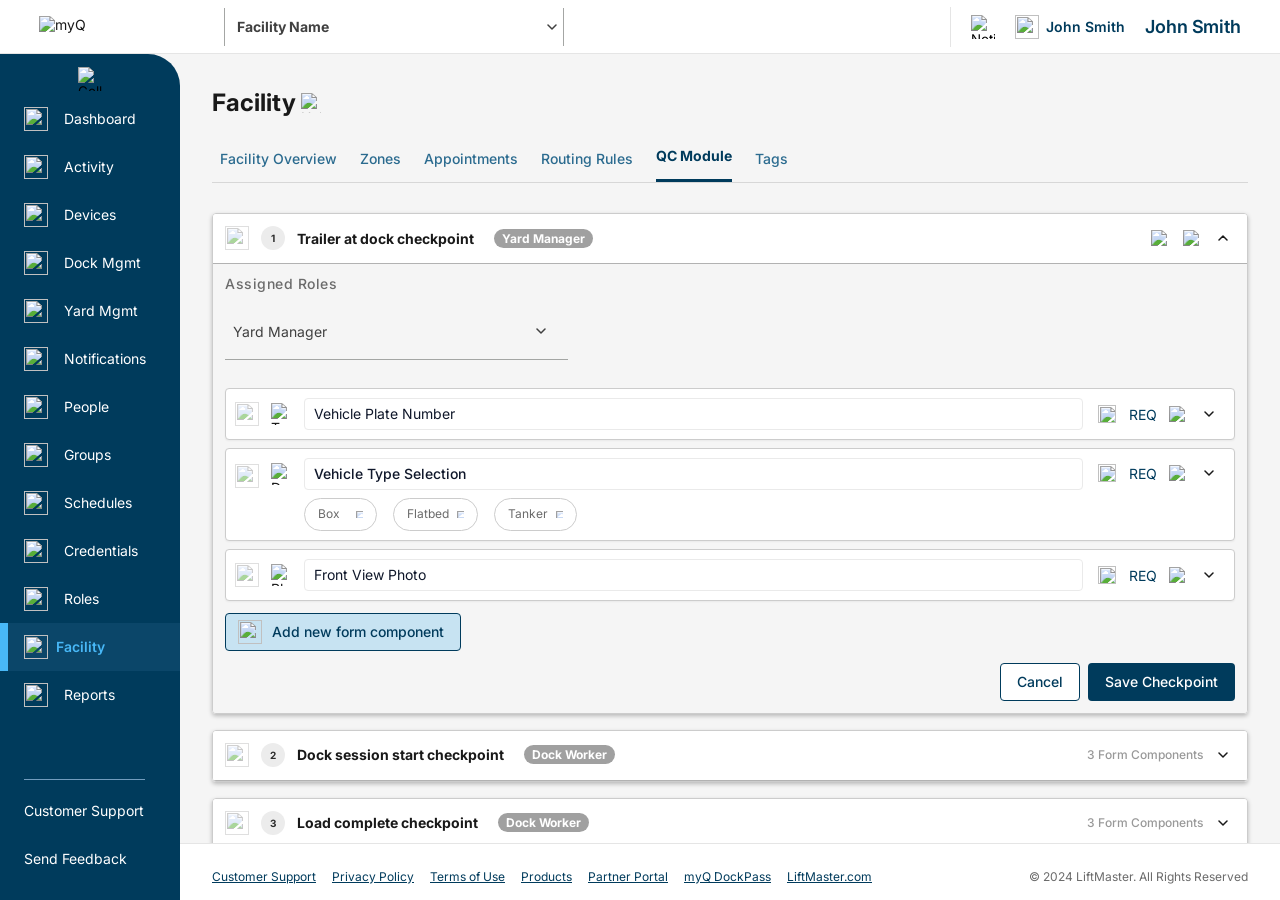
==== index.html @ 883058cd "Add QC Module prototype and component library Implements the Figma design (node 15-3169) as a standa" ====
<!DOCTYPE html>
<html lang="en">
<head>
  <meta charset="UTF-8">
  <meta name="viewport" content="width=device-width, initial-scale=1.0">
  <title>QC Module – Facility Settings</title>
  <link rel="preconnect" href="https://fonts.googleapis.com">
  <link href="https://fonts.googleapis.com/css2?family=Inter:wght@400;500;600;700&display=swap" rel="stylesheet">
  <style>
    /* ─── Reset ─────────────────────────────────────────── */
    *, *::before, *::after { box-sizing: border-box; margin: 0; padding: 0; }
    html, body { height: 100%; }
    body { font-family: 'Inter', sans-serif; font-size: 14px; color: #191919; background: #f5f5f5; overflow: hidden; }
    button { background: none; border: none; cursor: pointer; font-family: inherit; }
    img { display: block; max-width: 100%; max-height: 100%; }
    /* Ensure all icon images stay within their containers */
    .nav-item-icon img,
    .header-logo img,
    .header-bell img,
    .header-user-icon img,
    .drag-handle img,
    .form-comp-drag img,
    .form-comp-type-icon img,
    .req-checkbox img,
    .icon-btn img,
    .plus-icon img,
    .chip-x img,
    .sidebar-collapse-btn img { width: 100%; height: 100%; object-fit: contain; }

    /* ─── App Shell ──────────────────────────────────────── */
    .app { display: flex; flex-direction: column; height: 100vh; }

    /* ─── Top Header ─────────────────────────────────────── */
    .app-header {
      display: flex; align-items: center; justify-content: space-between;
      height: 54px; min-height: 54px; background: #fff;
      padding: 0 39px; z-index: 100;
      border-bottom: 1px solid #e5e5e5;
    }
    .header-left { display: flex; align-items: center; gap: 135px; }
    .header-logo { width: 50px; height: 22px; }
    .header-logo img { width: 100%; height: 100%; }
    .facility-dropdown {
      display: flex; align-items: center; justify-content: space-between;
      width: 340px; height: 38px;
      border-left: 1px solid #a4a6a4; border-right: 1px solid #a4a6a4;
      padding: 5px 6px 5px 12px; background: #fff; cursor: pointer;
    }
    .facility-dropdown span {
      font-weight: 700; font-size: 14px; color: #404040; white-space: nowrap;
    }
    .facility-dropdown .arrow-icon { width: 24px; height: 24px; flex-shrink: 0; }
    .header-right { display: flex; align-items: center; gap: 20px; }
    .header-divider { width: 1px; height: 40px; background: #e5e5e5; }
    .header-bell { width: 24px; height: 24px; flex-shrink: 0; cursor: pointer; }
    .header-user { display: flex; align-items: center; gap: 7px; }
    .header-user-icon { width: 24px; height: 24px; }
    .header-user-name { font-weight: 600; font-size: 14px; color: #003b5c; white-space: nowrap; }
    .header-user-fullname { font-weight: 600; font-size: 18px; color: #003b5c; letter-spacing: -0.1px; white-space: nowrap; }

    /* ─── Body Row (sidebar + main) ──────────────────────── */
    .app-body { display: flex; flex: 1; overflow: hidden; }

    /* ─── Sidebar ────────────────────────────────────────── */
    .sidebar {
      width: 180px; min-width: 180px; background: #003b5c;
      display: flex; flex-direction: column; padding-top: 13px; padding-bottom: 18px;
      border-top-right-radius: 32px; position: relative; z-index: 50;
    }
    .sidebar-collapse-btn {
      display: flex; align-items: center; justify-content: center;
      padding: 0 18px; margin-bottom: 4px; cursor: pointer;
    }
    .sidebar-collapse-btn img { width: 24px; height: 24px; }
    .sidebar-nav { display: flex; flex-direction: column; flex: 1; }
    .nav-item {
      display: flex; align-items: center; gap: 16px;
      height: 48px; padding: 0 24px;
      background: #003b5c; cursor: pointer; position: relative;
      text-decoration: none; transition: background 0.15s;
    }
    .nav-item:hover { background: #004d78; }
    .nav-item.active { background: #0b4669; gap: 8px; padding-right: 6px; }
    .nav-item.active::before {
      content: ''; position: absolute; left: 0; top: 0;
      width: 8px; height: 48px; background: #48b8f7;
    }
    .nav-item-icon { width: 24px; height: 24px; flex-shrink: 0; }
    .nav-item-icon img { width: 100%; height: 100%; }
    .nav-item-label {
      flex: 1; font-size: 14px; color: #fff; font-weight: 400;
      line-height: 12px; white-space: nowrap;
    }
    .nav-item.active .nav-item-label { color: #48b8f7; font-weight: 600; }
    .sidebar-footer {
      display: flex; flex-direction: column; padding: 0 0 0 24px; gap: 0;
      margin-top: 8px;
    }
    .sidebar-footer::before {
      content: ''; display: block; width: 121px; height: 1px;
      background: #729cbd; margin-bottom: 6px;
    }
    .sidebar-footer-item {
      display: flex; align-items: center; height: 48px;
      font-size: 14px; color: #fff; font-weight: 400; cursor: pointer;
    }

    /* ─── Main Content ───────────────────────────────────── */
    .main-content {
      flex: 1; display: flex; flex-direction: column; overflow: hidden;
    }
    .content-scroll {
      flex: 1; overflow-y: auto; padding: 32px 32px 0; display: flex; flex-direction: column;
    }

    /* Page Header */
    .page-header { margin-bottom: 14px; }
    .page-title-row { display: flex; align-items: center; gap: 5px; margin-bottom: 14px; }
    .page-title { font-size: 24px; font-weight: 700; color: #191919; line-height: 33px; }
    .page-title-help { width: 20px; height: 20px; cursor: pointer; flex-shrink: 0; }

    /* Tab Navigation */
    .tab-nav {
      display: flex; align-items: flex-end;
      border-bottom: 1px solid rgba(0,0,0,0.12);
      gap: 7px;
    }
    .tab {
      display: flex; flex-direction: column; align-items: center; overflow: hidden;
      padding: 0 8px; cursor: pointer; position: relative; flex-shrink: 0;
    }
    .tab-label {
      font-size: 14px; font-weight: 500; color: #2b6b8f;
      line-height: 46px; white-space: nowrap;
    }
    .tab.active .tab-label { font-weight: 700; color: #003b5c; }
    .tab-ink-bar { height: 3px; width: 100%; background: #003b5c; }

    /* Section (checkpoint list area) */
    .section { display: flex; flex-direction: column; gap: 16px; margin-top: 16px; padding-bottom: 32px; }

    /* Checkpoint Card */
    .checkpoint-card {
      background: rgba(255,255,255,0.7);
      border: 0.75px solid #ccc;
      border-radius: 4px;
      box-shadow: 0 2px 4px rgba(0,0,0,0.25);
      overflow: hidden;
    }

    /* Checkpoint Row (collapsed header) */
    .checkpoint-row {
      display: flex; align-items: center; justify-content: space-between;
      padding: 12px 12px 13px; background: #fff;
      border-bottom: 1px solid #b2b2b2;
      cursor: pointer;
    }
    .checkpoint-row-left { display: flex; align-items: center; gap: 12px; }
    .drag-handle { width: 24px; height: 24px; flex-shrink: 0; opacity: 0.5; }
    .drag-handle img { width: 100%; height: 100%; }
    .step-badge {
      width: 24px; height: 24px; border-radius: 9999px; background: #ececec;
      display: flex; align-items: center; justify-content: center; flex-shrink: 0;
    }
    .step-badge span { font-size: 10px; font-weight: 700; color: #2b2b2b; line-height: 1; }
    .checkpoint-title { font-size: 14px; font-weight: 700; color: #191919; white-space: nowrap; }
    .role-tag {
      display: inline-flex; align-items: center; justify-content: center;
      height: 19px; padding: 2px 8px; background: #a0a0a0;
      border-radius: 999px; margin-left: 8px;
    }
    .role-tag span { font-size: 12px; font-weight: 700; color: #fff; white-space: nowrap; line-height: 15px; }
    .checkpoint-row-right { display: flex; align-items: center; gap: 8px; }
    .icon-btn { width: 24px; height: 24px; display: flex; align-items: center; justify-content: center; padding: 4px; border-radius: 4px; flex-shrink: 0; }
    .icon-btn img { width: 100%; height: 100%; }
    .icon-btn:hover { background: rgba(0,0,0,0.05); }
    .component-count { font-size: 12px; font-weight: 500; color: #999; white-space: nowrap; }
    .expand-arrow { width: 24px; height: 24px; display: flex; align-items: center; justify-content: center; flex-shrink: 0; }
    .expand-arrow svg { transition: transform 0.2s ease; }
    .expand-arrow.open svg { transform: rotate(180deg); }

    /* Expanded Content */
    .checkpoint-expanded {
      background: #f5f5f5; padding: 12px; display: flex; flex-direction: column; gap: 12px;
    }
    .checkpoint-expanded.hidden { display: none; }

    /* Assigned Roles */
    .assigned-roles { display: flex; flex-direction: column; gap: 12px; padding-bottom: 16px; }
    .assigned-roles-label { font-size: 14px; font-weight: 500; color: #6b6b6b; letter-spacing: 0.5px; line-height: 16px; }
    .roles-dropdown {
      display: flex; align-items: center; justify-content: space-between;
      width: 343px; height: 56px; padding: 8px;
      border-bottom: 1px solid #a4a6a4; cursor: pointer;
    }
    .roles-dropdown-value { font-size: 14px; color: #404040; font-weight: 400; }
    .roles-dropdown-arrow { width: 24px; height: 24px; flex-shrink: 0; }

    /* Form Components Container */
    .form-components { display: flex; flex-direction: column; gap: 8px; }

    /* Form Component Row (text/number input) */
    .form-comp {
      display: flex; align-items: flex-start; gap: 12px;
      background: #fff; border: 1px solid #ccc; border-radius: 4px;
      box-shadow: 0 1px 2px rgba(0,0,0,0.05);
      padding: 9px 13px 9px 9px; min-height: 50px;
    }
    .form-comp-drag { width: 24px; height: 24px; flex-shrink: 0; opacity: 0.5; align-self: center; }
    .form-comp-drag img { width: 100%; height: 100%; }
    .form-comp-type-icon { width: 21px; height: 22px; flex-shrink: 0; align-self: center; }
    .form-comp-type-icon img { width: 100%; height: 100%; }
    .form-comp-input {
      flex: 1; background: #fff; border: 1px solid #eaeaea;
      border-radius: 4px; padding: 5px 9px; align-self: center;
    }
    .form-comp-input p { font-size: 14px; color: #0f172a; line-height: 20px; }
    .form-comp-controls { display: flex; align-items: center; gap: 8px; align-self: center; flex-shrink: 0; }

    /* Checkbox with REQ label */
    .req-check { display: flex; align-items: center; gap: 10px; }
    .req-checkbox { width: 24px; height: 24px; padding: 3px; display: flex; align-items: center; justify-content: center; cursor: pointer; }
    .req-checkbox img { width: 100%; height: 100%; }
    .req-label { font-size: 14px; color: #003b5c; font-weight: 400; line-height: 20px; white-space: nowrap; padding-top: 2px; }

    /* Dropdown form component (with chips) */
    .form-comp-dropdown { align-items: flex-start; }
    .form-comp-dropdown .form-comp-drag { align-self: flex-start; margin-top: 6px; }
    .form-comp-dropdown .form-comp-type-icon { align-self: flex-start; margin-top: 5px; }
    .form-comp-dropdown-body { flex: 1; display: flex; flex-direction: column; gap: 8px; }
    .form-comp-dropdown .form-comp-controls { align-self: flex-start; margin-top: 3px; }
    .chip-input { background: #fff; border: 1px solid #eaeaea; border-radius: 4px; padding: 5px 9px; }
    .chip-input p { font-size: 14px; color: #0f172a; font-weight: 500; line-height: 20px; }
    .chips-row { display: flex; flex-wrap: wrap; gap: 16px; }
    .chip {
      display: flex; align-items: center; gap: 8px;
      padding: 7px 13px; background: #fff; border: 1px solid #ccc;
      border-radius: 999px; cursor: pointer;
    }
    .chip span { font-size: 12px; color: #6b6b6b; font-weight: 400; line-height: 16.5px; min-width: 30px; }
    .chip-x { width: 7px; height: 7px; flex-shrink: 0; }
    .chip-x img { width: 100%; height: 100%; }

    /* Buttons row */
    .action-buttons-row { display: flex; justify-content: flex-end; gap: 8px; }
    .btn {
      display: flex; align-items: center; justify-content: center;
      padding: 6px 16px; border-radius: 4px; cursor: pointer;
      font-size: 14px; font-weight: 500; line-height: 24px;
      letter-spacing: 0.0066px; white-space: nowrap; border: 1px solid transparent;
      font-family: 'Inter', sans-serif;
    }
    .btn-cancel { background: #fff; border-color: #003b5c; color: #003b5c; }
    .btn-cancel:hover { background: #f0f6fa; }
    .btn-save { background: #003b5c; color: #fff; }
    .btn-save:hover { background: #004d78; }
    .btn-add-component {
      display: flex; align-items: center; gap: 10px;
      padding: 6px 16px 6px 12px; border-radius: 4px; cursor: pointer;
      background: #c7e3f2; border: 1px solid #003b5c; font-family: 'Inter', sans-serif;
      font-size: 14px; font-weight: 500; line-height: 24px; color: #003b5c;
      letter-spacing: 0.0066px; white-space: nowrap; position: relative;
    }
    .btn-add-component:hover { background: #b5d8ee; }
    .btn-add-component .plus-icon { width: 24px; height: 24px; flex-shrink: 0; }
    .btn-add-component .plus-icon img { width: 100%; height: 100%; }

    /* Add Form Component Popup */
    .add-comp-popup {
      position: absolute; top: calc(100% + 4px); left: 0;
      background: #fff; border: 1px solid #ddd;
      border-radius: 4px; box-shadow: 0 4px 12px rgba(0,0,0,0.15);
      display: grid; grid-template-columns: 1fr 1fr;
      width: 220px; z-index: 200; overflow: hidden;
    }
    .add-comp-popup.hidden { display: none; }
    .popup-option {
      display: flex; align-items: center; gap: 8px;
      padding: 10px 14px; cursor: pointer; font-size: 13px;
      color: #191919; font-weight: 400; border: 0.5px solid #eee;
    }
    .popup-option:hover { background: #f0f6fa; }
    .popup-option svg { flex-shrink: 0; }

    /* Add new QC Checkpoint button */
    .btn-add-checkpoint {
      display: flex; align-items: center; gap: 3px;
      padding: 6px 16px; border-radius: 4px; cursor: pointer;
      font-family: 'Inter', sans-serif; font-size: 14px; font-weight: 500;
      line-height: 24px; color: #009cde; letter-spacing: 0.0066px;
      border: 1px solid transparent; background: none; width: fit-content;
    }
    .btn-add-checkpoint:hover { background: rgba(0,156,222,0.08); }
    .btn-add-checkpoint .plus-icon { width: 24px; height: 24px; }
    .btn-add-checkpoint .plus-icon img { width: 100%; height: 100%; }

    /* Page Footer */
    .page-footer {
      border-top: 1px solid #e5e5e5; padding: 25px 32px 16px;
      display: flex; align-items: center; justify-content: space-between;
      background: #fff; flex-shrink: 0;
    }
    .footer-links { display: flex; gap: 16px; flex-wrap: wrap; }
    .footer-link { font-size: 12px; color: #003b5c; text-decoration: underline; cursor: pointer; }
    .footer-copyright { font-size: 12px; color: #6b6b6b; white-space: nowrap; }
  </style>
</head>
<body>
<div class="app">

  <!-- ── Top Header ─────────────────────────────────────── -->
  <header class="app-header">
    <div class="header-left">
      <!-- myQ Logo -->
      <div class="header-logo">
        <img src="https://www.figma.com/api/mcp/asset/635f03a4-ab20-4cc8-96ab-d5c4b67375c2" alt="myQ">
      </div>
      <!-- Facility Dropdown -->
      <div class="facility-dropdown">
        <span>Facility Name</span>
        <svg width="10" height="6" viewBox="0 0 10 6" fill="none" xmlns="http://www.w3.org/2000/svg" style="flex-shrink:0">
          <path d="M1 1L5 5L9 1" stroke="#404040" stroke-width="1.5" stroke-linecap="round" stroke-linejoin="round"/>
        </svg>
      </div>
    </div>
    <div class="header-right">
      <div class="header-divider"></div>
      <button class="header-bell">
        <img src="https://www.figma.com/api/mcp/asset/a963ba08-98c8-4c07-89cc-cb834b826bc6" alt="Notifications" width="24" height="24">
      </button>
      <div class="header-user">
        <img class="header-user-icon" src="https://www.figma.com/api/mcp/asset/6d2be703-e86e-47ba-a7dc-45e8f04c67d2" alt="">
        <span class="header-user-name">John Smith</span>
      </div>
      <span class="header-user-fullname">John Smith</span>
    </div>
  </header>

  <!-- ── App Body ───────────────────────────────────────── -->
  <div class="app-body">

    <!-- ── Sidebar ─────────────────────────────────────── -->
    <nav class="sidebar">
      <button class="sidebar-collapse-btn">
        <img src="https://www.figma.com/api/mcp/asset/4c32977a-5597-41b4-abf3-4a964fa3b241" alt="Collapse">
      </button>
      <div class="sidebar-nav">
        <a class="nav-item" href="#">
          <div class="nav-item-icon"><img src="https://www.figma.com/api/mcp/asset/d4085294-ed8e-41ee-8076-e443a3d4a58d" alt=""></div>
          <span class="nav-item-label">Dashboard</span>
        </a>
        <a class="nav-item" href="#">
          <div class="nav-item-icon"><img src="https://www.figma.com/api/mcp/asset/d948c863-8d5b-4594-9229-85d138ae57c3" alt=""></div>
          <span class="nav-item-label">Activity</span>
        </a>
        <a class="nav-item" href="#">
          <div class="nav-item-icon"><img src="https://www.figma.com/api/mcp/asset/58acb9d8-39ef-4440-adf9-8955055730af" alt=""></div>
          <span class="nav-item-label">Devices</span>
        </a>
        <a class="nav-item" href="#">
          <div class="nav-item-icon"><img src="https://www.figma.com/api/mcp/asset/d81444f4-3907-492f-8ac7-820f9765d827" alt=""></div>
          <span class="nav-item-label">Dock Mgmt</span>
        </a>
        <a class="nav-item" href="#">
          <div class="nav-item-icon"><img src="https://www.figma.com/api/mcp/asset/b34881a6-d02b-4e97-b822-b42703236255" alt=""></div>
          <span class="nav-item-label">Yard Mgmt</span>
        </a>
        <a class="nav-item" href="#">
          <div class="nav-item-icon"><img src="https://www.figma.com/api/mcp/asset/de421246-3569-44a9-ad1d-db70bf296d6e" alt=""></div>
          <span class="nav-item-label">Notifications</span>
        </a>
        <a class="nav-item" href="#">
          <div class="nav-item-icon"><img src="https://www.figma.com/api/mcp/asset/91bf6bb1-a9b0-418a-9fca-d644fed52fc7" alt=""></div>
          <span class="nav-item-label">People</span>
        </a>
        <a class="nav-item" href="#">
          <div class="nav-item-icon"><img src="https://www.figma.com/api/mcp/asset/a5575d51-cd55-4c32-8bd6-b42c49e3e75d" alt=""></div>
          <span class="nav-item-label">Groups</span>
        </a>
        <a class="nav-item" href="#">
          <div class="nav-item-icon"><img src="https://www.figma.com/api/mcp/asset/8b7c2ec1-0efc-4610-a607-6256a01021e1" alt=""></div>
          <span class="nav-item-label">Schedules</span>
        </a>
        <a class="nav-item" href="#">
          <div class="nav-item-icon"><img src="https://www.figma.com/api/mcp/asset/53a99227-1588-4b5e-8383-789e8c896e5b" alt=""></div>
          <span class="nav-item-label">Credentials</span>
        </a>
        <a class="nav-item" href="#">
          <div class="nav-item-icon"><img src="https://www.figma.com/api/mcp/asset/7cfc39c8-878e-4e99-bc49-6ae4c5169412" alt=""></div>
          <span class="nav-item-label">Roles</span>
        </a>
        <!-- Facility (active) -->
        <a class="nav-item active" href="#">
          <div class="nav-item-icon"><img src="https://www.figma.com/api/mcp/asset/324fc1c1-52a9-4714-9a01-094a022d1039" alt=""></div>
          <span class="nav-item-label">Facility</span>
        </a>
        <a class="nav-item" href="#">
          <div class="nav-item-icon"><img src="https://www.figma.com/api/mcp/asset/0b12ab0d-fc02-48bf-8edd-433ac04190e8" alt=""></div>
          <span class="nav-item-label">Reports</span>
        </a>
      </div>
      <div class="sidebar-footer">
        <span class="sidebar-footer-item">Customer Support</span>
        <span class="sidebar-footer-item">Send Feedback</span>
      </div>
    </nav>

    <!-- ── Main Content ─────────────────────────────────── -->
    <main class="main-content">
      <div class="content-scroll">

        <!-- Page Title + Tabs -->
        <div class="page-header">
          <div class="page-title-row">
            <span class="page-title">Facility</span>
            <img class="page-title-help"
              src="https://www.figma.com/api/mcp/asset/1140efcb-22eb-4855-9b96-1c7a7b53e8f8"
              alt="Help">
          </div>
          <nav class="tab-nav">
            <div class="tab" onclick="setTab(this)"><span class="tab-label">Facility Overview</span></div>
            <div class="tab" onclick="setTab(this)"><span class="tab-label">Zones</span></div>
            <div class="tab" onclick="setTab(this)"><span class="tab-label">Appointments</span></div>
            <div class="tab" onclick="setTab(this)"><span class="tab-label">Routing Rules</span></div>
            <div class="tab active" onclick="setTab(this)">
              <span class="tab-label">QC Module</span>
              <div class="tab-ink-bar"></div>
            </div>
            <div class="tab" onclick="setTab(this)"><span class="tab-label">Tags</span></div>
          </nav>
        </div>

        <!-- Checkpoint List -->
        <div class="section">

          <!-- ── Checkpoint 1: Expanded ─────────────────── -->
          <div class="checkpoint-card">
            <div class="checkpoint-row" onclick="toggleCheckpoint(this)">
              <div class="checkpoint-row-left">
                <div class="drag-handle"><img src="https://www.figma.com/api/mcp/asset/9d054bab-e3ed-44b7-b049-28d0bd291e64" alt=""></div>
                <div class="step-badge"><span>1</span></div>
                <span class="checkpoint-title">Trailer at dock checkpoint</span>
                <div class="role-tag"><span>Yard Manager</span></div>
              </div>
              <div class="checkpoint-row-right">
                <button class="icon-btn" onclick="event.stopPropagation()">
                  <img src="https://www.figma.com/api/mcp/asset/e72c4694-007c-450a-8ad6-effee2469a9a" alt="Copy">
                </button>
                <button class="icon-btn" onclick="event.stopPropagation()">
                  <img src="https://www.figma.com/api/mcp/asset/9dacaa33-bced-4dfa-9f2a-1dd63c519c8a" alt="Delete">
                </button>
                <div class="expand-arrow open" id="arrow-1">
                  <svg width="10" height="6" viewBox="0 0 10 6" fill="none"><path d="M1 1L5 5L9 1" stroke="#191919" stroke-width="1.5" stroke-linecap="round" stroke-linejoin="round"/></svg>
                </div>
              </div>
            </div>

            <!-- Expanded body -->
            <div class="checkpoint-expanded" id="expanded-1">
              <!-- Assigned Roles -->
              <div class="assigned-roles">
                <span class="assigned-roles-label">Assigned Roles</span>
                <div class="roles-dropdown">
                  <span class="roles-dropdown-value">Yard Manager</span>
                  <div class="roles-dropdown-arrow">
                    <svg width="10" height="6" viewBox="0 0 10 6" fill="none" xmlns="http://www.w3.org/2000/svg"><path d="M1 1L5 5L9 1" stroke="#404040" stroke-width="1.5" stroke-linecap="round" stroke-linejoin="round"/></svg>
                  </div>
                </div>
              </div>

              <!-- Form Components -->
              <div class="form-components">

                <!-- Text Input Component -->
                <div class="form-comp">
                  <div class="form-comp-drag"><img src="https://www.figma.com/api/mcp/asset/9d054bab-e3ed-44b7-b049-28d0bd291e64" alt=""></div>
                  <div class="form-comp-type-icon"><img src="https://www.figma.com/api/mcp/asset/3d756e8f-e3d4-42ba-8311-be02a2127641" alt="Text"></div>
                  <div class="form-comp-input">
                    <p>Vehicle Plate Number</p>
                  </div>
                  <div class="form-comp-controls">
                    <div class="req-check">
                      <div class="req-checkbox"><img src="https://www.figma.com/api/mcp/asset/eab835b1-b42e-4e4e-a581-d6e2aa83b2b9" alt=""></div>
                      <span class="req-label">REQ</span>
                    </div>
                    <button class="icon-btn"><img src="https://www.figma.com/api/mcp/asset/9dacaa33-bced-4dfa-9f2a-1dd63c519c8a" alt="Delete"></button>
                    <div class="expand-arrow">
                      <svg width="10" height="6" viewBox="0 0 10 6" fill="none"><path d="M1 1L5 5L9 1" stroke="#191919" stroke-width="1.5" stroke-linecap="round" stroke-linejoin="round"/></svg>
                    </div>
                  </div>
                </div>

                <!-- Dropdown Component (with chips) -->
                <div class="form-comp form-comp-dropdown">
                  <div class="form-comp-drag"><img src="https://www.figma.com/api/mcp/asset/9d054bab-e3ed-44b7-b049-28d0bd291e64" alt=""></div>
                  <div class="form-comp-type-icon"><img src="https://www.figma.com/api/mcp/asset/ac55bdde-bd2d-41d9-94ef-d72e80323df8" alt="Dropdown"></div>
                  <div class="form-comp-dropdown-body">
                    <div class="chip-input"><p>Vehicle Type Selection</p></div>
                    <div class="chips-row">
                      <div class="chip">
                        <span>Box</span>
                        <div class="chip-x"><img src="https://www.figma.com/api/mcp/asset/c78eeed9-3b4d-43ae-a5c5-4eedeaa2f3d8" alt="×"></div>
                      </div>
                      <div class="chip">
                        <span>Flatbed</span>
                        <div class="chip-x"><img src="https://www.figma.com/api/mcp/asset/c78eeed9-3b4d-43ae-a5c5-4eedeaa2f3d8" alt="×"></div>
                      </div>
                      <div class="chip">
                        <span>Tanker</span>
                        <div class="chip-x"><img src="https://www.figma.com/api/mcp/asset/c78eeed9-3b4d-43ae-a5c5-4eedeaa2f3d8" alt="×"></div>
                      </div>
                    </div>
                  </div>
                  <div class="form-comp-controls">
                    <div class="req-check">
                      <div class="req-checkbox"><img src="https://www.figma.com/api/mcp/asset/eab835b1-b42e-4e4e-a581-d6e2aa83b2b9" alt=""></div>
                      <span class="req-label">REQ</span>
                    </div>
                    <button class="icon-btn"><img src="https://www.figma.com/api/mcp/asset/9dacaa33-bced-4dfa-9f2a-1dd63c519c8a" alt="Delete"></button>
                    <div class="expand-arrow">
                      <svg width="10" height="6" viewBox="0 0 10 6" fill="none"><path d="M1 1L5 5L9 1" stroke="#191919" stroke-width="1.5" stroke-linecap="round" stroke-linejoin="round"/></svg>
                    </div>
                  </div>
                </div>

                <!-- Photo Component -->
                <div class="form-comp">
                  <div class="form-comp-drag"><img src="https://www.figma.com/api/mcp/asset/9d054bab-e3ed-44b7-b049-28d0bd291e64" alt=""></div>
                  <div class="form-comp-type-icon"><img src="https://www.figma.com/api/mcp/asset/6d860047-7ab2-4f44-9fc9-5f361f2e2291" alt="Photo"></div>
                  <div class="form-comp-input">
                    <p>Front View Photo</p>
                  </div>
                  <div class="form-comp-controls">
                    <div class="req-check">
                      <div class="req-checkbox"><img src="https://www.figma.com/api/mcp/asset/eab835b1-b42e-4e4e-a581-d6e2aa83b2b9" alt=""></div>
                      <span class="req-label">REQ</span>
                    </div>
                    <button class="icon-btn"><img src="https://www.figma.com/api/mcp/asset/9dacaa33-bced-4dfa-9f2a-1dd63c519c8a" alt="Delete"></button>
                    <div class="expand-arrow">
                      <svg width="10" height="6" viewBox="0 0 10 6" fill="none"><path d="M1 1L5 5L9 1" stroke="#191919" stroke-width="1.5" stroke-linecap="round" stroke-linejoin="round"/></svg>
                    </div>
                  </div>
                </div>
              </div>

              <!-- Add new form component button + popup -->
              <div style="position: relative; display: inline-block;">
                <button class="btn-add-component" onclick="toggleAddCompPopup(event)">
                  <div class="plus-icon">
                    <img src="https://www.figma.com/api/mcp/asset/12545718-d318-402f-b52f-70b34260d522" alt="">
                  </div>
                  Add new form component
                </button>
                <!-- Popup menu -->
                <div class="add-comp-popup hidden" id="add-comp-popup">
                  <div class="popup-option" onclick="addFormComponent('text')">
                    <svg width="16" height="16" viewBox="0 0 24 24" fill="none" stroke="#003b5c" stroke-width="2"><path d="M4 7V4h16v3"/><path d="M9 20h6"/><path d="M12 4v16"/></svg>
                    Text
                  </div>
                  <div class="popup-option" onclick="addFormComponent('dropdown')">
                    <svg width="16" height="16" viewBox="0 0 24 24" fill="none" stroke="#003b5c" stroke-width="2"><circle cx="12" cy="12" r="10"/><path d="m8 12 4 4 4-4"/></svg>
                    Dropdown
                  </div>
                  <div class="popup-option" onclick="addFormComponent('checklist')">
                    <svg width="16" height="16" viewBox="0 0 24 24" fill="none" stroke="#003b5c" stroke-width="2"><path d="M9 11l3 3L22 4"/><path d="M21 12v7a2 2 0 01-2 2H5a2 2 0 01-2-2V5a2 2 0 012-2h11"/></svg>
                    Checklist
                  </div>
                  <div class="popup-option" onclick="addFormComponent('media')">
                    <svg width="16" height="16" viewBox="0 0 24 24" fill="none" stroke="#003b5c" stroke-width="2"><rect x="3" y="3" width="18" height="18" rx="2"/><circle cx="8.5" cy="8.5" r="1.5"/><path d="M21 15l-5-5L5 21"/></svg>
                    Media
                  </div>
                </div>
              </div>

              <!-- Cancel / Save -->
              <div class="action-buttons-row">
                <button class="btn btn-cancel">Cancel</button>
                <button class="btn btn-save">Save Checkpoint</button>
              </div>
            </div>
          </div>

          <!-- ── Checkpoint 2: Collapsed ─────────────────── -->
          <div class="checkpoint-card">
            <div class="checkpoint-row" onclick="toggleCheckpoint(this)">
              <div class="checkpoint-row-left">
                <div class="drag-handle"><img src="https://www.figma.com/api/mcp/asset/9d054bab-e3ed-44b7-b049-28d0bd291e64" alt=""></div>
                <div class="step-badge"><span>2</span></div>
                <span class="checkpoint-title">Dock session start checkpoint</span>
                <div class="role-tag"><span>Dock Worker</span></div>
              </div>
              <div class="checkpoint-row-right">
                <span class="component-count">3 Form Components</span>
                <div class="expand-arrow" id="arrow-2">
                  <svg width="10" height="6" viewBox="0 0 10 6" fill="none"><path d="M1 1L5 5L9 1" stroke="#191919" stroke-width="1.5" stroke-linecap="round" stroke-linejoin="round"/></svg>
                </div>
              </div>
            </div>
            <div class="checkpoint-expanded hidden" id="expanded-2">
              <div class="assigned-roles">
                <span class="assigned-roles-label">Assigned Roles</span>
                <div class="roles-dropdown">
                  <span class="roles-dropdown-value">Dock Worker</span>
                  <div class="roles-dropdown-arrow">
                    <svg width="10" height="6" viewBox="0 0 10 6" fill="none" xmlns="http://www.w3.org/2000/svg"><path d="M1 1L5 5L9 1" stroke="#404040" stroke-width="1.5" stroke-linecap="round" stroke-linejoin="round"/></svg>
                  </div>
                </div>
              </div>
              <div class="form-components">
                <div class="form-comp">
                  <div class="form-comp-drag"><img src="https://www.figma.com/api/mcp/asset/9d054bab-e3ed-44b7-b049-28d0bd291e64" alt=""></div>
                  <div class="form-comp-type-icon"><img src="https://www.figma.com/api/mcp/asset/3d756e8f-e3d4-42ba-8311-be02a2127641" alt=""></div>
                  <div class="form-comp-input"><p>Dock Number</p></div>
                  <div class="form-comp-controls">
                    <div class="req-check">
                      <div class="req-checkbox"><img src="https://www.figma.com/api/mcp/asset/eab835b1-b42e-4e4e-a581-d6e2aa83b2b9" alt=""></div>
                      <span class="req-label">REQ</span>
                    </div>
                    <button class="icon-btn"><img src="https://www.figma.com/api/mcp/asset/9dacaa33-bced-4dfa-9f2a-1dd63c519c8a" alt="Delete"></button>
                    <div class="expand-arrow"><svg width="10" height="6" viewBox="0 0 10 6" fill="none"><path d="M1 1L5 5L9 1" stroke="#191919" stroke-width="1.5" stroke-linecap="round" stroke-linejoin="round"/></svg></div>
                  </div>
                </div>
              </div>
              <div style="position: relative; display: inline-block;">
                <button class="btn-add-component" onclick="toggleAddCompPopup(event)">
                  <div class="plus-icon"><img src="https://www.figma.com/api/mcp/asset/12545718-d318-402f-b52f-70b34260d522" alt=""></div>
                  Add new form component
                </button>
              </div>
              <div class="action-buttons-row">
                <button class="btn btn-cancel">Cancel</button>
                <button class="btn btn-save">Save Checkpoint</button>
              </div>
            </div>
          </div>

          <!-- ── Checkpoint 3: Collapsed ─────────────────── -->
          <div class="checkpoint-card">
            <div class="checkpoint-row" onclick="toggleCheckpoint(this)">
              <div class="checkpoint-row-left">
                <div class="drag-handle"><img src="https://www.figma.com/api/mcp/asset/9d054bab-e3ed-44b7-b049-28d0bd291e64" alt=""></div>
                <div class="step-badge"><span>3</span></div>
                <span class="checkpoint-title">Load complete checkpoint</span>
                <div class="role-tag"><span>Dock Worker</span></div>
              </div>
              <div class="checkpoint-row-right">
                <span class="component-count">3 Form Components</span>
                <div class="expand-arrow" id="arrow-3">
                  <svg width="10" height="6" viewBox="0 0 10 6" fill="none"><path d="M1 1L5 5L9 1" stroke="#191919" stroke-width="1.5" stroke-linecap="round" stroke-linejoin="round"/></svg>
                </div>
              </div>
            </div>
            <div class="checkpoint-expanded hidden" id="expanded-3">
              <div class="assigned-roles">
                <span class="assigned-roles-label">Assigned Roles</span>
                <div class="roles-dropdown">
                  <span class="roles-dropdown-value">Dock Worker</span>
                  <div class="roles-dropdown-arrow"><img src="https://www.figma.com/api/mcp/asset/23597b74-ad83-415f-8ede-f40f0a5c4b71" alt=""></div>
                </div>
              </div>
              <div class="form-components">
                <div class="form-comp">
                  <div class="form-comp-drag"><img src="https://www.figma.com/api/mcp/asset/9d054bab-e3ed-44b7-b049-28d0bd291e64" alt=""></div>
                  <div class="form-comp-type-icon"><img src="https://www.figma.com/api/mcp/asset/3d756e8f-e3d4-42ba-8311-be02a2127641" alt=""></div>
                  <div class="form-comp-input"><p>Load ID</p></div>
                  <div class="form-comp-controls">
                    <div class="req-check">
                      <div class="req-checkbox"><img src="https://www.figma.com/api/mcp/asset/eab835b1-b42e-4e4e-a581-d6e2aa83b2b9" alt=""></div>
                      <span class="req-label">REQ</span>
                    </div>
                    <button class="icon-btn"><img src="https://www.figma.com/api/mcp/asset/9dacaa33-bced-4dfa-9f2a-1dd63c519c8a" alt="Delete"></button>
                    <div class="expand-arrow"><svg width="10" height="6" viewBox="0 0 10 6" fill="none"><path d="M1 1L5 5L9 1" stroke="#191919" stroke-width="1.5" stroke-linecap="round" stroke-linejoin="round"/></svg></div>
                  </div>
                </div>
              </div>
              <div style="position: relative; display: inline-block;">
                <button class="btn-add-component" onclick="toggleAddCompPopup(event)">
                  <div class="plus-icon"><img src="https://www.figma.com/api/mcp/asset/12545718-d318-402f-b52f-70b34260d522" alt=""></div>
                  Add new form component
                </button>
              </div>
              <div class="action-buttons-row">
                <button class="btn btn-cancel">Cancel</button>
                <button class="btn btn-save">Save Checkpoint</button>
              </div>
            </div>
          </div>

          <!-- ── Checkpoint 4: Collapsed ─────────────────── -->
          <div class="checkpoint-card">
            <div class="checkpoint-row" onclick="toggleCheckpoint(this)">
              <div class="checkpoint-row-left">
                <div class="drag-handle"><img src="https://www.figma.com/api/mcp/asset/9d054bab-e3ed-44b7-b049-28d0bd291e64" alt=""></div>
                <div class="step-badge"><span>4</span></div>
                <span class="checkpoint-title">Pull trailer checkpoint</span>
                <div class="role-tag"><span>Yard Manager</span></div>
              </div>
              <div class="checkpoint-row-right">
                <span class="component-count">3 Form Components</span>
                <div class="expand-arrow" id="arrow-4">
                  <svg width="10" height="6" viewBox="0 0 10 6" fill="none"><path d="M1 1L5 5L9 1" stroke="#191919" stroke-width="1.5" stroke-linecap="round" stroke-linejoin="round"/></svg>
                </div>
              </div>
            </div>
            <div class="checkpoint-expanded hidden" id="expanded-4">
              <div class="assigned-roles">
                <span class="assigned-roles-label">Assigned Roles</span>
                <div class="roles-dropdown">
                  <span class="roles-dropdown-value">Yard Manager</span>
                  <div class="roles-dropdown-arrow"><img src="https://www.figma.com/api/mcp/asset/23597b74-ad83-415f-8ede-f40f0a5c4b71" alt=""></div>
                </div>
              </div>
              <div class="form-components">
                <div class="form-comp">
                  <div class="form-comp-drag"><img src="https://www.figma.com/api/mcp/asset/9d054bab-e3ed-44b7-b049-28d0bd291e64" alt=""></div>
                  <div class="form-comp-type-icon"><img src="https://www.figma.com/api/mcp/asset/3d756e8f-e3d4-42ba-8311-be02a2127641" alt=""></div>
                  <div class="form-comp-input"><p>Trailer ID</p></div>
                  <div class="form-comp-controls">
                    <div class="req-check">
                      <div class="req-checkbox"><img src="https://www.figma.com/api/mcp/asset/eab835b1-b42e-4e4e-a581-d6e2aa83b2b9" alt=""></div>
                      <span class="req-label">REQ</span>
                    </div>
                    <button class="icon-btn"><img src="https://www.figma.com/api/mcp/asset/9dacaa33-bced-4dfa-9f2a-1dd63c519c8a" alt="Delete"></button>
                    <div class="expand-arrow"><svg width="10" height="6" viewBox="0 0 10 6" fill="none"><path d="M1 1L5 5L9 1" stroke="#191919" stroke-width="1.5" stroke-linecap="round" stroke-linejoin="round"/></svg></div>
                  </div>
                </div>
              </div>
              <div style="position: relative; display: inline-block;">
                <button class="btn-add-component" onclick="toggleAddCompPopup(event)">
                  <div class="plus-icon"><img src="https://www.figma.com/api/mcp/asset/12545718-d318-402f-b52f-70b34260d522" alt=""></div>
                  Add new form component
                </button>
              </div>
              <div class="action-buttons-row">
                <button class="btn btn-cancel">Cancel</button>
                <button class="btn btn-save">Save Checkpoint</button>
              </div>
            </div>
          </div>

          <!-- Add new QC Checkpoint -->
          <button class="btn-add-checkpoint" onclick="addCheckpoint()">
            <div class="plus-icon">
              <img src="https://www.figma.com/api/mcp/asset/8f5440d7-f1e8-4fbb-87d5-675be3b74322" alt="">
            </div>
            Add new QC Checkpoint
          </button>

        </div><!-- /section -->
      </div><!-- /content-scroll -->

      <!-- Page Footer -->
      <footer class="page-footer">
        <div class="footer-links">
          <span class="footer-link">Customer Support</span>
          <span class="footer-link">Privacy Policy</span>
          <span class="footer-link">Terms of Use</span>
          <span class="footer-link">Products</span>
          <span class="footer-link">Partner Portal</span>
          <span class="footer-link">myQ DockPass</span>
          <span class="footer-link">LiftMaster.com</span>
        </div>
        <span class="footer-copyright">© 2024 LiftMaster. All Rights Reserved</span>
      </footer>
    </main>
  </div>
</div>

<script>
  /* ── Tab switching ───────────────────────────────────── */
  function setTab(el) {
    document.querySelectorAll('.tab').forEach(t => {
      t.classList.remove('active');
      const bar = t.querySelector('.tab-ink-bar');
      if (bar) bar.remove();
    });
    el.classList.add('active');
    const bar = document.createElement('div');
    bar.className = 'tab-ink-bar';
    el.appendChild(bar);
  }

  /* ── Checkpoint expand/collapse ──────────────────────── */
  let checkpointCounter = 4;

  function toggleCheckpoint(row) {
    const card = row.closest('.checkpoint-card');
    const expanded = card.querySelector('.checkpoint-expanded');
    const arrow = card.querySelector('.expand-arrow');
    if (!expanded) return;

    const isOpen = !expanded.classList.contains('hidden');
    if (isOpen) {
      expanded.classList.add('hidden');
      arrow && arrow.classList.remove('open');
    } else {
      expanded.classList.remove('hidden');
      arrow && arrow.classList.add('open');
    }
  }

  /* ── Add Form Component popup ─────────────────────────── */
  let activePopup = null;

  function toggleAddCompPopup(event) {
    event.stopPropagation();
    const btn = event.currentTarget;
    const popup = btn.nextElementSibling;
    if (!popup || !popup.classList.contains('add-comp-popup')) return;

    if (activePopup && activePopup !== popup) {
      activePopup.classList.add('hidden');
    }
    popup.classList.toggle('hidden');
    activePopup = popup.classList.contains('hidden') ? null : popup;
  }

  function addFormComponent(type) {
    if (activePopup) activePopup.classList.add('hidden');
    activePopup = null;
    // Find the nearest form-components container
    // (simplified: just alert for prototype)
    const labels = { text: 'Text Field', dropdown: 'Dropdown', checklist: 'Checklist', media: 'Media Upload' };
    const container = document.querySelector('#expanded-1 .form-components');
    if (container) {
      const icons = {
        text: 'https://www.figma.com/api/mcp/asset/3d756e8f-e3d4-42ba-8311-be02a2127641',
        dropdown: 'https://www.figma.com/api/mcp/asset/ac55bdde-bd2d-41d9-94ef-d72e80323df8',
        checklist: 'https://www.figma.com/api/mcp/asset/3d756e8f-e3d4-42ba-8311-be02a2127641',
        media: 'https://www.figma.com/api/mcp/asset/6d860047-7ab2-4f44-9fc9-5f361f2e2291',
      };
      const el = document.createElement('div');
      el.className = 'form-comp';
      el.innerHTML = `
        <div class="form-comp-drag"><img src="https://www.figma.com/api/mcp/asset/9d054bab-e3ed-44b7-b049-28d0bd291e64" alt=""></div>
        <div class="form-comp-type-icon"><img src="${icons[type]}" alt="${type}"></div>
        <div class="form-comp-input"><p>${labels[type]}</p></div>
        <div class="form-comp-controls">
          <div class="req-check">
            <div class="req-checkbox"><img src="https://www.figma.com/api/mcp/asset/eab835b1-b42e-4e4e-a581-d6e2aa83b2b9" alt=""></div>
            <span class="req-label">REQ</span>
          </div>
          <button class="icon-btn" onclick="this.closest('.form-comp').remove()">
            <img src="https://www.figma.com/api/mcp/asset/9dacaa33-bced-4dfa-9f2a-1dd63c519c8a" alt="Delete">
          </button>
          <div class="expand-arrow"><svg width="10" height="6" viewBox="0 0 10 6" fill="none"><path d="M1 1L5 5L9 1" stroke="#191919" stroke-width="1.5" stroke-linecap="round" stroke-linejoin="round"/></svg></div>
        </div>
      `;
      container.appendChild(el);
    }
  }

  /* ── Add new QC Checkpoint ────────────────────────────── */
  function addCheckpoint() {
    checkpointCounter++;
    const section = document.querySelector('.section');
    const addBtn = section.querySelector('.btn-add-checkpoint');
    const card = document.createElement('div');
    card.className = 'checkpoint-card';
    card.innerHTML = `
      <div class="checkpoint-row" onclick="toggleCheckpoint(this)">
        <div class="checkpoint-row-left">
          <div class="drag-handle"><img src="https://www.figma.com/api/mcp/asset/9d054bab-e3ed-44b7-b049-28d0bd291e64" alt=""></div>
          <div class="step-badge"><span>${checkpointCounter}</span></div>
          <span class="checkpoint-title">New QC Checkpoint</span>
          <div class="role-tag"><span>Unassigned</span></div>
        </div>
        <div class="checkpoint-row-right">
          <span class="component-count">0 Form Components</span>
          <div class="expand-arrow open">
            <svg width="10" height="6" viewBox="0 0 10 6" fill="none"><path d="M1 1L5 5L9 1" stroke="#191919" stroke-width="1.5" stroke-linecap="round" stroke-linejoin="round"/></svg>
          </div>
        </div>
      </div>
      <div class="checkpoint-expanded" id="expanded-${checkpointCounter}">
        <div class="assigned-roles">
          <span class="assigned-roles-label">Assigned Roles</span>
          <div class="roles-dropdown">
            <span class="roles-dropdown-value">Select role…</span>
            <div class="roles-dropdown-arrow"><img src="https://www.figma.com/api/mcp/asset/23597b74-ad83-415f-8ede-f40f0a5c4b71" alt=""></div>
          </div>
        </div>
        <div class="form-components"></div>
        <div style="position: relative; display: inline-block;">
          <button class="btn-add-component" onclick="toggleAddCompPopup(event)">
            <div class="plus-icon"><img src="https://www.figma.com/api/mcp/asset/12545718-d318-402f-b52f-70b34260d522" alt=""></div>
            Add new form component
          </button>
          <div class="add-comp-popup hidden">
            <div class="popup-option" onclick="addFormComponentTo(this,'text')">
              <svg width="16" height="16" viewBox="0 0 24 24" fill="none" stroke="#003b5c" stroke-width="2"><path d="M4 7V4h16v3"/><path d="M9 20h6"/><path d="M12 4v16"/></svg>
              Text
            </div>
            <div class="popup-option" onclick="addFormComponentTo(this,'dropdown')">
              <svg width="16" height="16" viewBox="0 0 24 24" fill="none" stroke="#003b5c" stroke-width="2"><circle cx="12" cy="12" r="10"/><path d="m8 12 4 4 4-4"/></svg>
              Dropdown
            </div>
            <div class="popup-option" onclick="addFormComponentTo(this,'checklist')">
              <svg width="16" height="16" viewBox="0 0 24 24" fill="none" stroke="#003b5c" stroke-width="2"><path d="M9 11l3 3L22 4"/><path d="M21 12v7a2 2 0 01-2 2H5a2 2 0 01-2-2V5a2 2 0 012-2h11"/></svg>
              Checklist
            </div>
            <div class="popup-option" onclick="addFormComponentTo(this,'media')">
              <svg width="16" height="16" viewBox="0 0 24 24" fill="none" stroke="#003b5c" stroke-width="2"><rect x="3" y="3" width="18" height="18" rx="2"/><circle cx="8.5" cy="8.5" r="1.5"/><path d="M21 15l-5-5L5 21"/></svg>
              Media
            </div>
          </div>
        </div>
        <div class="action-buttons-row">
          <button class="btn btn-cancel" onclick="this.closest('.checkpoint-card').remove()">Cancel</button>
          <button class="btn btn-save">Save Checkpoint</button>
        </div>
      </div>
    `;
    section.insertBefore(card, addBtn);
  }

  function addFormComponentTo(optionEl, type) {
    const popup = optionEl.closest('.add-comp-popup');
    popup && popup.classList.add('hidden');
    const card = optionEl.closest('.checkpoint-card');
    const container = card.querySelector('.form-components');
    const labels = { text: 'Text Field', dropdown: 'Dropdown', checklist: 'Checklist', media: 'Media Upload' };
    const icons = {
      text: 'https://www.figma.com/api/mcp/asset/3d756e8f-e3d4-42ba-8311-be02a2127641',
      dropdown: 'https://www.figma.com/api/mcp/asset/ac55bdde-bd2d-41d9-94ef-d72e80323df8',
      checklist: 'https://www.figma.com/api/mcp/asset/3d756e8f-e3d4-42ba-8311-be02a2127641',
      media: 'https://www.figma.com/api/mcp/asset/6d860047-7ab2-4f44-9fc9-5f361f2e2291',
    };
    const el = document.createElement('div');
    el.className = 'form-comp';
    el.innerHTML = `
      <div class="form-comp-drag"><img src="https://www.figma.com/api/mcp/asset/9d054bab-e3ed-44b7-b049-28d0bd291e64" alt=""></div>
      <div class="form-comp-type-icon"><img src="${icons[type]}" alt="${type}"></div>
      <div class="form-comp-input"><p>${labels[type]}</p></div>
      <div class="form-comp-controls">
        <div class="req-check">
          <div class="req-checkbox"><img src="https://www.figma.com/api/mcp/asset/eab835b1-b42e-4e4e-a581-d6e2aa83b2b9" alt=""></div>
          <span class="req-label">REQ</span>
        </div>
        <button class="icon-btn" onclick="this.closest('.form-comp').remove()">
          <img src="https://www.figma.com/api/mcp/asset/9dacaa33-bced-4dfa-9f2a-1dd63c519c8a" alt="Delete">
        </button>
        <div class="expand-arrow"><svg width="10" height="6" viewBox="0 0 10 6" fill="none"><path d="M1 1L5 5L9 1" stroke="#191919" stroke-width="1.5" stroke-linecap="round" stroke-linejoin="round"/></svg></div>
      </div>
    `;
    container && container.appendChild(el);
  }

  /* ── Close popup on outside click ────────────────────── */
  document.addEventListener('click', () => {
    if (activePopup) {
      activePopup.classList.add('hidden');
      activePopup = null;
    }
  });
</script>
</body>
</html>
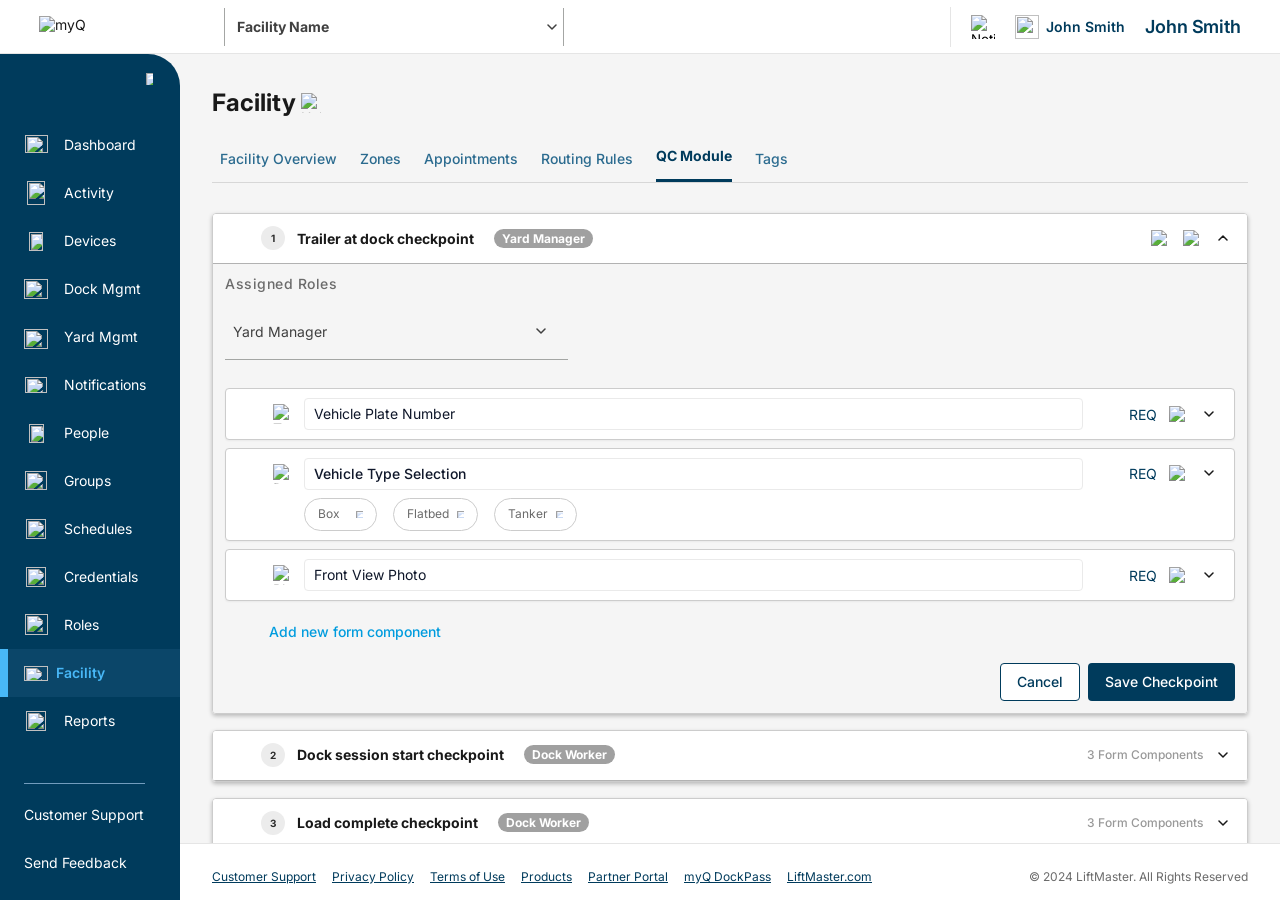
==== commit ffe11228: "Refactor to real shared component library via components.css Extract all shared component styles int" ====
--- a/index.html
+++ b/index.html
@@ -6,303 +6,23 @@
   <title>QC Module – Facility Settings</title>
   <link rel="preconnect" href="https://fonts.googleapis.com">
   <link href="https://fonts.googleapis.com/css2?family=Inter:wght@400;500;600;700&display=swap" rel="stylesheet">
+  <link rel="stylesheet" href="components.css">
   <style>
-    /* ─── Reset ─────────────────────────────────────────── */
-    *, *::before, *::after { box-sizing: border-box; margin: 0; padding: 0; }
+    /* ─── App Shell (page-specific only) ─────────────────── */
     html, body { height: 100%; }
     body { font-family: 'Inter', sans-serif; font-size: 14px; color: #191919; background: #f5f5f5; overflow: hidden; }
-    button { background: none; border: none; cursor: pointer; font-family: inherit; }
-    img { display: block; max-width: 100%; max-height: 100%; }
-    /* Ensure all icon images stay within their containers */
-    .nav-item-icon img,
-    .header-logo img,
-    .header-bell img,
-    .header-user-icon img,
-    .drag-handle img,
-    .form-comp-drag img,
-    .form-comp-type-icon img,
-    .req-checkbox img,
-    .icon-btn img,
-    .plus-icon img,
-    .chip-x img,
-    .sidebar-collapse-btn img { width: 100%; height: 100%; object-fit: contain; }
-
-    /* ─── App Shell ──────────────────────────────────────── */
     .app { display: flex; flex-direction: column; height: 100vh; }
-
-    /* ─── Top Header ─────────────────────────────────────── */
-    .app-header {
-      display: flex; align-items: center; justify-content: space-between;
-      height: 54px; min-height: 54px; background: #fff;
-      padding: 0 39px; z-index: 100;
-      border-bottom: 1px solid #e5e5e5;
-    }
-    .header-left { display: flex; align-items: center; gap: 135px; }
-    .header-logo { width: 50px; height: 22px; }
-    .header-logo img { width: 100%; height: 100%; }
-    .facility-dropdown {
-      display: flex; align-items: center; justify-content: space-between;
-      width: 340px; height: 38px;
-      border-left: 1px solid #a4a6a4; border-right: 1px solid #a4a6a4;
-      padding: 5px 6px 5px 12px; background: #fff; cursor: pointer;
-    }
-    .facility-dropdown span {
-      font-weight: 700; font-size: 14px; color: #404040; white-space: nowrap;
-    }
-    .facility-dropdown .arrow-icon { width: 24px; height: 24px; flex-shrink: 0; }
-    .header-right { display: flex; align-items: center; gap: 20px; }
-    .header-divider { width: 1px; height: 40px; background: #e5e5e5; }
-    .header-bell { width: 24px; height: 24px; flex-shrink: 0; cursor: pointer; }
-    .header-user { display: flex; align-items: center; gap: 7px; }
-    .header-user-icon { width: 24px; height: 24px; }
-    .header-user-name { font-weight: 600; font-size: 14px; color: #003b5c; white-space: nowrap; }
-    .header-user-fullname { font-weight: 600; font-size: 18px; color: #003b5c; letter-spacing: -0.1px; white-space: nowrap; }
-
-    /* ─── Body Row (sidebar + main) ──────────────────────── */
+    .app-header { min-height: 54px; z-index: 100; }
     .app-body { display: flex; flex: 1; overflow: hidden; }
-
-    /* ─── Sidebar ────────────────────────────────────────── */
-    .sidebar {
-      width: 180px; min-width: 180px; background: #003b5c;
-      display: flex; flex-direction: column; padding-top: 13px; padding-bottom: 18px;
-      border-top-right-radius: 32px; position: relative; z-index: 50;
-    }
-    .sidebar-collapse-btn {
-      display: flex; align-items: center; justify-content: center;
-      padding: 0 18px; margin-bottom: 4px; cursor: pointer;
-    }
-    .sidebar-collapse-btn img { width: 24px; height: 24px; }
-    .sidebar-nav { display: flex; flex-direction: column; flex: 1; }
-    .nav-item {
-      display: flex; align-items: center; gap: 16px;
-      height: 48px; padding: 0 24px;
-      background: #003b5c; cursor: pointer; position: relative;
-      text-decoration: none; transition: background 0.15s;
-    }
-    .nav-item:hover { background: #004d78; }
-    .nav-item.active { background: #0b4669; gap: 8px; padding-right: 6px; }
-    .nav-item.active::before {
-      content: ''; position: absolute; left: 0; top: 0;
-      width: 8px; height: 48px; background: #48b8f7;
-    }
-    .nav-item-icon { width: 24px; height: 24px; flex-shrink: 0; }
-    .nav-item-icon img { width: 100%; height: 100%; }
-    .nav-item-label {
-      flex: 1; font-size: 14px; color: #fff; font-weight: 400;
-      line-height: 12px; white-space: nowrap;
-    }
-    .nav-item.active .nav-item-label { color: #48b8f7; font-weight: 600; }
-    .sidebar-footer {
-      display: flex; flex-direction: column; padding: 0 0 0 24px; gap: 0;
-      margin-top: 8px;
-    }
-    .sidebar-footer::before {
-      content: ''; display: block; width: 121px; height: 1px;
-      background: #729cbd; margin-bottom: 6px;
-    }
-    .sidebar-footer-item {
-      display: flex; align-items: center; height: 48px;
-      font-size: 14px; color: #fff; font-weight: 400; cursor: pointer;
-    }
-
-    /* ─── Main Content ───────────────────────────────────── */
-    .main-content {
-      flex: 1; display: flex; flex-direction: column; overflow: hidden;
-    }
-    .content-scroll {
-      flex: 1; overflow-y: auto; padding: 32px 32px 0; display: flex; flex-direction: column;
-    }
-
-    /* Page Header */
+    .sidebar { min-width: 180px; position: relative; z-index: 50; }
+    .main-content { flex: 1; display: flex; flex-direction: column; overflow: hidden; }
+    .content-scroll { flex: 1; overflow-y: auto; padding: 32px 32px 0; display: flex; flex-direction: column; }
     .page-header { margin-bottom: 14px; }
-    .page-title-row { display: flex; align-items: center; gap: 5px; margin-bottom: 14px; }
-    .page-title { font-size: 24px; font-weight: 700; color: #191919; line-height: 33px; }
-    .page-title-help { width: 20px; height: 20px; cursor: pointer; flex-shrink: 0; }
-
-    /* Tab Navigation */
-    .tab-nav {
-      display: flex; align-items: flex-end;
-      border-bottom: 1px solid rgba(0,0,0,0.12);
-      gap: 7px;
-    }
-    .tab {
-      display: flex; flex-direction: column; align-items: center; overflow: hidden;
-      padding: 0 8px; cursor: pointer; position: relative; flex-shrink: 0;
-    }
-    .tab-label {
-      font-size: 14px; font-weight: 500; color: #2b6b8f;
-      line-height: 46px; white-space: nowrap;
-    }
-    .tab.active .tab-label { font-weight: 700; color: #003b5c; }
-    .tab-ink-bar { height: 3px; width: 100%; background: #003b5c; }
-
-    /* Section (checkpoint list area) */
+    .page-title-row { margin-bottom: 14px; }
     .section { display: flex; flex-direction: column; gap: 16px; margin-top: 16px; padding-bottom: 32px; }
-
-    /* Checkpoint Card */
-    .checkpoint-card {
-      background: rgba(255,255,255,0.7);
-      border: 0.75px solid #ccc;
-      border-radius: 4px;
-      box-shadow: 0 2px 4px rgba(0,0,0,0.25);
-      overflow: hidden;
-    }
-
-    /* Checkpoint Row (collapsed header) */
-    .checkpoint-row {
-      display: flex; align-items: center; justify-content: space-between;
-      padding: 12px 12px 13px; background: #fff;
-      border-bottom: 1px solid #b2b2b2;
-      cursor: pointer;
-    }
-    .checkpoint-row-left { display: flex; align-items: center; gap: 12px; }
-    .drag-handle { width: 24px; height: 24px; flex-shrink: 0; opacity: 0.5; }
-    .drag-handle img { width: 100%; height: 100%; }
-    .step-badge {
-      width: 24px; height: 24px; border-radius: 9999px; background: #ececec;
-      display: flex; align-items: center; justify-content: center; flex-shrink: 0;
-    }
-    .step-badge span { font-size: 10px; font-weight: 700; color: #2b2b2b; line-height: 1; }
-    .checkpoint-title { font-size: 14px; font-weight: 700; color: #191919; white-space: nowrap; }
-    .role-tag {
-      display: inline-flex; align-items: center; justify-content: center;
-      height: 19px; padding: 2px 8px; background: #a0a0a0;
-      border-radius: 999px; margin-left: 8px;
-    }
-    .role-tag span { font-size: 12px; font-weight: 700; color: #fff; white-space: nowrap; line-height: 15px; }
-    .checkpoint-row-right { display: flex; align-items: center; gap: 8px; }
-    .icon-btn { width: 24px; height: 24px; display: flex; align-items: center; justify-content: center; padding: 4px; border-radius: 4px; flex-shrink: 0; }
-    .icon-btn img { width: 100%; height: 100%; }
-    .icon-btn:hover { background: rgba(0,0,0,0.05); }
-    .component-count { font-size: 12px; font-weight: 500; color: #999; white-space: nowrap; }
-    .expand-arrow { width: 24px; height: 24px; display: flex; align-items: center; justify-content: center; flex-shrink: 0; }
-    .expand-arrow svg { transition: transform 0.2s ease; }
-    .expand-arrow.open svg { transform: rotate(180deg); }
-
-    /* Expanded Content */
-    .checkpoint-expanded {
-      background: #f5f5f5; padding: 12px; display: flex; flex-direction: column; gap: 12px;
-    }
-    .checkpoint-expanded.hidden { display: none; }
-
-    /* Assigned Roles */
-    .assigned-roles { display: flex; flex-direction: column; gap: 12px; padding-bottom: 16px; }
-    .assigned-roles-label { font-size: 14px; font-weight: 500; color: #6b6b6b; letter-spacing: 0.5px; line-height: 16px; }
-    .roles-dropdown {
-      display: flex; align-items: center; justify-content: space-between;
-      width: 343px; height: 56px; padding: 8px;
-      border-bottom: 1px solid #a4a6a4; cursor: pointer;
-    }
-    .roles-dropdown-value { font-size: 14px; color: #404040; font-weight: 400; }
-    .roles-dropdown-arrow { width: 24px; height: 24px; flex-shrink: 0; }
-
-    /* Form Components Container */
-    .form-components { display: flex; flex-direction: column; gap: 8px; }
-
-    /* Form Component Row (text/number input) */
-    .form-comp {
-      display: flex; align-items: flex-start; gap: 12px;
-      background: #fff; border: 1px solid #ccc; border-radius: 4px;
-      box-shadow: 0 1px 2px rgba(0,0,0,0.05);
-      padding: 9px 13px 9px 9px; min-height: 50px;
-    }
-    .form-comp-drag { width: 24px; height: 24px; flex-shrink: 0; opacity: 0.5; align-self: center; }
-    .form-comp-drag img { width: 100%; height: 100%; }
-    .form-comp-type-icon { width: 21px; height: 22px; flex-shrink: 0; align-self: center; }
-    .form-comp-type-icon img { width: 100%; height: 100%; }
-    .form-comp-input {
-      flex: 1; background: #fff; border: 1px solid #eaeaea;
-      border-radius: 4px; padding: 5px 9px; align-self: center;
-    }
-    .form-comp-input p { font-size: 14px; color: #0f172a; line-height: 20px; }
-    .form-comp-controls { display: flex; align-items: center; gap: 8px; align-self: center; flex-shrink: 0; }
-
-    /* Checkbox with REQ label */
-    .req-check { display: flex; align-items: center; gap: 10px; }
-    .req-checkbox { width: 24px; height: 24px; padding: 3px; display: flex; align-items: center; justify-content: center; cursor: pointer; }
-    .req-checkbox img { width: 100%; height: 100%; }
-    .req-label { font-size: 14px; color: #003b5c; font-weight: 400; line-height: 20px; white-space: nowrap; padding-top: 2px; }
-
-    /* Dropdown form component (with chips) */
-    .form-comp-dropdown { align-items: flex-start; }
-    .form-comp-dropdown .form-comp-drag { align-self: flex-start; margin-top: 6px; }
-    .form-comp-dropdown .form-comp-type-icon { align-self: flex-start; margin-top: 5px; }
-    .form-comp-dropdown-body { flex: 1; display: flex; flex-direction: column; gap: 8px; }
-    .form-comp-dropdown .form-comp-controls { align-self: flex-start; margin-top: 3px; }
-    .chip-input { background: #fff; border: 1px solid #eaeaea; border-radius: 4px; padding: 5px 9px; }
-    .chip-input p { font-size: 14px; color: #0f172a; font-weight: 500; line-height: 20px; }
-    .chips-row { display: flex; flex-wrap: wrap; gap: 16px; }
-    .chip {
-      display: flex; align-items: center; gap: 8px;
-      padding: 7px 13px; background: #fff; border: 1px solid #ccc;
-      border-radius: 999px; cursor: pointer;
-    }
-    .chip span { font-size: 12px; color: #6b6b6b; font-weight: 400; line-height: 16.5px; min-width: 30px; }
-    .chip-x { width: 7px; height: 7px; flex-shrink: 0; }
-    .chip-x img { width: 100%; height: 100%; }
-
-    /* Buttons row */
     .action-buttons-row { display: flex; justify-content: flex-end; gap: 8px; }
-    .btn {
-      display: flex; align-items: center; justify-content: center;
-      padding: 6px 16px; border-radius: 4px; cursor: pointer;
-      font-size: 14px; font-weight: 500; line-height: 24px;
-      letter-spacing: 0.0066px; white-space: nowrap; border: 1px solid transparent;
-      font-family: 'Inter', sans-serif;
-    }
-    .btn-cancel { background: #fff; border-color: #003b5c; color: #003b5c; }
-    .btn-cancel:hover { background: #f0f6fa; }
-    .btn-save { background: #003b5c; color: #fff; }
-    .btn-save:hover { background: #004d78; }
-    .btn-add-component {
-      display: flex; align-items: center; gap: 10px;
-      padding: 6px 16px 6px 12px; border-radius: 4px; cursor: pointer;
-      background: #c7e3f2; border: 1px solid #003b5c; font-family: 'Inter', sans-serif;
-      font-size: 14px; font-weight: 500; line-height: 24px; color: #003b5c;
-      letter-spacing: 0.0066px; white-space: nowrap; position: relative;
-    }
-    .btn-add-component:hover { background: #b5d8ee; }
-    .btn-add-component .plus-icon { width: 24px; height: 24px; flex-shrink: 0; }
-    .btn-add-component .plus-icon img { width: 100%; height: 100%; }
-
-    /* Add Form Component Popup */
-    .add-comp-popup {
-      position: absolute; top: calc(100% + 4px); left: 0;
-      background: #fff; border: 1px solid #ddd;
-      border-radius: 4px; box-shadow: 0 4px 12px rgba(0,0,0,0.15);
-      display: grid; grid-template-columns: 1fr 1fr;
-      width: 220px; z-index: 200; overflow: hidden;
-    }
+    .add-comp-popup { position: absolute; top: calc(100% + 4px); left: 0; z-index: 200; }
     .add-comp-popup.hidden { display: none; }
-    .popup-option {
-      display: flex; align-items: center; gap: 8px;
-      padding: 10px 14px; cursor: pointer; font-size: 13px;
-      color: #191919; font-weight: 400; border: 0.5px solid #eee;
-    }
-    .popup-option:hover { background: #f0f6fa; }
-    .popup-option svg { flex-shrink: 0; }
-
-    /* Add new QC Checkpoint button */
-    .btn-add-checkpoint {
-      display: flex; align-items: center; gap: 3px;
-      padding: 6px 16px; border-radius: 4px; cursor: pointer;
-      font-family: 'Inter', sans-serif; font-size: 14px; font-weight: 500;
-      line-height: 24px; color: #009cde; letter-spacing: 0.0066px;
-      border: 1px solid transparent; background: none; width: fit-content;
-    }
-    .btn-add-checkpoint:hover { background: rgba(0,156,222,0.08); }
-    .btn-add-checkpoint .plus-icon { width: 24px; height: 24px; }
-    .btn-add-checkpoint .plus-icon img { width: 100%; height: 100%; }
-
-    /* Page Footer */
-    .page-footer {
-      border-top: 1px solid #e5e5e5; padding: 25px 32px 16px;
-      display: flex; align-items: center; justify-content: space-between;
-      background: #fff; flex-shrink: 0;
-    }
-    .footer-links { display: flex; gap: 16px; flex-wrap: wrap; }
-    .footer-link { font-size: 12px; color: #003b5c; text-decoration: underline; cursor: pointer; }
-    .footer-copyright { font-size: 12px; color: #6b6b6b; white-space: nowrap; }
   </style>
 </head>
 <body>
@@ -342,62 +62,22 @@
     <!-- ── Sidebar ─────────────────────────────────────── -->
     <nav class="sidebar">
       <button class="sidebar-collapse-btn">
-        <img src="https://www.figma.com/api/mcp/asset/4c32977a-5597-41b4-abf3-4a964fa3b241" alt="Collapse">
+        <div class="nav-item-icon"><div class="icon-inner" style="top:5.94px;right:9.18px;bottom:5.94px;left:7.54px;"><img src="https://www.figma.com/api/mcp/asset/dbe3b0e2-6dc9-48d5-8984-9ad89477c733" alt="Collapse"></div></div>
       </button>
       <div class="sidebar-nav">
-        <a class="nav-item" href="#">
-          <div class="nav-item-icon"><img src="https://www.figma.com/api/mcp/asset/d4085294-ed8e-41ee-8076-e443a3d4a58d" alt=""></div>
-          <span class="nav-item-label">Dashboard</span>
-        </a>
-        <a class="nav-item" href="#">
-          <div class="nav-item-icon"><img src="https://www.figma.com/api/mcp/asset/d948c863-8d5b-4594-9229-85d138ae57c3" alt=""></div>
-          <span class="nav-item-label">Activity</span>
-        </a>
-        <a class="nav-item" href="#">
-          <div class="nav-item-icon"><img src="https://www.figma.com/api/mcp/asset/58acb9d8-39ef-4440-adf9-8955055730af" alt=""></div>
-          <span class="nav-item-label">Devices</span>
-        </a>
-        <a class="nav-item" href="#">
-          <div class="nav-item-icon"><img src="https://www.figma.com/api/mcp/asset/d81444f4-3907-492f-8ac7-820f9765d827" alt=""></div>
-          <span class="nav-item-label">Dock Mgmt</span>
-        </a>
-        <a class="nav-item" href="#">
-          <div class="nav-item-icon"><img src="https://www.figma.com/api/mcp/asset/b34881a6-d02b-4e97-b822-b42703236255" alt=""></div>
-          <span class="nav-item-label">Yard Mgmt</span>
-        </a>
-        <a class="nav-item" href="#">
-          <div class="nav-item-icon"><img src="https://www.figma.com/api/mcp/asset/de421246-3569-44a9-ad1d-db70bf296d6e" alt=""></div>
-          <span class="nav-item-label">Notifications</span>
-        </a>
-        <a class="nav-item" href="#">
-          <div class="nav-item-icon"><img src="https://www.figma.com/api/mcp/asset/91bf6bb1-a9b0-418a-9fca-d644fed52fc7" alt=""></div>
-          <span class="nav-item-label">People</span>
-        </a>
-        <a class="nav-item" href="#">
-          <div class="nav-item-icon"><img src="https://www.figma.com/api/mcp/asset/a5575d51-cd55-4c32-8bd6-b42c49e3e75d" alt=""></div>
-          <span class="nav-item-label">Groups</span>
-        </a>
-        <a class="nav-item" href="#">
-          <div class="nav-item-icon"><img src="https://www.figma.com/api/mcp/asset/8b7c2ec1-0efc-4610-a607-6256a01021e1" alt=""></div>
-          <span class="nav-item-label">Schedules</span>
-        </a>
-        <a class="nav-item" href="#">
-          <div class="nav-item-icon"><img src="https://www.figma.com/api/mcp/asset/53a99227-1588-4b5e-8383-789e8c896e5b" alt=""></div>
-          <span class="nav-item-label">Credentials</span>
-        </a>
-        <a class="nav-item" href="#">
-          <div class="nav-item-icon"><img src="https://www.figma.com/api/mcp/asset/7cfc39c8-878e-4e99-bc49-6ae4c5169412" alt=""></div>
-          <span class="nav-item-label">Roles</span>
-        </a>
-        <!-- Facility (active) -->
-        <a class="nav-item active" href="#">
-          <div class="nav-item-icon"><img src="https://www.figma.com/api/mcp/asset/324fc1c1-52a9-4714-9a01-094a022d1039" alt=""></div>
-          <span class="nav-item-label">Facility</span>
-        </a>
-        <a class="nav-item" href="#">
-          <div class="nav-item-icon"><img src="https://www.figma.com/api/mcp/asset/0b12ab0d-fc02-48bf-8edd-433ac04190e8" alt=""></div>
-          <span class="nav-item-label">Reports</span>
-        </a>
+        <a class="nav-item" href="#"><div class="nav-item-icon"><div class="icon-inner" style="top:2px;right:0.5px;bottom:4px;left:0.5px;"><img src="https://www.figma.com/api/mcp/asset/cd0c973d-95cd-4895-b1c4-5a4d9ba05d9d" alt=""></div></div><span class="nav-item-label">Dashboard</span></a>
+        <a class="nav-item" href="#"><div class="nav-item-icon"><div class="icon-inner" style="top:0;right:3px;bottom:0;left:3px;"><img src="https://www.figma.com/api/mcp/asset/99adb68b-bdde-48b1-8e95-889cbe530794" alt=""></div></div><span class="nav-item-label">Activity</span></a>
+        <a class="nav-item" href="#"><div class="nav-item-icon"><div class="icon-inner" style="top:2.5px;right:4.6px;bottom:2.5px;left:4.6px;"><img src="https://www.figma.com/api/mcp/asset/1bf9767a-b4c4-41e2-a2fd-38193402b525" alt=""></div></div><span class="nav-item-label">Devices</span></a>
+        <a class="nav-item" href="#"><div class="nav-item-icon"><div class="icon-inner" style="top:2px;right:0;bottom:2px;left:0;overflow:hidden;"><img src="https://www.figma.com/api/mcp/asset/4e4b00d8-7ab5-43f5-b820-b8296456493f" alt=""></div></div><span class="nav-item-label">Dock Mgmt</span></a>
+        <a class="nav-item" href="#"><div class="nav-item-icon"><div class="icon-inner" style="top:4px;right:0;bottom:0;left:0;"><img src="https://www.figma.com/api/mcp/asset/d3865379-76f0-484f-91b2-6f10963dc253" alt=""></div></div><span class="nav-item-label">Yard Mgmt</span></a>
+        <a class="nav-item" href="#"><div class="nav-item-icon"><div class="icon-inner" style="top:4px;right:1px;bottom:4px;left:1px;"><img src="https://www.figma.com/api/mcp/asset/b5713fc5-a7db-4030-b07e-276883c6b230" alt=""></div></div><span class="nav-item-label">Notifications</span></a>
+        <a class="nav-item" href="#"><div class="nav-item-icon"><div class="icon-inner" style="top:2.5px;right:4.5px;bottom:2.5px;left:4.5px;"><img src="https://www.figma.com/api/mcp/asset/add388d2-18e2-4b35-8153-f2edba72c205" alt=""></div></div><span class="nav-item-label">People</span></a>
+        <a class="nav-item" href="#"><div class="nav-item-icon"><div class="icon-inner" style="top:2px;right:0.6px;bottom:3px;left:0.9px;"><img src="https://www.figma.com/api/mcp/asset/fc5c2bc6-5852-40b9-ba38-82dd61022278" alt=""></div></div><span class="nav-item-label">Groups</span></a>
+        <a class="nav-item" href="#"><div class="nav-item-icon"><div class="icon-inner" style="top:1.7px;right:1.6px;bottom:2px;left:1.6px;"><img src="https://www.figma.com/api/mcp/asset/839e96bf-e284-480c-9650-bf4e5a811584" alt=""></div></div><span class="nav-item-label">Schedules</span></a>
+        <a class="nav-item" href="#"><div class="nav-item-icon"><div class="icon-inner" style="top:2px;right:2px;bottom:2px;left:2px;"><img src="https://www.figma.com/api/mcp/asset/47f402de-1573-4490-981f-8b67ce7be6f9" alt=""></div></div><span class="nav-item-label">Credentials</span></a>
+        <a class="nav-item" href="#"><div class="nav-item-icon"><div class="icon-inner" style="top:1px;right:0;bottom:2px;left:1px;"><img src="https://www.figma.com/api/mcp/asset/e23ed34b-1955-4171-8908-9bd39b2e11e9" alt=""></div></div><span class="nav-item-label">Roles</span></a>
+        <a class="nav-item active" href="#"><div class="nav-item-icon"><div class="icon-inner" style="top:5px;right:0;bottom:4px;left:0;"><img src="https://www.figma.com/api/mcp/asset/15ab4dcf-1aa6-4ecc-9cd9-5c6a2d5a5a04" alt=""></div></div><span class="nav-item-label">Facility</span></a>
+        <a class="nav-item" href="#"><div class="nav-item-icon"><div class="icon-inner" style="top:2px;right:2px;bottom:2px;left:2px;"><img src="https://www.figma.com/api/mcp/asset/d42d2919-421c-4591-b0e8-95d397cb2f6d" alt=""></div></div><span class="nav-item-label">Reports</span></a>
       </div>
       <div class="sidebar-footer">
         <span class="sidebar-footer-item">Customer Support</span>
@@ -545,7 +225,7 @@
 
               <!-- Add new form component button + popup -->
               <div style="position: relative; display: inline-block;">
-                <button class="btn-add-component" onclick="toggleAddCompPopup(event)">
+                <button class="btn-add" onclick="toggleAddCompPopup(event)">
                   <div class="plus-icon">
                     <img src="https://www.figma.com/api/mcp/asset/12545718-d318-402f-b52f-70b34260d522" alt="">
                   </div>
@@ -622,7 +302,7 @@
                 </div>
               </div>
               <div style="position: relative; display: inline-block;">
-                <button class="btn-add-component" onclick="toggleAddCompPopup(event)">
+                <button class="btn-add" onclick="toggleAddCompPopup(event)">
                   <div class="plus-icon"><img src="https://www.figma.com/api/mcp/asset/12545718-d318-402f-b52f-70b34260d522" alt=""></div>
                   Add new form component
                 </button>
@@ -674,7 +354,7 @@
                 </div>
               </div>
               <div style="position: relative; display: inline-block;">
-                <button class="btn-add-component" onclick="toggleAddCompPopup(event)">
+                <button class="btn-add" onclick="toggleAddCompPopup(event)">
                   <div class="plus-icon"><img src="https://www.figma.com/api/mcp/asset/12545718-d318-402f-b52f-70b34260d522" alt=""></div>
                   Add new form component
                 </button>
@@ -726,7 +406,7 @@
                 </div>
               </div>
               <div style="position: relative; display: inline-block;">
-                <button class="btn-add-component" onclick="toggleAddCompPopup(event)">
+                <button class="btn-add" onclick="toggleAddCompPopup(event)">
                   <div class="plus-icon"><img src="https://www.figma.com/api/mcp/asset/12545718-d318-402f-b52f-70b34260d522" alt=""></div>
                   Add new form component
                 </button>
@@ -739,7 +419,7 @@
           </div>
 
           <!-- Add new QC Checkpoint -->
-          <button class="btn-add-checkpoint" onclick="addCheckpoint()">
+          <button class="btn-add" onclick="addCheckpoint()">
             <div class="plus-icon">
               <img src="https://www.figma.com/api/mcp/asset/8f5440d7-f1e8-4fbb-87d5-675be3b74322" alt="">
             </div>
@@ -854,7 +534,7 @@
   function addCheckpoint() {
     checkpointCounter++;
     const section = document.querySelector('.section');
-    const addBtn = section.querySelector('.btn-add-checkpoint');
+    const addBtn = section.querySelector('.btn-add');
     const card = document.createElement('div');
     card.className = 'checkpoint-card';
     card.innerHTML = `
@@ -882,7 +562,7 @@
         </div>
         <div class="form-components"></div>
         <div style="position: relative; display: inline-block;">
-          <button class="btn-add-component" onclick="toggleAddCompPopup(event)">
+          <button class="btn-add" onclick="toggleAddCompPopup(event)">
             <div class="plus-icon"><img src="https://www.figma.com/api/mcp/asset/12545718-d318-402f-b52f-70b34260d522" alt=""></div>
             Add new form component
           </button>
--- a/components.css
+++ b/components.css
@@ -0,0 +1,249 @@
+/* ════════════════════════════════════════════════════════════
+   components.css — Shared component styles for QC Module
+   Imported by: index.html (app) and components.html (library)
+════════════════════════════════════════════════════════════ */
+
+/* ─── Base Reset ─────────────────────────────────────────── */
+*, *::before, *::after { box-sizing: border-box; margin: 0; padding: 0; }
+button { background: none; border: none; cursor: pointer; font-family: inherit; }
+img { display: block; }
+
+/* ─── App Header ─────────────────────────────────────────── */
+.app-header {
+  display: flex; align-items: center; justify-content: space-between;
+  height: 54px; background: #fff; padding: 0 39px;
+  border-bottom: 1px solid #e5e5e5;
+}
+.header-left { display: flex; align-items: center; gap: 135px; }
+.header-logo { width: 50px; height: 22px; }
+.header-logo img { width: 100%; height: 100%; object-fit: contain; }
+.facility-dropdown {
+  display: flex; align-items: center; justify-content: space-between;
+  width: 340px; height: 38px;
+  border-left: 1px solid #a4a6a4; border-right: 1px solid #a4a6a4;
+  padding: 5px 6px 5px 12px; background: #fff; cursor: pointer;
+}
+.facility-dropdown span { font-weight: 700; font-size: 14px; color: #404040; white-space: nowrap; }
+.facility-dropdown .arrow-icon { width: 24px; height: 24px; flex-shrink: 0; }
+.header-right { display: flex; align-items: center; gap: 20px; }
+.header-divider { width: 1px; height: 40px; background: #e5e5e5; }
+.header-bell { width: 24px; height: 24px; flex-shrink: 0; cursor: pointer; }
+.header-user { display: flex; align-items: center; gap: 7px; }
+.header-user-icon { width: 24px; height: 24px; object-fit: contain; }
+.header-user-name { font-weight: 600; font-size: 14px; color: #003b5c; white-space: nowrap; }
+.header-user-fullname { font-weight: 600; font-size: 18px; color: #003b5c; letter-spacing: -0.1px; white-space: nowrap; }
+
+/* ─── Sidebar ────────────────────────────────────────────── */
+.sidebar, .sidebar-demo {
+  background: #003b5c; width: 180px;
+  display: flex; flex-direction: column;
+  align-items: flex-end; gap: 30px;
+  padding: 13px 0 18px;
+  border-top-right-radius: 32px;
+}
+.sidebar-collapse-btn {
+  display: flex; align-items: center; justify-content: center;
+  padding: 0 18px; cursor: pointer;
+}
+.sidebar-nav { display: flex; flex-direction: column; align-self: stretch; flex: 1; }
+.sidebar-footer {
+  display: flex; flex-direction: column; padding: 0 0 0 24px;
+  margin-top: 8px; align-self: stretch;
+}
+.sidebar-footer::before {
+  content: ''; display: block; width: 121px; height: 1px;
+  background: #729cbd; margin-bottom: 6px;
+}
+.sidebar-footer-item {
+  display: flex; align-items: center; height: 48px;
+  font-size: 14px; color: #fff; font-weight: 400; cursor: pointer;
+}
+
+/* ─── Nav Item ───────────────────────────────────────────── */
+.nav-item {
+  display: flex; align-items: center; gap: 16px;
+  height: 48px; padding: 0 24px; width: 180px;
+  background: #003b5c; cursor: pointer; position: relative;
+  text-decoration: none; transition: background 0.15s;
+}
+.nav-item:hover { background: #004d78; }
+.nav-item.active { background: #0b4669; gap: 8px; padding-right: 6px; }
+.nav-item.active::before {
+  content: ''; position: absolute; left: 0; top: 0;
+  width: 8px; height: 48px; background: #48b8f7;
+}
+.nav-item-icon { position: relative; width: 24px; height: 24px; flex-shrink: 0; }
+.icon-inner { position: absolute; display: block; }
+.icon-inner img { position: absolute; width: 100%; height: 100%; display: block; }
+.nav-item-label { flex: 1; font-size: 14px; color: #fff; font-weight: 400; line-height: 12px; white-space: nowrap; }
+.nav-item.active .nav-item-label { color: #48b8f7; font-weight: 600; }
+
+/* ─── Tab Navigation ─────────────────────────────────────── */
+.tab-nav, .tab-nav-demo {
+  display: flex; align-items: flex-end; gap: 7px;
+  border-bottom: 1px solid rgba(0,0,0,0.12);
+}
+.tab {
+  display: flex; flex-direction: column; align-items: center; overflow: hidden;
+  padding: 0 8px; cursor: pointer; position: relative; flex-shrink: 0;
+}
+.tab-label { font-size: 14px; font-weight: 500; color: #2b6b8f; line-height: 46px; white-space: nowrap; }
+.tab.active .tab-label { font-weight: 700; color: #003b5c; }
+.tab-ink-bar { height: 3px; width: 100%; background: #003b5c; }
+
+/* ─── Page Title ─────────────────────────────────────────── */
+.page-title-row { display: flex; align-items: center; gap: 5px; }
+.page-title { font-size: 24px; font-weight: 700; color: #191919; line-height: 33px; }
+.page-title-help { width: 20px; height: 20px; cursor: pointer; flex-shrink: 0; object-fit: contain; }
+
+/* ─── Checkpoint Card ────────────────────────────────────── */
+.checkpoint-card {
+  background: rgba(255,255,255,0.7);
+  border: 0.75px solid #ccc; border-radius: 4px;
+  box-shadow: 0 2px 4px rgba(0,0,0,0.25); overflow: hidden;
+}
+.checkpoint-row {
+  display: flex; align-items: center; justify-content: space-between;
+  padding: 12px 12px 13px; background: #fff;
+  border-bottom: 1px solid #b2b2b2; cursor: pointer;
+}
+.checkpoint-row-left { display: flex; align-items: center; gap: 12px; }
+.drag-handle {
+  width: 24px; height: 24px; flex-shrink: 0; opacity: 0.5;
+  display: flex; align-items: center; justify-content: center;
+}
+.drag-handle img { width: auto; height: auto; max-width: 10px; max-height: 16px; object-fit: contain; }
+.step-badge {
+  width: 24px; height: 24px; border-radius: 9999px; background: #ececec;
+  display: flex; align-items: center; justify-content: center; flex-shrink: 0;
+}
+.step-badge span { font-size: 10px; font-weight: 700; color: #2b2b2b; line-height: 1; }
+.checkpoint-title { font-size: 14px; font-weight: 700; color: #191919; white-space: nowrap; }
+.role-tag {
+  display: inline-flex; align-items: center; justify-content: center;
+  height: 19px; padding: 2px 8px; background: #a0a0a0;
+  border-radius: 999px; margin-left: 8px;
+}
+.role-tag span { font-size: 12px; font-weight: 700; color: #fff; white-space: nowrap; line-height: 15px; }
+.checkpoint-row-right { display: flex; align-items: center; gap: 8px; }
+.icon-btn {
+  width: 24px; height: 24px; display: flex; align-items: center;
+  justify-content: center; padding: 4px; border-radius: 4px; flex-shrink: 0;
+}
+.icon-btn img { width: auto; height: auto; max-width: 16px; max-height: 16px; object-fit: contain; }
+.icon-btn:hover { background: rgba(0,0,0,0.05); }
+.component-count { font-size: 12px; font-weight: 500; color: #999; white-space: nowrap; }
+.expand-arrow { width: 24px; height: 24px; display: flex; align-items: center; justify-content: center; flex-shrink: 0; }
+.expand-arrow svg { transition: transform 0.2s ease; }
+.expand-arrow.open svg { transform: rotate(180deg); }
+
+/* ─── Checkpoint Expanded Body ───────────────────────────── */
+.checkpoint-expanded { background: #f5f5f5; padding: 12px; display: flex; flex-direction: column; gap: 12px; }
+.checkpoint-expanded.hidden { display: none; }
+
+/* ─── Assigned Roles ─────────────────────────────────────── */
+.assigned-roles { display: flex; flex-direction: column; gap: 12px; padding-bottom: 16px; }
+.assigned-roles-label { font-size: 14px; font-weight: 500; color: #6b6b6b; letter-spacing: 0.5px; line-height: 16px; }
+.roles-dropdown {
+  display: flex; align-items: center; justify-content: space-between;
+  width: 343px; height: 56px; padding: 8px;
+  border-bottom: 1px solid #a4a6a4; cursor: pointer;
+}
+.roles-dropdown-value { font-size: 14px; color: #404040; font-weight: 400; }
+.roles-dropdown-arrow { width: 24px; height: 24px; flex-shrink: 0; }
+
+/* ─── Form Components ────────────────────────────────────── */
+.form-components { display: flex; flex-direction: column; gap: 8px; }
+.form-comp {
+  display: flex; align-items: flex-start; gap: 12px;
+  background: #fff; border: 1px solid #ccc; border-radius: 4px;
+  box-shadow: 0 1px 2px rgba(0,0,0,0.05);
+  padding: 9px 13px 9px 9px; min-height: 50px;
+}
+.form-comp-drag {
+  width: 24px; height: 24px; flex-shrink: 0; opacity: 0.5;
+  align-self: center; display: flex; align-items: center; justify-content: center;
+}
+.form-comp-drag img { width: auto; height: auto; max-width: 10px; max-height: 16px; object-fit: contain; }
+.form-comp-type-icon {
+  width: 21px; height: 22px; flex-shrink: 0;
+  align-self: center; display: flex; align-items: center; justify-content: center;
+}
+.form-comp-type-icon img { width: auto; height: auto; max-width: 18px; max-height: 20px; object-fit: contain; }
+.form-comp-input {
+  flex: 1; background: #fff; border: 1px solid #eaeaea;
+  border-radius: 4px; padding: 5px 9px; align-self: center;
+}
+.form-comp-input p { font-size: 14px; color: #0f172a; line-height: 20px; }
+.form-comp-controls { display: flex; align-items: center; gap: 8px; align-self: center; flex-shrink: 0; }
+.req-check { display: flex; align-items: center; gap: 10px; }
+.req-checkbox {
+  width: 24px; height: 24px; padding: 3px;
+  display: flex; align-items: center; justify-content: center; cursor: pointer;
+}
+.req-checkbox img { width: auto; height: auto; max-width: 18px; max-height: 18px; object-fit: contain; }
+.req-label { font-size: 14px; color: #003b5c; font-weight: 400; line-height: 20px; white-space: nowrap; padding-top: 2px; }
+.form-comp-dropdown { align-items: flex-start; }
+.form-comp-dropdown .form-comp-drag { align-self: flex-start; margin-top: 6px; }
+.form-comp-dropdown .form-comp-type-icon { align-self: flex-start; margin-top: 5px; }
+.form-comp-dropdown-body { flex: 1; display: flex; flex-direction: column; gap: 8px; }
+.form-comp-dropdown .form-comp-controls { align-self: flex-start; margin-top: 3px; }
+.chip-input { background: #fff; border: 1px solid #eaeaea; border-radius: 4px; padding: 5px 9px; }
+.chip-input p { font-size: 14px; color: #0f172a; font-weight: 500; line-height: 20px; }
+.chips-row { display: flex; flex-wrap: wrap; gap: 16px; }
+.chip {
+  display: flex; align-items: center; gap: 8px;
+  padding: 7px 13px; background: #fff; border: 1px solid #ccc;
+  border-radius: 999px; cursor: pointer;
+}
+.chip span { font-size: 12px; color: #6b6b6b; font-weight: 400; line-height: 16.5px; min-width: 30px; }
+.chip-x { width: 7px; height: 7px; flex-shrink: 0; }
+.chip-x img { width: 100%; height: 100%; object-fit: contain; }
+
+/* ─── Buttons ────────────────────────────────────────────── */
+.btn {
+  display: inline-flex; align-items: center; justify-content: center;
+  padding: 6px 16px; border-radius: 4px; cursor: pointer;
+  font-size: 14px; font-weight: 500; line-height: 24px;
+  letter-spacing: 0.0066px; white-space: nowrap; border: 1px solid transparent;
+  font-family: 'Inter', sans-serif;
+}
+.btn-primary, .btn-save { background: #003b5c; color: #fff; }
+.btn-primary:hover, .btn-save:hover { background: #004d78; }
+.btn-secondary, .btn-cancel { background: #fff; color: #003b5c; border-color: #003b5c; }
+.btn-secondary:hover, .btn-cancel:hover { background: #f0f6fa; }
+/* Unified frameless add button — used for both add-component and add-checkpoint */
+.btn-add {
+  display: inline-flex; align-items: center; gap: 3px;
+  padding: 6px 16px; border-radius: 4px; border: 1px solid transparent;
+  font-size: 14px; font-weight: 500; line-height: 24px; color: #009cde;
+  font-family: 'Inter', sans-serif; cursor: pointer; background: none;
+}
+.btn-add:hover { background: rgba(0,156,222,0.08); }
+.btn-add .plus-icon { width: 24px; height: 24px; display: flex; align-items: center; justify-content: center; }
+.btn-add .plus-icon img { width: auto; height: auto; max-width: 14px; max-height: 14px; object-fit: contain; }
+
+/* ─── Add Component Popup ────────────────────────────────── */
+.add-comp-popup {
+  background: #fff; border: 1px solid #ddd;
+  border-radius: 4px; box-shadow: 0 4px 12px rgba(0,0,0,0.15);
+  display: grid; grid-template-columns: 1fr 1fr;
+  width: 220px; overflow: hidden;
+}
+.popup-option {
+  display: flex; align-items: center; gap: 8px;
+  padding: 10px 14px; cursor: pointer; font-size: 13px;
+  color: #191919; font-weight: 400; border: 0.5px solid #eee;
+}
+.popup-option:hover { background: #f0f6fa; }
+.popup-option svg { flex-shrink: 0; }
+
+/* ─── Page Footer ────────────────────────────────────────── */
+.page-footer {
+  border-top: 1px solid #e5e5e5; padding: 25px 32px 16px;
+  display: flex; align-items: center; justify-content: space-between;
+  background: #fff; flex-shrink: 0;
+}
+.footer-links { display: flex; gap: 16px; flex-wrap: wrap; }
+.footer-link { font-size: 12px; color: #003b5c; text-decoration: underline; cursor: pointer; }
+.footer-copyright { font-size: 12px; color: #6b6b6b; white-space: nowrap; }
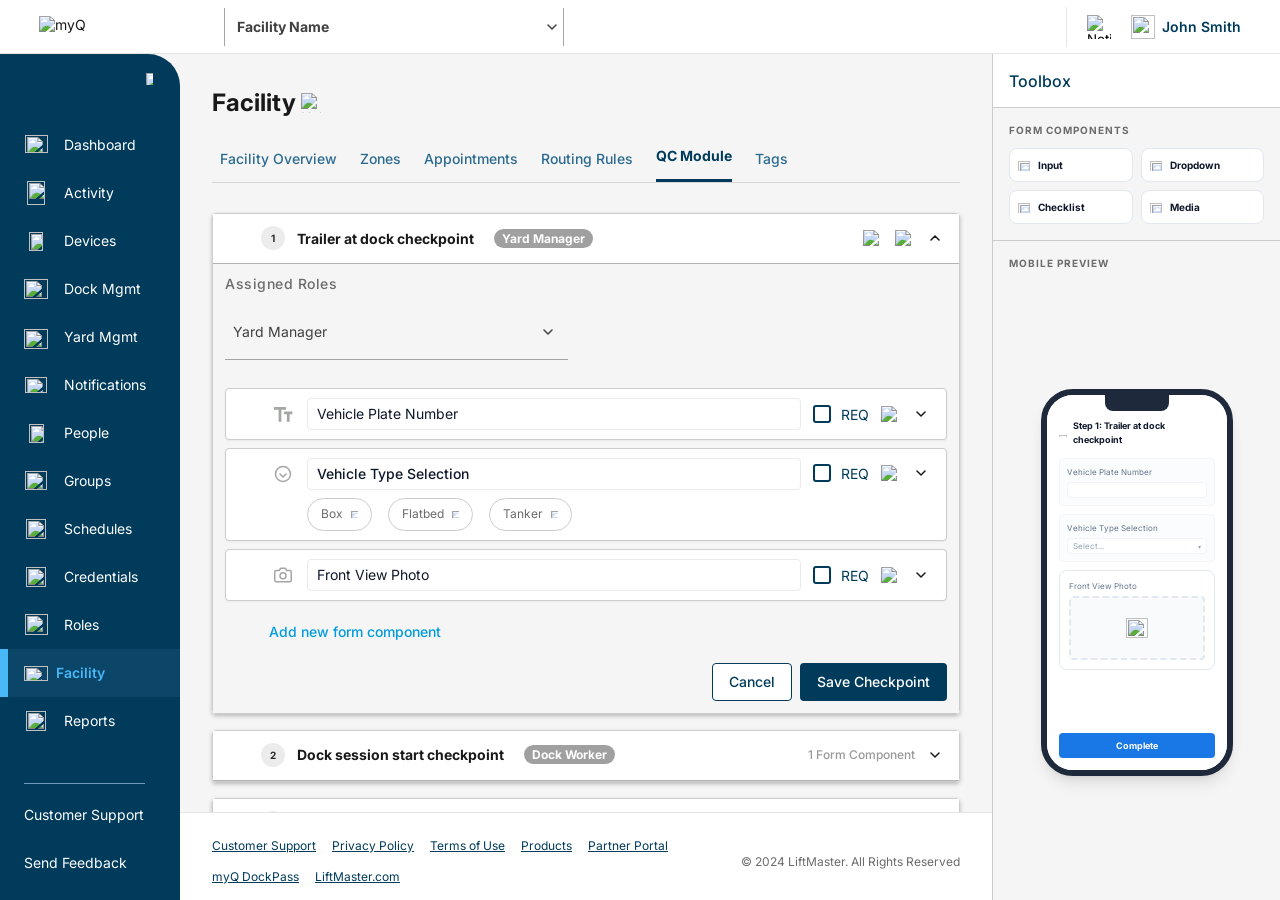
==== commit 9deaae29: "Add interactions, drag-and-drop, modal, and component library improvements - Fix plus icon color on " ====
--- a/index.html
+++ b/index.html
@@ -19,10 +19,32 @@
     .content-scroll { flex: 1; overflow-y: auto; padding: 32px 32px 0; display: flex; flex-direction: column; }
     .page-header { margin-bottom: 14px; }
     .page-title-row { margin-bottom: 14px; }
-    .section { display: flex; flex-direction: column; gap: 16px; margin-top: 16px; padding-bottom: 32px; }
+    .section { display: flex; flex-direction: column; gap: 16px; margin-top: 16px; padding-bottom: 32px; position: relative; }
+    .drop-indicator {
+      position: absolute; left: 0; right: 0; height: 3px;
+      background: #009cde; border-radius: 1px;
+      pointer-events: none; z-index: 50; display: none;
+    }
+    .drop-indicator::before {
+      content: ''; position: absolute; left: -1px; top: -3.5px;
+      width: 10px; height: 10px; border-radius: 50%; background: #009cde;
+    }
     .action-buttons-row { display: flex; justify-content: flex-end; gap: 8px; }
-    .add-comp-popup { position: absolute; top: calc(100% + 4px); left: 0; z-index: 200; }
-    .add-comp-popup.hidden { display: none; }
+    .role-tags-container { display: flex; align-items: center; gap: 4px; }
+    .checkpoint-title-input {
+      font-size: 14px; font-weight: 700; color: #191919;
+      border: none; border-bottom: 2px solid #009cde; background: transparent;
+      outline: none; font-family: 'Inter', sans-serif; width: 200px; line-height: 1.2;
+    }
+    .form-comp-name-input {
+      font-size: 14px; color: #0f172a; line-height: 20px;
+      border: none; border-bottom: 2px solid #009cde; background: transparent;
+      outline: none; font-family: 'Inter', sans-serif; width: 100%; font-weight: inherit;
+    }
+    /* Checkpoint header: collapsed shows count, expanded shows action buttons */
+    .checkpoint-card .cp-actions { display: none; }
+    .checkpoint-card.is-open .cp-actions { display: flex; align-items: center; gap: 8px; }
+    .checkpoint-card.is-open .component-count { display: none; }
   </style>
 </head>
 <body>
@@ -48,11 +70,10 @@
       <button class="header-bell">
         <img src="https://www.figma.com/api/mcp/asset/a963ba08-98c8-4c07-89cc-cb834b826bc6" alt="Notifications" width="24" height="24">
       </button>
-      <div class="header-user">
+        <div class="header-user">
         <img class="header-user-icon" src="https://www.figma.com/api/mcp/asset/6d2be703-e86e-47ba-a7dc-45e8f04c67d2" alt="">
         <span class="header-user-name">John Smith</span>
       </div>
-      <span class="header-user-fullname">John Smith</span>
     </div>
   </header>
 
@@ -114,21 +135,24 @@
         <div class="section">
 
           <!-- ── Checkpoint 1: Expanded ─────────────────── -->
-          <div class="checkpoint-card">
+          <div class="checkpoint-card is-open">
             <div class="checkpoint-row" onclick="toggleCheckpoint(this)">
               <div class="checkpoint-row-left">
-                <div class="drag-handle"><img src="https://www.figma.com/api/mcp/asset/9d054bab-e3ed-44b7-b049-28d0bd291e64" alt=""></div>
+                <div class="drag-handle" onclick="event.stopPropagation()"><img src="https://www.figma.com/api/mcp/asset/9d054bab-e3ed-44b7-b049-28d0bd291e64" alt=""></div>
                 <div class="step-badge"><span>1</span></div>
-                <span class="checkpoint-title">Trailer at dock checkpoint</span>
-                <div class="role-tag"><span>Yard Manager</span></div>
+                <span class="checkpoint-title" ondblclick="startRename(this)">Trailer at dock checkpoint</span>
+                <div class="role-tags-container"><div class="role-tag"><span>Yard Manager</span></div></div>
               </div>
               <div class="checkpoint-row-right">
-                <button class="icon-btn" onclick="event.stopPropagation()">
-                  <img src="https://www.figma.com/api/mcp/asset/e72c4694-007c-450a-8ad6-effee2469a9a" alt="Copy">
-                </button>
-                <button class="icon-btn" onclick="event.stopPropagation()">
-                  <img src="https://www.figma.com/api/mcp/asset/9dacaa33-bced-4dfa-9f2a-1dd63c519c8a" alt="Delete">
-                </button>
+                <span class="component-count">3 Form Components</span>
+                <div class="cp-actions">
+                  <button class="icon-btn" onclick="duplicateCheckpoint(this); event.stopPropagation()">
+                    <img src="https://www.figma.com/api/mcp/asset/e72c4694-007c-450a-8ad6-effee2469a9a" alt="Copy">
+                  </button>
+                  <button class="icon-btn" onclick="event.stopPropagation()">
+                    <img src="https://www.figma.com/api/mcp/asset/9dacaa33-bced-4dfa-9f2a-1dd63c519c8a" alt="Delete">
+                  </button>
+                </div>
                 <div class="expand-arrow open" id="arrow-1">
                   <svg width="10" height="6" viewBox="0 0 10 6" fill="none"><path d="M1 1L5 5L9 1" stroke="#191919" stroke-width="1.5" stroke-linecap="round" stroke-linejoin="round"/></svg>
                 </div>
@@ -140,10 +164,17 @@
               <!-- Assigned Roles -->
               <div class="assigned-roles">
                 <span class="assigned-roles-label">Assigned Roles</span>
-                <div class="roles-dropdown">
-                  <span class="roles-dropdown-value">Yard Manager</span>
-                  <div class="roles-dropdown-arrow">
-                    <svg width="10" height="6" viewBox="0 0 10 6" fill="none" xmlns="http://www.w3.org/2000/svg"><path d="M1 1L5 5L9 1" stroke="#404040" stroke-width="1.5" stroke-linecap="round" stroke-linejoin="round"/></svg>
+                <div class="roles-dropdown-wrap">
+                  <div class="roles-dropdown" onclick="toggleRolesDropdown(this.parentElement, event)">
+                    <span class="roles-dropdown-value">Yard Manager</span>
+                    <div class="roles-dropdown-arrow">
+                      <svg width="10" height="6" viewBox="0 0 10 6" fill="none"><path d="M1 1L5 5L9 1" stroke="#404040" stroke-width="1.5" stroke-linecap="round" stroke-linejoin="round"/></svg>
+                    </div>
+                  </div>
+                  <div class="roles-dropdown-list hidden">
+                    <label class="roles-dropdown-item"><input type="checkbox" value="Dock Worker" onchange="updateRoleTags(this, event)"><span class="roles-item-check"><svg width="10" height="8" viewBox="0 0 10 8" fill="none"><path d="M1 4L3.5 6.5L9 1" stroke="#fff" stroke-width="1.5" stroke-linecap="round" stroke-linejoin="round"/></svg></span><span class="roles-dropdown-item-label">Dock Worker</span></label>
+                    <label class="roles-dropdown-item"><input type="checkbox" value="Guard" onchange="updateRoleTags(this, event)"><span class="roles-item-check"><svg width="10" height="8" viewBox="0 0 10 8" fill="none"><path d="M1 4L3.5 6.5L9 1" stroke="#fff" stroke-width="1.5" stroke-linecap="round" stroke-linejoin="round"/></svg></span><span class="roles-dropdown-item-label">Guard</span></label>
+                    <label class="roles-dropdown-item"><input type="checkbox" value="Yard Manager" checked onchange="updateRoleTags(this, event)"><span class="roles-item-check"><svg width="10" height="8" viewBox="0 0 10 8" fill="none"><path d="M1 4L3.5 6.5L9 1" stroke="#fff" stroke-width="1.5" stroke-linecap="round" stroke-linejoin="round"/></svg></span><span class="roles-dropdown-item-label">Yard Manager</span></label>
                   </div>
                 </div>
               </div>
@@ -152,105 +183,124 @@
               <div class="form-components">
 
                 <!-- Text Input Component -->
-                <div class="form-comp">
+                <div class="form-comp form-comp-input-entry" data-input-type="text" data-saved-type="text">
+                  <div class="ie-row">
+                    <div class="form-comp-drag"><img src="https://www.figma.com/api/mcp/asset/9d054bab-e3ed-44b7-b049-28d0bd291e64" alt=""></div>
+                    <div class="form-comp-type-icon"><svg width="19" height="15" viewBox="0 0 19 15" fill="currentColor" xmlns="http://www.w3.org/2000/svg"><path d="M4.5944 14.7021V2.75664H0V0H11.9454V2.75664H7.35104V14.7021H4.5944ZM12.8643 14.7021V7.35104H10.1077V4.5944H18.3776V7.35104H15.621V14.7021H12.8643Z"/></svg></div>
+                    <div class="form-comp-input"><p>Vehicle Plate Number</p></div>
+                    <div class="form-comp-controls">
+                      <div class="req-check">
+                        <div class="req-checkbox"></div>
+                        <span class="req-label">REQ</span>
+                      </div>
+                      <button class="icon-btn"><img src="https://www.figma.com/api/mcp/asset/9dacaa33-bced-4dfa-9f2a-1dd63c519c8a" alt="Delete"></button>
+                      <div class="expand-arrow ie-expand-arrow" onclick="toggleIeExpand(this)">
+                        <svg width="10" height="6" viewBox="0 0 10 6" fill="none"><path d="M1 1L5 5L9 1" stroke="#191919" stroke-width="1.5" stroke-linecap="round" stroke-linejoin="round"/></svg>
+                      </div>
+                    </div>
+                  </div>
+                  <div class="ie-panel hidden">
+                    <div class="ie-divider"></div>
+                    <div class="ie-type-selector">
+                      <div class="ie-selector-item active" data-type="text" onclick="selectIeType(this, 'text')">Text</div>
+                      <div class="ie-selector-item" data-type="numbers" onclick="selectIeType(this, 'numbers')">Numbers</div>
+                    </div>
+                    <div class="ie-panel-actions">
+                      <button class="btn btn-cancel" onclick="cancelIeChanges(this)">Cancel</button>
+                      <button class="btn btn-save" onclick="saveIeChanges(this)">Save Changes</button>
+                    </div>
+                  </div>
+                </div>
+
+                <!-- Dropdown Component -->
+                <div class="form-comp form-comp-dropdown">
+                  <div class="dd-row">
+                    <div class="form-comp-drag"><img src="https://www.figma.com/api/mcp/asset/9d054bab-e3ed-44b7-b049-28d0bd291e64" alt=""></div>
+                    <div class="form-comp-type-icon"><svg width="18" height="18" viewBox="0 0 24 24" fill="none" stroke="currentColor" stroke-width="2" stroke-linecap="round" stroke-linejoin="round"><circle cx="12" cy="12" r="10"/><path d="M8 12l4 4 4-4"/></svg></div>
+                    <div class="form-comp-dropdown-body">
+                      <div class="chip-input"><p>Vehicle Type Selection</p></div>
+                      <div class="dd-chips">
+                        <div class="chip"><span>Box</span><div class="chip-x"><img src="https://www.figma.com/api/mcp/asset/c78eeed9-3b4d-43ae-a5c5-4eedeaa2f3d8" alt="×"></div></div>
+                        <div class="chip"><span>Flatbed</span><div class="chip-x"><img src="https://www.figma.com/api/mcp/asset/c78eeed9-3b4d-43ae-a5c5-4eedeaa2f3d8" alt="×"></div></div>
+                        <div class="chip"><span>Tanker</span><div class="chip-x"><img src="https://www.figma.com/api/mcp/asset/c78eeed9-3b4d-43ae-a5c5-4eedeaa2f3d8" alt="×"></div></div>
+                      </div>
+                    </div>
+                    <div class="form-comp-controls">
+                      <div class="req-check">
+                        <div class="req-checkbox"></div>
+                        <span class="req-label">REQ</span>
+                      </div>
+                      <button class="icon-btn"><img src="https://www.figma.com/api/mcp/asset/9dacaa33-bced-4dfa-9f2a-1dd63c519c8a" alt="Delete"></button>
+                      <div class="expand-arrow dd-expand-arrow" onclick="toggleDdExpand(this)">
+                        <svg width="10" height="6" viewBox="0 0 10 6" fill="none"><path d="M1 1L5 5L9 1" stroke="#191919" stroke-width="1.5" stroke-linecap="round" stroke-linejoin="round"/></svg>
+                      </div>
+                    </div>
+                  </div>
+                  <div class="dd-panel hidden">
+                    <div class="dd-options-container">
+                      <div class="dd-options-list">
+                        <div class="dd-option-row">
+                          <div class="form-comp-drag"><img src="https://www.figma.com/api/mcp/asset/9d054bab-e3ed-44b7-b049-28d0bd291e64" alt=""></div>
+                          <input class="dd-option-input" type="text" value="Box">
+                          <button class="icon-btn"><img src="https://www.figma.com/api/mcp/asset/9dacaa33-bced-4dfa-9f2a-1dd63c519c8a" alt="Delete"></button>
+                        </div>
+                        <div class="dd-option-row">
+                          <div class="form-comp-drag"><img src="https://www.figma.com/api/mcp/asset/9d054bab-e3ed-44b7-b049-28d0bd291e64" alt=""></div>
+                          <input class="dd-option-input" type="text" value="Flatbed">
+                          <button class="icon-btn"><img src="https://www.figma.com/api/mcp/asset/9dacaa33-bced-4dfa-9f2a-1dd63c519c8a" alt="Delete"></button>
+                        </div>
+                        <div class="dd-option-row">
+                          <div class="form-comp-drag"><img src="https://www.figma.com/api/mcp/asset/9d054bab-e3ed-44b7-b049-28d0bd291e64" alt=""></div>
+                          <input class="dd-option-input" type="text" value="Tanker">
+                          <button class="icon-btn"><img src="https://www.figma.com/api/mcp/asset/9dacaa33-bced-4dfa-9f2a-1dd63c519c8a" alt="Delete"></button>
+                        </div>
+                      </div>
+                      <button class="btn-add dd-add-option" onclick="addDdOption(this)">
+                        <div class="plus-icon"><img src="https://www.figma.com/api/mcp/asset/8f5440d7-f1e8-4fbb-87d5-675be3b74322" alt=""></div>
+                        Add new option
+                      </button>
+                      <div class="dd-section-divider"></div>
+                      <div class="dd-allow-multi-row">
+                        <div class="dd-multi-checkbox" onclick="toggleDdMulti(this)"></div>
+                        <span class="dd-multi-label">Allow Multiple Selections</span>
+                      </div>
+                      <div class="dd-panel-actions">
+                        <button class="btn btn-cancel" onclick="cancelDdChanges(this)">Cancel</button>
+                        <button class="btn btn-save" onclick="saveDdChanges(this)">Save Changes</button>
+                      </div>
+                    </div>
+                  </div>
+                </div>
+
+                <!-- Photo Component -->
+                <div class="form-comp form-comp-photo">
                   <div class="form-comp-drag"><img src="https://www.figma.com/api/mcp/asset/9d054bab-e3ed-44b7-b049-28d0bd291e64" alt=""></div>
-                  <div class="form-comp-type-icon"><img src="https://www.figma.com/api/mcp/asset/3d756e8f-e3d4-42ba-8311-be02a2127641" alt="Text"></div>
-                  <div class="form-comp-input">
-                    <p>Vehicle Plate Number</p>
+                  <div class="form-comp-type-icon"><svg width="18" height="18" viewBox="0 0 24 24" fill="none" stroke="currentColor" stroke-width="2" stroke-linecap="round" stroke-linejoin="round"><path d="M23 19a2 2 0 0 1-2 2H3a2 2 0 0 1-2-2V8a2 2 0 0 1 2-2h4l2-3h6l2 3h4a2 2 0 0 1 2 2z"/><circle cx="12" cy="13" r="4"/></svg></div>
+                  <div class="ph-input-wrap">
+                    <div class="form-comp-input"><p>Front View Photo</p></div>
+                    <div class="ph-allow-multi">
+                      <div class="dd-multi-checkbox" onclick="togglePhMulti(this)"></div>
+                      <span class="dd-multi-label">Allow Multiple Photos</span>
+                    </div>
                   </div>
                   <div class="form-comp-controls">
                     <div class="req-check">
-                      <div class="req-checkbox"><img src="https://www.figma.com/api/mcp/asset/eab835b1-b42e-4e4e-a581-d6e2aa83b2b9" alt=""></div>
+                      <div class="req-checkbox"></div>
                       <span class="req-label">REQ</span>
                     </div>
                     <button class="icon-btn"><img src="https://www.figma.com/api/mcp/asset/9dacaa33-bced-4dfa-9f2a-1dd63c519c8a" alt="Delete"></button>
-                    <div class="expand-arrow">
+                    <div class="expand-arrow ph-expand-arrow" onclick="togglePhExpand(this)">
                       <svg width="10" height="6" viewBox="0 0 10 6" fill="none"><path d="M1 1L5 5L9 1" stroke="#191919" stroke-width="1.5" stroke-linecap="round" stroke-linejoin="round"/></svg>
                     </div>
                   </div>
                 </div>
-
-                <!-- Dropdown Component (with chips) -->
-                <div class="form-comp form-comp-dropdown">
-                  <div class="form-comp-drag"><img src="https://www.figma.com/api/mcp/asset/9d054bab-e3ed-44b7-b049-28d0bd291e64" alt=""></div>
-                  <div class="form-comp-type-icon"><img src="https://www.figma.com/api/mcp/asset/ac55bdde-bd2d-41d9-94ef-d72e80323df8" alt="Dropdown"></div>
-                  <div class="form-comp-dropdown-body">
-                    <div class="chip-input"><p>Vehicle Type Selection</p></div>
-                    <div class="chips-row">
-                      <div class="chip">
-                        <span>Box</span>
-                        <div class="chip-x"><img src="https://www.figma.com/api/mcp/asset/c78eeed9-3b4d-43ae-a5c5-4eedeaa2f3d8" alt="×"></div>
-                      </div>
-                      <div class="chip">
-                        <span>Flatbed</span>
-                        <div class="chip-x"><img src="https://www.figma.com/api/mcp/asset/c78eeed9-3b4d-43ae-a5c5-4eedeaa2f3d8" alt="×"></div>
-                      </div>
-                      <div class="chip">
-                        <span>Tanker</span>
-                        <div class="chip-x"><img src="https://www.figma.com/api/mcp/asset/c78eeed9-3b4d-43ae-a5c5-4eedeaa2f3d8" alt="×"></div>
-                      </div>
-                    </div>
-                  </div>
-                  <div class="form-comp-controls">
-                    <div class="req-check">
-                      <div class="req-checkbox"><img src="https://www.figma.com/api/mcp/asset/eab835b1-b42e-4e4e-a581-d6e2aa83b2b9" alt=""></div>
-                      <span class="req-label">REQ</span>
-                    </div>
-                    <button class="icon-btn"><img src="https://www.figma.com/api/mcp/asset/9dacaa33-bced-4dfa-9f2a-1dd63c519c8a" alt="Delete"></button>
-                    <div class="expand-arrow">
-                      <svg width="10" height="6" viewBox="0 0 10 6" fill="none"><path d="M1 1L5 5L9 1" stroke="#191919" stroke-width="1.5" stroke-linecap="round" stroke-linejoin="round"/></svg>
-                    </div>
-                  </div>
-                </div>
-
-                <!-- Photo Component -->
-                <div class="form-comp">
-                  <div class="form-comp-drag"><img src="https://www.figma.com/api/mcp/asset/9d054bab-e3ed-44b7-b049-28d0bd291e64" alt=""></div>
-                  <div class="form-comp-type-icon"><img src="https://www.figma.com/api/mcp/asset/6d860047-7ab2-4f44-9fc9-5f361f2e2291" alt="Photo"></div>
-                  <div class="form-comp-input">
-                    <p>Front View Photo</p>
-                  </div>
-                  <div class="form-comp-controls">
-                    <div class="req-check">
-                      <div class="req-checkbox"><img src="https://www.figma.com/api/mcp/asset/eab835b1-b42e-4e4e-a581-d6e2aa83b2b9" alt=""></div>
-                      <span class="req-label">REQ</span>
-                    </div>
-                    <button class="icon-btn"><img src="https://www.figma.com/api/mcp/asset/9dacaa33-bced-4dfa-9f2a-1dd63c519c8a" alt="Delete"></button>
-                    <div class="expand-arrow">
-                      <svg width="10" height="6" viewBox="0 0 10 6" fill="none"><path d="M1 1L5 5L9 1" stroke="#191919" stroke-width="1.5" stroke-linecap="round" stroke-linejoin="round"/></svg>
-                    </div>
-                  </div>
-                </div>
-              </div>
-
-              <!-- Add new form component button + popup -->
-              <div style="position: relative; display: inline-block;">
-                <button class="btn-add" onclick="toggleAddCompPopup(event)">
-                  <div class="plus-icon">
-                    <img src="https://www.figma.com/api/mcp/asset/12545718-d318-402f-b52f-70b34260d522" alt="">
-                  </div>
-                  Add new form component
-                </button>
-                <!-- Popup menu -->
-                <div class="add-comp-popup hidden" id="add-comp-popup">
-                  <div class="popup-option" onclick="addFormComponent('text')">
-                    <svg width="16" height="16" viewBox="0 0 24 24" fill="none" stroke="#003b5c" stroke-width="2"><path d="M4 7V4h16v3"/><path d="M9 20h6"/><path d="M12 4v16"/></svg>
-                    Text
-                  </div>
-                  <div class="popup-option" onclick="addFormComponent('dropdown')">
-                    <svg width="16" height="16" viewBox="0 0 24 24" fill="none" stroke="#003b5c" stroke-width="2"><circle cx="12" cy="12" r="10"/><path d="m8 12 4 4 4-4"/></svg>
-                    Dropdown
-                  </div>
-                  <div class="popup-option" onclick="addFormComponent('checklist')">
-                    <svg width="16" height="16" viewBox="0 0 24 24" fill="none" stroke="#003b5c" stroke-width="2"><path d="M9 11l3 3L22 4"/><path d="M21 12v7a2 2 0 01-2 2H5a2 2 0 01-2-2V5a2 2 0 012-2h11"/></svg>
-                    Checklist
-                  </div>
-                  <div class="popup-option" onclick="addFormComponent('media')">
-                    <svg width="16" height="16" viewBox="0 0 24 24" fill="none" stroke="#003b5c" stroke-width="2"><rect x="3" y="3" width="18" height="18" rx="2"/><circle cx="8.5" cy="8.5" r="1.5"/><path d="M21 15l-5-5L5 21"/></svg>
-                    Media
-                  </div>
-                </div>
-              </div>
+              </div>
+
+              <!-- Add new form component button -->
+              <button class="btn-add" onclick="toggleAddCompPopup(event)">
+                <div class="plus-icon"><img src="https://www.figma.com/api/mcp/asset/8f5440d7-f1e8-4fbb-87d5-675be3b74322" alt=""></div>
+                Add new form component
+              </button>
 
               <!-- Cancel / Save -->
               <div class="action-buttons-row">
@@ -264,13 +314,21 @@
           <div class="checkpoint-card">
             <div class="checkpoint-row" onclick="toggleCheckpoint(this)">
               <div class="checkpoint-row-left">
-                <div class="drag-handle"><img src="https://www.figma.com/api/mcp/asset/9d054bab-e3ed-44b7-b049-28d0bd291e64" alt=""></div>
+                <div class="drag-handle" onclick="event.stopPropagation()"><img src="https://www.figma.com/api/mcp/asset/9d054bab-e3ed-44b7-b049-28d0bd291e64" alt=""></div>
                 <div class="step-badge"><span>2</span></div>
-                <span class="checkpoint-title">Dock session start checkpoint</span>
-                <div class="role-tag"><span>Dock Worker</span></div>
+                <span class="checkpoint-title" ondblclick="startRename(this)">Dock session start checkpoint</span>
+                <div class="role-tags-container"><div class="role-tag"><span>Dock Worker</span></div></div>
               </div>
               <div class="checkpoint-row-right">
                 <span class="component-count">3 Form Components</span>
+                <div class="cp-actions">
+                  <button class="icon-btn" onclick="duplicateCheckpoint(this); event.stopPropagation()">
+                    <img src="https://www.figma.com/api/mcp/asset/e72c4694-007c-450a-8ad6-effee2469a9a" alt="Copy">
+                  </button>
+                  <button class="icon-btn" onclick="event.stopPropagation()">
+                    <img src="https://www.figma.com/api/mcp/asset/9dacaa33-bced-4dfa-9f2a-1dd63c519c8a" alt="Delete">
+                  </button>
+                </div>
                 <div class="expand-arrow" id="arrow-2">
                   <svg width="10" height="6" viewBox="0 0 10 6" fill="none"><path d="M1 1L5 5L9 1" stroke="#191919" stroke-width="1.5" stroke-linecap="round" stroke-linejoin="round"/></svg>
                 </div>
@@ -279,34 +337,54 @@
             <div class="checkpoint-expanded hidden" id="expanded-2">
               <div class="assigned-roles">
                 <span class="assigned-roles-label">Assigned Roles</span>
-                <div class="roles-dropdown">
-                  <span class="roles-dropdown-value">Dock Worker</span>
-                  <div class="roles-dropdown-arrow">
-                    <svg width="10" height="6" viewBox="0 0 10 6" fill="none" xmlns="http://www.w3.org/2000/svg"><path d="M1 1L5 5L9 1" stroke="#404040" stroke-width="1.5" stroke-linecap="round" stroke-linejoin="round"/></svg>
+                <div class="roles-dropdown-wrap">
+                  <div class="roles-dropdown" onclick="toggleRolesDropdown(this.parentElement, event)">
+                    <span class="roles-dropdown-value">Dock Worker</span>
+                    <div class="roles-dropdown-arrow">
+                      <svg width="10" height="6" viewBox="0 0 10 6" fill="none"><path d="M1 1L5 5L9 1" stroke="#404040" stroke-width="1.5" stroke-linecap="round" stroke-linejoin="round"/></svg>
+                    </div>
+                  </div>
+                  <div class="roles-dropdown-list hidden">
+                    <label class="roles-dropdown-item"><input type="checkbox" value="Dock Worker" checked onchange="updateRoleTags(this, event)"><span class="roles-item-check"><svg width="10" height="8" viewBox="0 0 10 8" fill="none"><path d="M1 4L3.5 6.5L9 1" stroke="#fff" stroke-width="1.5" stroke-linecap="round" stroke-linejoin="round"/></svg></span><span class="roles-dropdown-item-label">Dock Worker</span></label>
+                    <label class="roles-dropdown-item"><input type="checkbox" value="Guard" onchange="updateRoleTags(this, event)"><span class="roles-item-check"><svg width="10" height="8" viewBox="0 0 10 8" fill="none"><path d="M1 4L3.5 6.5L9 1" stroke="#fff" stroke-width="1.5" stroke-linecap="round" stroke-linejoin="round"/></svg></span><span class="roles-dropdown-item-label">Guard</span></label>
+                    <label class="roles-dropdown-item"><input type="checkbox" value="Yard Manager" onchange="updateRoleTags(this, event)"><span class="roles-item-check"><svg width="10" height="8" viewBox="0 0 10 8" fill="none"><path d="M1 4L3.5 6.5L9 1" stroke="#fff" stroke-width="1.5" stroke-linecap="round" stroke-linejoin="round"/></svg></span><span class="roles-dropdown-item-label">Yard Manager</span></label>
                   </div>
                 </div>
               </div>
               <div class="form-components">
-                <div class="form-comp">
-                  <div class="form-comp-drag"><img src="https://www.figma.com/api/mcp/asset/9d054bab-e3ed-44b7-b049-28d0bd291e64" alt=""></div>
-                  <div class="form-comp-type-icon"><img src="https://www.figma.com/api/mcp/asset/3d756e8f-e3d4-42ba-8311-be02a2127641" alt=""></div>
-                  <div class="form-comp-input"><p>Dock Number</p></div>
-                  <div class="form-comp-controls">
-                    <div class="req-check">
-                      <div class="req-checkbox"><img src="https://www.figma.com/api/mcp/asset/eab835b1-b42e-4e4e-a581-d6e2aa83b2b9" alt=""></div>
-                      <span class="req-label">REQ</span>
-                    </div>
-                    <button class="icon-btn"><img src="https://www.figma.com/api/mcp/asset/9dacaa33-bced-4dfa-9f2a-1dd63c519c8a" alt="Delete"></button>
-                    <div class="expand-arrow"><svg width="10" height="6" viewBox="0 0 10 6" fill="none"><path d="M1 1L5 5L9 1" stroke="#191919" stroke-width="1.5" stroke-linecap="round" stroke-linejoin="round"/></svg></div>
+                <div class="form-comp form-comp-input-entry" data-input-type="text" data-saved-type="text">
+                  <div class="ie-row">
+                    <div class="form-comp-drag"><img src="https://www.figma.com/api/mcp/asset/9d054bab-e3ed-44b7-b049-28d0bd291e64" alt=""></div>
+                    <div class="form-comp-type-icon"><svg width="19" height="15" viewBox="0 0 19 15" fill="currentColor" xmlns="http://www.w3.org/2000/svg"><path d="M4.5944 14.7021V2.75664H0V0H11.9454V2.75664H7.35104V14.7021H4.5944ZM12.8643 14.7021V7.35104H10.1077V4.5944H18.3776V7.35104H15.621V14.7021H12.8643Z"/></svg></div>
+                    <div class="form-comp-input"><p>Dock Number</p></div>
+                    <div class="form-comp-controls">
+                      <div class="req-check">
+                        <div class="req-checkbox"></div>
+                        <span class="req-label">REQ</span>
+                      </div>
+                      <button class="icon-btn"><img src="https://www.figma.com/api/mcp/asset/9dacaa33-bced-4dfa-9f2a-1dd63c519c8a" alt="Delete"></button>
+                      <div class="expand-arrow ie-expand-arrow" onclick="toggleIeExpand(this)">
+                        <svg width="10" height="6" viewBox="0 0 10 6" fill="none"><path d="M1 1L5 5L9 1" stroke="#191919" stroke-width="1.5" stroke-linecap="round" stroke-linejoin="round"/></svg>
+                      </div>
+                    </div>
+                  </div>
+                  <div class="ie-panel hidden">
+                    <div class="ie-divider"></div>
+                    <div class="ie-type-selector">
+                      <div class="ie-selector-item active" data-type="text" onclick="selectIeType(this, 'text')">Text</div>
+                      <div class="ie-selector-item" data-type="numbers" onclick="selectIeType(this, 'numbers')">Numbers</div>
+                    </div>
+                    <div class="ie-panel-actions">
+                      <button class="btn btn-cancel" onclick="cancelIeChanges(this)">Cancel</button>
+                      <button class="btn btn-save" onclick="saveIeChanges(this)">Save Changes</button>
+                    </div>
                   </div>
                 </div>
               </div>
-              <div style="position: relative; display: inline-block;">
-                <button class="btn-add" onclick="toggleAddCompPopup(event)">
-                  <div class="plus-icon"><img src="https://www.figma.com/api/mcp/asset/12545718-d318-402f-b52f-70b34260d522" alt=""></div>
-                  Add new form component
-                </button>
-              </div>
+              <button class="btn-add" onclick="toggleAddCompPopup(event)">
+                <div class="plus-icon"><img src="https://www.figma.com/api/mcp/asset/8f5440d7-f1e8-4fbb-87d5-675be3b74322" alt=""></div>
+                Add new form component
+              </button>
               <div class="action-buttons-row">
                 <button class="btn btn-cancel">Cancel</button>
                 <button class="btn btn-save">Save Checkpoint</button>
@@ -318,13 +396,21 @@
           <div class="checkpoint-card">
             <div class="checkpoint-row" onclick="toggleCheckpoint(this)">
               <div class="checkpoint-row-left">
-                <div class="drag-handle"><img src="https://www.figma.com/api/mcp/asset/9d054bab-e3ed-44b7-b049-28d0bd291e64" alt=""></div>
+                <div class="drag-handle" onclick="event.stopPropagation()"><img src="https://www.figma.com/api/mcp/asset/9d054bab-e3ed-44b7-b049-28d0bd291e64" alt=""></div>
                 <div class="step-badge"><span>3</span></div>
-                <span class="checkpoint-title">Load complete checkpoint</span>
-                <div class="role-tag"><span>Dock Worker</span></div>
+                <span class="checkpoint-title" ondblclick="startRename(this)">Load complete checkpoint</span>
+                <div class="role-tags-container"><div class="role-tag"><span>Dock Worker</span></div></div>
               </div>
               <div class="checkpoint-row-right">
                 <span class="component-count">3 Form Components</span>
+                <div class="cp-actions">
+                  <button class="icon-btn" onclick="duplicateCheckpoint(this); event.stopPropagation()">
+                    <img src="https://www.figma.com/api/mcp/asset/e72c4694-007c-450a-8ad6-effee2469a9a" alt="Copy">
+                  </button>
+                  <button class="icon-btn" onclick="event.stopPropagation()">
+                    <img src="https://www.figma.com/api/mcp/asset/9dacaa33-bced-4dfa-9f2a-1dd63c519c8a" alt="Delete">
+                  </button>
+                </div>
                 <div class="expand-arrow" id="arrow-3">
                   <svg width="10" height="6" viewBox="0 0 10 6" fill="none"><path d="M1 1L5 5L9 1" stroke="#191919" stroke-width="1.5" stroke-linecap="round" stroke-linejoin="round"/></svg>
                 </div>
@@ -333,32 +419,54 @@
             <div class="checkpoint-expanded hidden" id="expanded-3">
               <div class="assigned-roles">
                 <span class="assigned-roles-label">Assigned Roles</span>
-                <div class="roles-dropdown">
-                  <span class="roles-dropdown-value">Dock Worker</span>
-                  <div class="roles-dropdown-arrow"><img src="https://www.figma.com/api/mcp/asset/23597b74-ad83-415f-8ede-f40f0a5c4b71" alt=""></div>
+                <div class="roles-dropdown-wrap">
+                  <div class="roles-dropdown" onclick="toggleRolesDropdown(this.parentElement, event)">
+                    <span class="roles-dropdown-value">Dock Worker</span>
+                    <div class="roles-dropdown-arrow">
+                      <svg width="10" height="6" viewBox="0 0 10 6" fill="none"><path d="M1 1L5 5L9 1" stroke="#404040" stroke-width="1.5" stroke-linecap="round" stroke-linejoin="round"/></svg>
+                    </div>
+                  </div>
+                  <div class="roles-dropdown-list hidden">
+                    <label class="roles-dropdown-item"><input type="checkbox" value="Dock Worker" checked onchange="updateRoleTags(this, event)"><span class="roles-item-check"><svg width="10" height="8" viewBox="0 0 10 8" fill="none"><path d="M1 4L3.5 6.5L9 1" stroke="#fff" stroke-width="1.5" stroke-linecap="round" stroke-linejoin="round"/></svg></span><span class="roles-dropdown-item-label">Dock Worker</span></label>
+                    <label class="roles-dropdown-item"><input type="checkbox" value="Guard" onchange="updateRoleTags(this, event)"><span class="roles-item-check"><svg width="10" height="8" viewBox="0 0 10 8" fill="none"><path d="M1 4L3.5 6.5L9 1" stroke="#fff" stroke-width="1.5" stroke-linecap="round" stroke-linejoin="round"/></svg></span><span class="roles-dropdown-item-label">Guard</span></label>
+                    <label class="roles-dropdown-item"><input type="checkbox" value="Yard Manager" onchange="updateRoleTags(this, event)"><span class="roles-item-check"><svg width="10" height="8" viewBox="0 0 10 8" fill="none"><path d="M1 4L3.5 6.5L9 1" stroke="#fff" stroke-width="1.5" stroke-linecap="round" stroke-linejoin="round"/></svg></span><span class="roles-dropdown-item-label">Yard Manager</span></label>
+                  </div>
                 </div>
               </div>
               <div class="form-components">
-                <div class="form-comp">
-                  <div class="form-comp-drag"><img src="https://www.figma.com/api/mcp/asset/9d054bab-e3ed-44b7-b049-28d0bd291e64" alt=""></div>
-                  <div class="form-comp-type-icon"><img src="https://www.figma.com/api/mcp/asset/3d756e8f-e3d4-42ba-8311-be02a2127641" alt=""></div>
-                  <div class="form-comp-input"><p>Load ID</p></div>
-                  <div class="form-comp-controls">
-                    <div class="req-check">
-                      <div class="req-checkbox"><img src="https://www.figma.com/api/mcp/asset/eab835b1-b42e-4e4e-a581-d6e2aa83b2b9" alt=""></div>
-                      <span class="req-label">REQ</span>
-                    </div>
-                    <button class="icon-btn"><img src="https://www.figma.com/api/mcp/asset/9dacaa33-bced-4dfa-9f2a-1dd63c519c8a" alt="Delete"></button>
-                    <div class="expand-arrow"><svg width="10" height="6" viewBox="0 0 10 6" fill="none"><path d="M1 1L5 5L9 1" stroke="#191919" stroke-width="1.5" stroke-linecap="round" stroke-linejoin="round"/></svg></div>
+                <div class="form-comp form-comp-input-entry" data-input-type="text" data-saved-type="text">
+                  <div class="ie-row">
+                    <div class="form-comp-drag"><img src="https://www.figma.com/api/mcp/asset/9d054bab-e3ed-44b7-b049-28d0bd291e64" alt=""></div>
+                    <div class="form-comp-type-icon"><svg width="19" height="15" viewBox="0 0 19 15" fill="currentColor" xmlns="http://www.w3.org/2000/svg"><path d="M4.5944 14.7021V2.75664H0V0H11.9454V2.75664H7.35104V14.7021H4.5944ZM12.8643 14.7021V7.35104H10.1077V4.5944H18.3776V7.35104H15.621V14.7021H12.8643Z"/></svg></div>
+                    <div class="form-comp-input"><p>Load ID</p></div>
+                    <div class="form-comp-controls">
+                      <div class="req-check">
+                        <div class="req-checkbox"></div>
+                        <span class="req-label">REQ</span>
+                      </div>
+                      <button class="icon-btn"><img src="https://www.figma.com/api/mcp/asset/9dacaa33-bced-4dfa-9f2a-1dd63c519c8a" alt="Delete"></button>
+                      <div class="expand-arrow ie-expand-arrow" onclick="toggleIeExpand(this)">
+                        <svg width="10" height="6" viewBox="0 0 10 6" fill="none"><path d="M1 1L5 5L9 1" stroke="#191919" stroke-width="1.5" stroke-linecap="round" stroke-linejoin="round"/></svg>
+                      </div>
+                    </div>
+                  </div>
+                  <div class="ie-panel hidden">
+                    <div class="ie-divider"></div>
+                    <div class="ie-type-selector">
+                      <div class="ie-selector-item active" data-type="text" onclick="selectIeType(this, 'text')">Text</div>
+                      <div class="ie-selector-item" data-type="numbers" onclick="selectIeType(this, 'numbers')">Numbers</div>
+                    </div>
+                    <div class="ie-panel-actions">
+                      <button class="btn btn-cancel" onclick="cancelIeChanges(this)">Cancel</button>
+                      <button class="btn btn-save" onclick="saveIeChanges(this)">Save Changes</button>
+                    </div>
                   </div>
                 </div>
               </div>
-              <div style="position: relative; display: inline-block;">
-                <button class="btn-add" onclick="toggleAddCompPopup(event)">
-                  <div class="plus-icon"><img src="https://www.figma.com/api/mcp/asset/12545718-d318-402f-b52f-70b34260d522" alt=""></div>
-                  Add new form component
-                </button>
-              </div>
+              <button class="btn-add" onclick="toggleAddCompPopup(event)">
+                <div class="plus-icon"><img src="https://www.figma.com/api/mcp/asset/8f5440d7-f1e8-4fbb-87d5-675be3b74322" alt=""></div>
+                Add new form component
+              </button>
               <div class="action-buttons-row">
                 <button class="btn btn-cancel">Cancel</button>
                 <button class="btn btn-save">Save Checkpoint</button>
@@ -370,13 +478,21 @@
           <div class="checkpoint-card">
             <div class="checkpoint-row" onclick="toggleCheckpoint(this)">
               <div class="checkpoint-row-left">
-                <div class="drag-handle"><img src="https://www.figma.com/api/mcp/asset/9d054bab-e3ed-44b7-b049-28d0bd291e64" alt=""></div>
+                <div class="drag-handle" onclick="event.stopPropagation()"><img src="https://www.figma.com/api/mcp/asset/9d054bab-e3ed-44b7-b049-28d0bd291e64" alt=""></div>
                 <div class="step-badge"><span>4</span></div>
-                <span class="checkpoint-title">Pull trailer checkpoint</span>
-                <div class="role-tag"><span>Yard Manager</span></div>
+                <span class="checkpoint-title" ondblclick="startRename(this)">Pull trailer checkpoint</span>
+                <div class="role-tags-container"><div class="role-tag"><span>Yard Manager</span></div></div>
               </div>
               <div class="checkpoint-row-right">
                 <span class="component-count">3 Form Components</span>
+                <div class="cp-actions">
+                  <button class="icon-btn" onclick="duplicateCheckpoint(this); event.stopPropagation()">
+                    <img src="https://www.figma.com/api/mcp/asset/e72c4694-007c-450a-8ad6-effee2469a9a" alt="Copy">
+                  </button>
+                  <button class="icon-btn" onclick="event.stopPropagation()">
+                    <img src="https://www.figma.com/api/mcp/asset/9dacaa33-bced-4dfa-9f2a-1dd63c519c8a" alt="Delete">
+                  </button>
+                </div>
                 <div class="expand-arrow" id="arrow-4">
                   <svg width="10" height="6" viewBox="0 0 10 6" fill="none"><path d="M1 1L5 5L9 1" stroke="#191919" stroke-width="1.5" stroke-linecap="round" stroke-linejoin="round"/></svg>
                 </div>
@@ -385,32 +501,54 @@
             <div class="checkpoint-expanded hidden" id="expanded-4">
               <div class="assigned-roles">
                 <span class="assigned-roles-label">Assigned Roles</span>
-                <div class="roles-dropdown">
-                  <span class="roles-dropdown-value">Yard Manager</span>
-                  <div class="roles-dropdown-arrow"><img src="https://www.figma.com/api/mcp/asset/23597b74-ad83-415f-8ede-f40f0a5c4b71" alt=""></div>
+                <div class="roles-dropdown-wrap">
+                  <div class="roles-dropdown" onclick="toggleRolesDropdown(this.parentElement, event)">
+                    <span class="roles-dropdown-value">Yard Manager</span>
+                    <div class="roles-dropdown-arrow">
+                      <svg width="10" height="6" viewBox="0 0 10 6" fill="none"><path d="M1 1L5 5L9 1" stroke="#404040" stroke-width="1.5" stroke-linecap="round" stroke-linejoin="round"/></svg>
+                    </div>
+                  </div>
+                  <div class="roles-dropdown-list hidden">
+                    <label class="roles-dropdown-item"><input type="checkbox" value="Dock Worker" onchange="updateRoleTags(this, event)"><span class="roles-item-check"><svg width="10" height="8" viewBox="0 0 10 8" fill="none"><path d="M1 4L3.5 6.5L9 1" stroke="#fff" stroke-width="1.5" stroke-linecap="round" stroke-linejoin="round"/></svg></span><span class="roles-dropdown-item-label">Dock Worker</span></label>
+                    <label class="roles-dropdown-item"><input type="checkbox" value="Guard" onchange="updateRoleTags(this, event)"><span class="roles-item-check"><svg width="10" height="8" viewBox="0 0 10 8" fill="none"><path d="M1 4L3.5 6.5L9 1" stroke="#fff" stroke-width="1.5" stroke-linecap="round" stroke-linejoin="round"/></svg></span><span class="roles-dropdown-item-label">Guard</span></label>
+                    <label class="roles-dropdown-item"><input type="checkbox" value="Yard Manager" checked onchange="updateRoleTags(this, event)"><span class="roles-item-check"><svg width="10" height="8" viewBox="0 0 10 8" fill="none"><path d="M1 4L3.5 6.5L9 1" stroke="#fff" stroke-width="1.5" stroke-linecap="round" stroke-linejoin="round"/></svg></span><span class="roles-dropdown-item-label">Yard Manager</span></label>
+                  </div>
                 </div>
               </div>
               <div class="form-components">
-                <div class="form-comp">
-                  <div class="form-comp-drag"><img src="https://www.figma.com/api/mcp/asset/9d054bab-e3ed-44b7-b049-28d0bd291e64" alt=""></div>
-                  <div class="form-comp-type-icon"><img src="https://www.figma.com/api/mcp/asset/3d756e8f-e3d4-42ba-8311-be02a2127641" alt=""></div>
-                  <div class="form-comp-input"><p>Trailer ID</p></div>
-                  <div class="form-comp-controls">
-                    <div class="req-check">
-                      <div class="req-checkbox"><img src="https://www.figma.com/api/mcp/asset/eab835b1-b42e-4e4e-a581-d6e2aa83b2b9" alt=""></div>
-                      <span class="req-label">REQ</span>
-                    </div>
-                    <button class="icon-btn"><img src="https://www.figma.com/api/mcp/asset/9dacaa33-bced-4dfa-9f2a-1dd63c519c8a" alt="Delete"></button>
-                    <div class="expand-arrow"><svg width="10" height="6" viewBox="0 0 10 6" fill="none"><path d="M1 1L5 5L9 1" stroke="#191919" stroke-width="1.5" stroke-linecap="round" stroke-linejoin="round"/></svg></div>
+                <div class="form-comp form-comp-input-entry" data-input-type="text" data-saved-type="text">
+                  <div class="ie-row">
+                    <div class="form-comp-drag"><img src="https://www.figma.com/api/mcp/asset/9d054bab-e3ed-44b7-b049-28d0bd291e64" alt=""></div>
+                    <div class="form-comp-type-icon"><svg width="19" height="15" viewBox="0 0 19 15" fill="currentColor" xmlns="http://www.w3.org/2000/svg"><path d="M4.5944 14.7021V2.75664H0V0H11.9454V2.75664H7.35104V14.7021H4.5944ZM12.8643 14.7021V7.35104H10.1077V4.5944H18.3776V7.35104H15.621V14.7021H12.8643Z"/></svg></div>
+                    <div class="form-comp-input"><p>Trailer ID</p></div>
+                    <div class="form-comp-controls">
+                      <div class="req-check">
+                        <div class="req-checkbox"></div>
+                        <span class="req-label">REQ</span>
+                      </div>
+                      <button class="icon-btn"><img src="https://www.figma.com/api/mcp/asset/9dacaa33-bced-4dfa-9f2a-1dd63c519c8a" alt="Delete"></button>
+                      <div class="expand-arrow ie-expand-arrow" onclick="toggleIeExpand(this)">
+                        <svg width="10" height="6" viewBox="0 0 10 6" fill="none"><path d="M1 1L5 5L9 1" stroke="#191919" stroke-width="1.5" stroke-linecap="round" stroke-linejoin="round"/></svg>
+                      </div>
+                    </div>
+                  </div>
+                  <div class="ie-panel hidden">
+                    <div class="ie-divider"></div>
+                    <div class="ie-type-selector">
+                      <div class="ie-selector-item active" data-type="text" onclick="selectIeType(this, 'text')">Text</div>
+                      <div class="ie-selector-item" data-type="numbers" onclick="selectIeType(this, 'numbers')">Numbers</div>
+                    </div>
+                    <div class="ie-panel-actions">
+                      <button class="btn btn-cancel" onclick="cancelIeChanges(this)">Cancel</button>
+                      <button class="btn btn-save" onclick="saveIeChanges(this)">Save Changes</button>
+                    </div>
                   </div>
                 </div>
               </div>
-              <div style="position: relative; display: inline-block;">
-                <button class="btn-add" onclick="toggleAddCompPopup(event)">
-                  <div class="plus-icon"><img src="https://www.figma.com/api/mcp/asset/12545718-d318-402f-b52f-70b34260d522" alt=""></div>
-                  Add new form component
-                </button>
-              </div>
+              <button class="btn-add" onclick="toggleAddCompPopup(event)">
+                <div class="plus-icon"><img src="https://www.figma.com/api/mcp/asset/8f5440d7-f1e8-4fbb-87d5-675be3b74322" alt=""></div>
+                Add new form component
+              </button>
               <div class="action-buttons-row">
                 <button class="btn btn-cancel">Cancel</button>
                 <button class="btn btn-save">Save Checkpoint</button>
@@ -443,7 +581,84 @@
         <span class="footer-copyright">© 2024 LiftMaster. All Rights Reserved</span>
       </footer>
     </main>
+
+    <!-- ── Toolbox Panel ──────────────────────────────────── -->
+    <aside class="toolbox-panel">
+      <div class="toolbox-header">
+        <span class="toolbox-title">Toolbox</span>
+      </div>
+
+      <!-- Form Components -->
+      <div class="toolbox-section">
+        <div class="toolbox-section-label">Form Components</div>
+        <div class="toolbox-fc-grid">
+          <div class="toolbox-fc-item" data-fc-type="text" draggable="true">
+            <div class="toolbox-fc-icon"><img src="https://www.figma.com/api/mcp/asset/a6fddaa2-ecbd-4dbf-8e42-37aa5f8bca79" alt=""></div>
+            <span class="toolbox-fc-label">Input</span>
+            <div class="toolbox-fc-drag-icon"><img src="https://www.figma.com/api/mcp/asset/7be75fa4-1b20-4412-8f62-412dbc0ed0af" alt=""></div>
+          </div>
+          <div class="toolbox-fc-item" data-fc-type="dropdown" draggable="true">
+            <div class="toolbox-fc-icon"><img src="https://www.figma.com/api/mcp/asset/1cb58b62-e995-412f-b1dd-5ceeb998ce3f" alt=""></div>
+            <span class="toolbox-fc-label">Dropdown</span>
+            <div class="toolbox-fc-drag-icon"><img src="https://www.figma.com/api/mcp/asset/7be75fa4-1b20-4412-8f62-412dbc0ed0af" alt=""></div>
+          </div>
+          <div class="toolbox-fc-item" data-fc-type="checklist" draggable="true">
+            <div class="toolbox-fc-icon"><img src="https://www.figma.com/api/mcp/asset/c7c198c9-8814-4989-98f8-1c931938d072" alt=""></div>
+            <span class="toolbox-fc-label">Checklist</span>
+            <div class="toolbox-fc-drag-icon"><img src="https://www.figma.com/api/mcp/asset/7be75fa4-1b20-4412-8f62-412dbc0ed0af" alt=""></div>
+          </div>
+          <div class="toolbox-fc-item" data-fc-type="media" draggable="true">
+            <div class="toolbox-fc-icon"><img src="https://www.figma.com/api/mcp/asset/97a2feba-ac1a-4152-a077-339f6d581d30" alt=""></div>
+            <span class="toolbox-fc-label">Media</span>
+            <div class="toolbox-fc-drag-icon"><img src="https://www.figma.com/api/mcp/asset/7be75fa4-1b20-4412-8f62-412dbc0ed0af" alt=""></div>
+          </div>
+        </div>
+      </div>
+
+      <!-- Mobile Preview -->
+      <div class="toolbox-preview-section">
+        <div class="toolbox-section-label">Mobile Preview</div>
+        <div class="toolbox-preview-wrap">
+          <div class="phone-mockup">
+            <div class="phone-notch"></div>
+            <div class="phone-screen">
+              <div class="phone-step-header">
+                <div class="phone-back-icon"><img src="https://www.figma.com/api/mcp/asset/4142ffa9-fe51-40a7-9cd9-13c692006beb" alt=""></div>
+                <span class="phone-step-title" id="phone-title">Select a checkpoint</span>
+              </div>
+              <div class="phone-fields" id="phone-fields">
+                <div class="phone-empty">Open a checkpoint to see its mobile preview</div>
+              </div>
+              <div class="phone-cta">
+                <button class="phone-cta-btn">Complete</button>
+              </div>
+            </div>
+          </div>
+        </div>
+      </div>
+    </aside>
+
   </div>
+</div>
+
+<!-- ── Add Form Component Modal (single fixed instance) ───── -->
+<div id="form-comp-modal" class="form-comp-modal hidden">
+  <button class="form-comp-modal-btn" onclick="selectFormComp('text')">
+    <img src="https://www.figma.com/api/mcp/asset/3d756e8f-e3d4-42ba-8311-be02a2127641" alt="Text">
+    Text
+  </button>
+  <button class="form-comp-modal-btn" onclick="selectFormComp('dropdown')">
+    <svg width="18" height="18" viewBox="0 0 24 24" fill="none" stroke="currentColor" stroke-width="2" stroke-linecap="round" stroke-linejoin="round"><circle cx="12" cy="12" r="10"/><path d="M8 12l4 4 4-4"/></svg>
+    Dropdown
+  </button>
+  <button class="form-comp-modal-btn" onclick="selectFormComp('checklist')">
+    <svg width="16" height="16" viewBox="0 0 24 24" fill="none" stroke="currentColor" stroke-width="2" stroke-linecap="round" stroke-linejoin="round" style="flex-shrink:0"><path d="M9 11l3 3L22 4"/><path d="M21 12v7a2 2 0 01-2 2H5a2 2 0 01-2-2V5a2 2 0 012-2h11"/></svg>
+    Checklist
+  </button>
+  <button class="form-comp-modal-btn" onclick="selectFormComp('media')">
+    <img src="https://www.figma.com/api/mcp/asset/6d860047-7ab2-4f44-9fc9-5f361f2e2291" alt="Media">
+    Media
+  </button>
 </div>
 
 <script>
@@ -466,173 +681,1049 @@
   function toggleCheckpoint(row) {
     const card = row.closest('.checkpoint-card');
     const expanded = card.querySelector('.checkpoint-expanded');
-    const arrow = card.querySelector('.expand-arrow');
+    const arrow = card.querySelector('.checkpoint-row-right .expand-arrow');
     if (!expanded) return;
 
-    const isOpen = !expanded.classList.contains('hidden');
+    const isOpen = card.classList.contains('is-open');
     if (isOpen) {
+      card.classList.remove('is-open');
       expanded.classList.add('hidden');
       arrow && arrow.classList.remove('open');
     } else {
+      card.classList.add('is-open');
       expanded.classList.remove('hidden');
       arrow && arrow.classList.add('open');
     }
-  }
-
-  /* ── Add Form Component popup ─────────────────────────── */
-  let activePopup = null;
+    updateMobilePreview();
+  }
+
+  /* ── Add Form Component modal (fixed, single instance) ─── */
+  let activeModalTrigger = null;
 
   function toggleAddCompPopup(event) {
     event.stopPropagation();
     const btn = event.currentTarget;
-    const popup = btn.nextElementSibling;
-    if (!popup || !popup.classList.contains('add-comp-popup')) return;
-
-    if (activePopup && activePopup !== popup) {
-      activePopup.classList.add('hidden');
-    }
-    popup.classList.toggle('hidden');
-    activePopup = popup.classList.contains('hidden') ? null : popup;
-  }
-
-  function addFormComponent(type) {
-    if (activePopup) activePopup.classList.add('hidden');
-    activePopup = null;
-    // Find the nearest form-components container
-    // (simplified: just alert for prototype)
-    const labels = { text: 'Text Field', dropdown: 'Dropdown', checklist: 'Checklist', media: 'Media Upload' };
-    const container = document.querySelector('#expanded-1 .form-components');
-    if (container) {
-      const icons = {
-        text: 'https://www.figma.com/api/mcp/asset/3d756e8f-e3d4-42ba-8311-be02a2127641',
-        dropdown: 'https://www.figma.com/api/mcp/asset/ac55bdde-bd2d-41d9-94ef-d72e80323df8',
-        checklist: 'https://www.figma.com/api/mcp/asset/3d756e8f-e3d4-42ba-8311-be02a2127641',
-        media: 'https://www.figma.com/api/mcp/asset/6d860047-7ab2-4f44-9fc9-5f361f2e2291',
-      };
+    const modal = document.getElementById('form-comp-modal');
+    // Toggle: clicking the same button again closes the modal
+    if (activeModalTrigger === btn && !modal.classList.contains('hidden')) {
+      modal.classList.add('hidden');
+      activeModalTrigger = null;
+      return;
+    }
+    activeModalTrigger = btn;
+    const rect = btn.getBoundingClientRect();
+    modal.style.left = rect.left + 'px';
+    modal.style.top = (rect.bottom + 4) + 'px';
+    modal.classList.remove('hidden');
+  }
+
+  function selectFormComp(type) {
+    const modal = document.getElementById('form-comp-modal');
+    modal.classList.add('hidden');
+    if (!activeModalTrigger) return;
+    const card = activeModalTrigger.closest('.checkpoint-card');
+    activeModalTrigger = null;
+    if (!card) return;
+    addFormComponentToContainer(card.querySelector('.form-components'), type);
+    updateComponentCount(card);
+  }
+
+  function addFormComponentToContainer(container, type) {
+    if (!container) return;
+
+    if (type === 'dropdown') {
       const el = document.createElement('div');
-      el.className = 'form-comp';
+      el.className = 'form-comp form-comp-dropdown dd-open';
+      el.dataset.ddMulti = 'false';
+      el.dataset.savedOptions = '[]';
+      el.dataset.savedMulti = 'false';
       el.innerHTML = `
-        <div class="form-comp-drag"><img src="https://www.figma.com/api/mcp/asset/9d054bab-e3ed-44b7-b049-28d0bd291e64" alt=""></div>
-        <div class="form-comp-type-icon"><img src="${icons[type]}" alt="${type}"></div>
-        <div class="form-comp-input"><p>${labels[type]}</p></div>
-        <div class="form-comp-controls">
-          <div class="req-check">
-            <div class="req-checkbox"><img src="https://www.figma.com/api/mcp/asset/eab835b1-b42e-4e4e-a581-d6e2aa83b2b9" alt=""></div>
-            <span class="req-label">REQ</span>
-          </div>
-          <button class="icon-btn" onclick="this.closest('.form-comp').remove()">
-            <img src="https://www.figma.com/api/mcp/asset/9dacaa33-bced-4dfa-9f2a-1dd63c519c8a" alt="Delete">
-          </button>
-          <div class="expand-arrow"><svg width="10" height="6" viewBox="0 0 10 6" fill="none"><path d="M1 1L5 5L9 1" stroke="#191919" stroke-width="1.5" stroke-linecap="round" stroke-linejoin="round"/></svg></div>
+        <div class="dd-row">
+          <div class="form-comp-drag"><img src="https://www.figma.com/api/mcp/asset/9d054bab-e3ed-44b7-b049-28d0bd291e64" alt=""></div>
+          <div class="form-comp-type-icon"><svg width="18" height="18" viewBox="0 0 24 24" fill="none" stroke="currentColor" stroke-width="2" stroke-linecap="round" stroke-linejoin="round"><circle cx="12" cy="12" r="10"/><path d="M8 12l4 4 4-4"/></svg></div>
+          <div class="form-comp-dropdown-body">
+            <div class="chip-input"><p>Dropdown Field</p></div>
+            <div class="dd-chips hidden"></div>
+          </div>
+          <div class="form-comp-controls">
+            <div class="req-check">
+              <div class="req-checkbox"></div>
+              <span class="req-label">REQ</span>
+            </div>
+            <button class="icon-btn"><img src="https://www.figma.com/api/mcp/asset/9dacaa33-bced-4dfa-9f2a-1dd63c519c8a" alt="Delete"></button>
+            <div class="expand-arrow dd-expand-arrow open" onclick="toggleDdExpand(this)">
+              <svg width="10" height="6" viewBox="0 0 10 6" fill="none"><path d="M1 1L5 5L9 1" stroke="#191919" stroke-width="1.5" stroke-linecap="round" stroke-linejoin="round"/></svg>
+            </div>
+          </div>
+        </div>
+        <div class="dd-panel">
+          <div class="dd-options-container">
+            <div class="dd-options-list"></div>
+            <button class="btn-add dd-add-option" onclick="addDdOption(this)">
+              <div class="plus-icon"><img src="https://www.figma.com/api/mcp/asset/8f5440d7-f1e8-4fbb-87d5-675be3b74322" alt=""></div>
+              Add new option
+            </button>
+            <div class="dd-section-divider"></div>
+            <div class="dd-allow-multi-row">
+              <div class="dd-multi-checkbox" onclick="toggleDdMulti(this)"></div>
+              <span class="dd-multi-label">Allow Multiple Selections</span>
+            </div>
+            <div class="dd-panel-actions">
+              <button class="btn btn-cancel" onclick="cancelDdChanges(this)">Cancel</button>
+              <button class="btn btn-save" onclick="saveDdChanges(this)">Save Changes</button>
+            </div>
+          </div>
         </div>
       `;
       container.appendChild(el);
-    }
-  }
-
-  /* ── Add new QC Checkpoint ────────────────────────────── */
-  function addCheckpoint() {
-    checkpointCounter++;
-    const section = document.querySelector('.section');
-    const addBtn = section.querySelector('.btn-add');
-    const card = document.createElement('div');
-    card.className = 'checkpoint-card';
-    card.innerHTML = `
-      <div class="checkpoint-row" onclick="toggleCheckpoint(this)">
-        <div class="checkpoint-row-left">
-          <div class="drag-handle"><img src="https://www.figma.com/api/mcp/asset/9d054bab-e3ed-44b7-b049-28d0bd291e64" alt=""></div>
-          <div class="step-badge"><span>${checkpointCounter}</span></div>
-          <span class="checkpoint-title">New QC Checkpoint</span>
-          <div class="role-tag"><span>Unassigned</span></div>
+      return;
+    }
+
+    if (type === 'checklist') {
+      const el = document.createElement('div');
+      el.className = 'form-comp form-comp-checklist cl-open';
+      el.dataset.clMulti = 'false';
+      el.dataset.savedOptions = '[]';
+      el.dataset.savedMulti = 'false';
+      el.innerHTML = `
+        <div class="dd-row">
+          <div class="form-comp-drag"><img src="https://www.figma.com/api/mcp/asset/9d054bab-e3ed-44b7-b049-28d0bd291e64" alt=""></div>
+          <div class="form-comp-type-icon">
+            <svg width="18" height="18" viewBox="0 0 24 24" fill="none" stroke="currentColor" stroke-width="2" stroke-linecap="round" stroke-linejoin="round">
+              <path d="M9 11l3 3L22 4"/><path d="M21 12v7a2 2 0 01-2 2H5a2 2 0 01-2-2V5a2 2 0 012-2h11"/>
+            </svg>
+          </div>
+          <div class="form-comp-dropdown-body">
+            <div class="chip-input"><p>Checklist Field</p></div>
+            <div class="dd-chips hidden"></div>
+          </div>
+          <div class="form-comp-controls">
+            <div class="req-check">
+              <div class="req-checkbox"></div>
+              <span class="req-label">REQ</span>
+            </div>
+            <button class="icon-btn"><img src="https://www.figma.com/api/mcp/asset/9dacaa33-bced-4dfa-9f2a-1dd63c519c8a" alt="Delete"></button>
+            <div class="expand-arrow cl-expand-arrow open" onclick="toggleClExpand(this)">
+              <svg width="10" height="6" viewBox="0 0 10 6" fill="none"><path d="M1 1L5 5L9 1" stroke="#191919" stroke-width="1.5" stroke-linecap="round" stroke-linejoin="round"/></svg>
+            </div>
+          </div>
         </div>
-        <div class="checkpoint-row-right">
-          <span class="component-count">0 Form Components</span>
-          <div class="expand-arrow open">
+        <div class="dd-panel">
+          <div class="dd-options-container">
+            <div class="cl-options-list"></div>
+            <button class="btn-add dd-add-option" onclick="addClOption(this)">
+              <div class="plus-icon"><img src="https://www.figma.com/api/mcp/asset/8f5440d7-f1e8-4fbb-87d5-675be3b74322" alt=""></div>
+              Add new option
+            </button>
+            <div class="dd-section-divider"></div>
+            <div class="dd-panel-actions">
+              <button class="btn btn-cancel" onclick="cancelClChanges(this)">Cancel</button>
+              <button class="btn btn-save" onclick="saveClChanges(this)">Save Changes</button>
+            </div>
+          </div>
+        </div>
+      `;
+      container.appendChild(el);
+      return;
+    }
+
+    if (type === 'media') {
+      const el = document.createElement('div');
+      el.className = 'form-comp form-comp-photo';
+      el.innerHTML = `
+        <div class="form-comp-drag"><img src="https://www.figma.com/api/mcp/asset/9d054bab-e3ed-44b7-b049-28d0bd291e64" alt=""></div>
+        <div class="form-comp-type-icon"><svg width="18" height="18" viewBox="0 0 24 24" fill="none" stroke="currentColor" stroke-width="2" stroke-linecap="round" stroke-linejoin="round"><path d="M23 19a2 2 0 0 1-2 2H3a2 2 0 0 1-2-2V8a2 2 0 0 1 2-2h4l2-3h6l2 3h4a2 2 0 0 1 2 2z"/><circle cx="12" cy="13" r="4"/></svg></div>
+        <div class="ph-input-wrap">
+          <div class="form-comp-input"><p>Photo / Media</p></div>
+          <div class="ph-allow-multi">
+            <div class="dd-multi-checkbox" onclick="togglePhMulti(this)"></div>
+            <span class="dd-multi-label">Allow Multiple Photos</span>
+          </div>
+        </div>
+        <div class="form-comp-controls">
+          <div class="req-check">
+            <div class="req-checkbox"></div>
+            <span class="req-label">REQ</span>
+          </div>
+          <button class="icon-btn"><img src="https://www.figma.com/api/mcp/asset/9dacaa33-bced-4dfa-9f2a-1dd63c519c8a" alt="Delete"></button>
+          <div class="expand-arrow ph-expand-arrow" onclick="togglePhExpand(this)">
             <svg width="10" height="6" viewBox="0 0 10 6" fill="none"><path d="M1 1L5 5L9 1" stroke="#191919" stroke-width="1.5" stroke-linecap="round" stroke-linejoin="round"/></svg>
           </div>
         </div>
-      </div>
-      <div class="checkpoint-expanded" id="expanded-${checkpointCounter}">
-        <div class="assigned-roles">
-          <span class="assigned-roles-label">Assigned Roles</span>
-          <div class="roles-dropdown">
-            <span class="roles-dropdown-value">Select role…</span>
-            <div class="roles-dropdown-arrow"><img src="https://www.figma.com/api/mcp/asset/23597b74-ad83-415f-8ede-f40f0a5c4b71" alt=""></div>
+      `;
+      container.appendChild(el);
+      return;
+    }
+
+    if (type === 'text') {
+      const el = document.createElement('div');
+      el.className = 'form-comp form-comp-input-entry';
+      el.dataset.inputType = 'text';
+      el.dataset.savedType = 'text';
+      el.innerHTML = `
+        <div class="ie-row">
+          <div class="form-comp-drag"><img src="https://www.figma.com/api/mcp/asset/9d054bab-e3ed-44b7-b049-28d0bd291e64" alt=""></div>
+          <div class="form-comp-type-icon"><svg width="19" height="15" viewBox="0 0 19 15" fill="currentColor" xmlns="http://www.w3.org/2000/svg"><path d="M4.5944 14.7021V2.75664H0V0H11.9454V2.75664H7.35104V14.7021H4.5944ZM12.8643 14.7021V7.35104H10.1077V4.5944H18.3776V7.35104H15.621V14.7021H12.8643Z"/></svg></div>
+          <div class="form-comp-input"><p>Text Field</p></div>
+          <div class="form-comp-controls">
+            <div class="req-check">
+              <div class="req-checkbox"></div>
+              <span class="req-label">REQ</span>
+            </div>
+            <button class="icon-btn"><img src="https://www.figma.com/api/mcp/asset/9dacaa33-bced-4dfa-9f2a-1dd63c519c8a" alt="Delete"></button>
+            <div class="expand-arrow ie-expand-arrow" onclick="toggleIeExpand(this)">
+              <svg width="10" height="6" viewBox="0 0 10 6" fill="none"><path d="M1 1L5 5L9 1" stroke="#191919" stroke-width="1.5" stroke-linecap="round" stroke-linejoin="round"/></svg>
+            </div>
           </div>
         </div>
-        <div class="form-components"></div>
-        <div style="position: relative; display: inline-block;">
-          <button class="btn-add" onclick="toggleAddCompPopup(event)">
-            <div class="plus-icon"><img src="https://www.figma.com/api/mcp/asset/12545718-d318-402f-b52f-70b34260d522" alt=""></div>
-            Add new form component
-          </button>
-          <div class="add-comp-popup hidden">
-            <div class="popup-option" onclick="addFormComponentTo(this,'text')">
-              <svg width="16" height="16" viewBox="0 0 24 24" fill="none" stroke="#003b5c" stroke-width="2"><path d="M4 7V4h16v3"/><path d="M9 20h6"/><path d="M12 4v16"/></svg>
-              Text
-            </div>
-            <div class="popup-option" onclick="addFormComponentTo(this,'dropdown')">
-              <svg width="16" height="16" viewBox="0 0 24 24" fill="none" stroke="#003b5c" stroke-width="2"><circle cx="12" cy="12" r="10"/><path d="m8 12 4 4 4-4"/></svg>
-              Dropdown
-            </div>
-            <div class="popup-option" onclick="addFormComponentTo(this,'checklist')">
-              <svg width="16" height="16" viewBox="0 0 24 24" fill="none" stroke="#003b5c" stroke-width="2"><path d="M9 11l3 3L22 4"/><path d="M21 12v7a2 2 0 01-2 2H5a2 2 0 01-2-2V5a2 2 0 012-2h11"/></svg>
-              Checklist
-            </div>
-            <div class="popup-option" onclick="addFormComponentTo(this,'media')">
-              <svg width="16" height="16" viewBox="0 0 24 24" fill="none" stroke="#003b5c" stroke-width="2"><rect x="3" y="3" width="18" height="18" rx="2"/><circle cx="8.5" cy="8.5" r="1.5"/><path d="M21 15l-5-5L5 21"/></svg>
-              Media
-            </div>
+        <div class="ie-panel hidden">
+          <div class="ie-divider"></div>
+          <div class="ie-type-selector">
+            <div class="ie-selector-item active" data-type="text" onclick="selectIeType(this, 'text')">Text</div>
+            <div class="ie-selector-item" data-type="numbers" onclick="selectIeType(this, 'numbers')">Numbers</div>
+          </div>
+          <div class="ie-panel-actions">
+            <button class="btn btn-cancel" onclick="cancelIeChanges(this)">Cancel</button>
+            <button class="btn btn-save" onclick="saveIeChanges(this)">Save Changes</button>
           </div>
         </div>
-        <div class="action-buttons-row">
-          <button class="btn btn-cancel" onclick="this.closest('.checkpoint-card').remove()">Cancel</button>
-          <button class="btn btn-save">Save Checkpoint</button>
-        </div>
-      </div>
-    `;
-    section.insertBefore(card, addBtn);
-  }
-
-  function addFormComponentTo(optionEl, type) {
-    const popup = optionEl.closest('.add-comp-popup');
-    popup && popup.classList.add('hidden');
-    const card = optionEl.closest('.checkpoint-card');
-    const container = card.querySelector('.form-components');
-    const labels = { text: 'Text Field', dropdown: 'Dropdown', checklist: 'Checklist', media: 'Media Upload' };
-    const icons = {
-      text: 'https://www.figma.com/api/mcp/asset/3d756e8f-e3d4-42ba-8311-be02a2127641',
-      dropdown: 'https://www.figma.com/api/mcp/asset/ac55bdde-bd2d-41d9-94ef-d72e80323df8',
-      checklist: 'https://www.figma.com/api/mcp/asset/3d756e8f-e3d4-42ba-8311-be02a2127641',
-      media: 'https://www.figma.com/api/mcp/asset/6d860047-7ab2-4f44-9fc9-5f361f2e2291',
-    };
+      `;
+      container.appendChild(el);
+      return;
+    }
+
     const el = document.createElement('div');
     el.className = 'form-comp';
     el.innerHTML = `
       <div class="form-comp-drag"><img src="https://www.figma.com/api/mcp/asset/9d054bab-e3ed-44b7-b049-28d0bd291e64" alt=""></div>
-      <div class="form-comp-type-icon"><img src="${icons[type]}" alt="${type}"></div>
-      <div class="form-comp-input"><p>${labels[type]}</p></div>
+      <div class="form-comp-type-icon"><img src="https://www.figma.com/api/mcp/asset/6d860047-7ab2-4f44-9fc9-5f361f2e2291" alt="${type}"></div>
+      <div class="form-comp-input"><p>Media Upload</p></div>
       <div class="form-comp-controls">
         <div class="req-check">
-          <div class="req-checkbox"><img src="https://www.figma.com/api/mcp/asset/eab835b1-b42e-4e4e-a581-d6e2aa83b2b9" alt=""></div>
+          <div class="req-checkbox"></div>
           <span class="req-label">REQ</span>
         </div>
-        <button class="icon-btn" onclick="this.closest('.form-comp').remove()">
-          <img src="https://www.figma.com/api/mcp/asset/9dacaa33-bced-4dfa-9f2a-1dd63c519c8a" alt="Delete">
-        </button>
+        <button class="icon-btn"><img src="https://www.figma.com/api/mcp/asset/9dacaa33-bced-4dfa-9f2a-1dd63c519c8a" alt="Delete"></button>
         <div class="expand-arrow"><svg width="10" height="6" viewBox="0 0 10 6" fill="none"><path d="M1 1L5 5L9 1" stroke="#191919" stroke-width="1.5" stroke-linecap="round" stroke-linejoin="round"/></svg></div>
       </div>
     `;
-    container && container.appendChild(el);
-  }
-
-  /* ── Close popup on outside click ────────────────────── */
-  document.addEventListener('click', () => {
-    if (activePopup) {
-      activePopup.classList.add('hidden');
-      activePopup = null;
+    container.appendChild(el);
+  }
+
+  /* ── Duplicate checkpoint ────────────────────────────── */
+  function duplicateCheckpoint(btn) {
+    const card = btn.closest('.checkpoint-card');
+    if (!card) return;
+    const clone = card.cloneNode(true);
+
+    // Append " copy" to the title
+    const title = clone.querySelector('.checkpoint-title');
+    if (title) title.textContent = title.textContent + ' copy';
+
+    // Start the duplicate collapsed
+    clone.classList.remove('is-open');
+    const expanded = clone.querySelector('.checkpoint-expanded');
+    if (expanded) expanded.classList.add('hidden');
+    const arrow = clone.querySelector('.checkpoint-row-right .expand-arrow');
+    if (arrow) arrow.classList.remove('open');
+
+    card.after(clone);
+    renumberCheckpoints();
+    updateComponentCount(clone);
+  }
+
+  /* ── Add new QC Checkpoint ────────────────────────────── */
+  function addCheckpoint() {
+    const section = document.querySelector('.section');
+    const addBtn = section.querySelector(':scope > .btn-add');
+    const card = document.createElement('div');
+    card.className = 'checkpoint-card is-open';
+    card.innerHTML = `
+      <div class="checkpoint-row" onclick="toggleCheckpoint(this)">
+        <div class="checkpoint-row-left">
+          <div class="drag-handle" onclick="event.stopPropagation()"><img src="https://www.figma.com/api/mcp/asset/9d054bab-e3ed-44b7-b049-28d0bd291e64" alt=""></div>
+          <div class="step-badge"><span></span></div>
+          <span class="checkpoint-title" ondblclick="startRename(this)">Checkpoint</span>
+          <div class="role-tags-container"></div>
+        </div>
+        <div class="checkpoint-row-right">
+          <span class="component-count">0 Form Components</span>
+          <div class="cp-actions">
+            <button class="icon-btn" onclick="duplicateCheckpoint(this); event.stopPropagation()"><img src="https://www.figma.com/api/mcp/asset/e72c4694-007c-450a-8ad6-effee2469a9a" alt="Copy"></button>
+            <button class="icon-btn" onclick="event.stopPropagation()"><img src="https://www.figma.com/api/mcp/asset/9dacaa33-bced-4dfa-9f2a-1dd63c519c8a" alt="Delete"></button>
+          </div>
+          <div class="expand-arrow open">
+            <svg width="10" height="6" viewBox="0 0 10 6" fill="none"><path d="M1 1L5 5L9 1" stroke="#191919" stroke-width="1.5" stroke-linecap="round" stroke-linejoin="round"/></svg>
+          </div>
+        </div>
+      </div>
+      <div class="checkpoint-expanded">
+        <div class="assigned-roles">
+          <span class="assigned-roles-label">Assigned Roles</span>
+          <div class="roles-dropdown-wrap">
+            <div class="roles-dropdown" onclick="toggleRolesDropdown(this.parentElement, event)">
+              <span class="roles-dropdown-value">Select roles</span>
+              <div class="roles-dropdown-arrow"><svg width="10" height="6" viewBox="0 0 10 6" fill="none"><path d="M1 1L5 5L9 1" stroke="#404040" stroke-width="1.5" stroke-linecap="round" stroke-linejoin="round"/></svg></div>
+            </div>
+            <div class="roles-dropdown-list hidden">
+              <label class="roles-dropdown-item"><input type="checkbox" value="Dock Worker" onchange="updateRoleTags(this, event)"><span class="roles-item-check"><svg width="10" height="8" viewBox="0 0 10 8" fill="none"><path d="M1 4L3.5 6.5L9 1" stroke="#fff" stroke-width="1.5" stroke-linecap="round" stroke-linejoin="round"/></svg></span><span class="roles-dropdown-item-label">Dock Worker</span></label>
+              <label class="roles-dropdown-item"><input type="checkbox" value="Guard" onchange="updateRoleTags(this, event)"><span class="roles-item-check"><svg width="10" height="8" viewBox="0 0 10 8" fill="none"><path d="M1 4L3.5 6.5L9 1" stroke="#fff" stroke-width="1.5" stroke-linecap="round" stroke-linejoin="round"/></svg></span><span class="roles-dropdown-item-label">Guard</span></label>
+              <label class="roles-dropdown-item"><input type="checkbox" value="Yard Manager" onchange="updateRoleTags(this, event)"><span class="roles-item-check"><svg width="10" height="8" viewBox="0 0 10 8" fill="none"><path d="M1 4L3.5 6.5L9 1" stroke="#fff" stroke-width="1.5" stroke-linecap="round" stroke-linejoin="round"/></svg></span><span class="roles-dropdown-item-label">Yard Manager</span></label>
+            </div>
+          </div>
+        </div>
+        <div class="form-components"></div>
+        <button class="btn-add" onclick="toggleAddCompPopup(event)">
+          <div class="plus-icon"><img src="https://www.figma.com/api/mcp/asset/8f5440d7-f1e8-4fbb-87d5-675be3b74322" alt=""></div>
+          Add new form component
+        </button>
+      </div>
+    `;
+    section.insertBefore(card, addBtn);
+    renumberCheckpoints();
+  }
+
+  /* ── Delete: option row → form-comp → checkpoint (capture phase) ── */
+  document.addEventListener('click', function(e) {
+    const btn = e.target.closest('.icon-btn');
+    if (!btn) return;
+    const img = btn.querySelector('img');
+    if (!img || img.alt !== 'Delete') return;
+    e.stopPropagation();
+    // Option rows inside panels take priority
+    const optionRow = btn.closest('.dd-option-row');
+    if (optionRow) { optionRow.remove(); return; }
+    const clRow = btn.closest('.cl-option-row');
+    if (clRow) { clRow.remove(); return; }
+    // Full form-comp delete
+    const fc = btn.closest('.form-comp');
+    if (fc) {
+      const card = fc.closest('.checkpoint-card');
+      fc.remove();
+      updateComponentCount(card);
+      return;
+    }
+    // Checkpoint delete
+    if (btn.closest('.cp-actions')) {
+      const card = btn.closest('.checkpoint-card');
+      if (card) { card.remove(); renumberCheckpoints(); }
+    }
+  }, true);
+
+  /* ── REQ checkbox toggle ─────────────────────────────────── */
+  document.addEventListener('click', function(e) {
+    const cb = e.target.closest('.req-checkbox');
+    if (!cb) return;
+    e.stopPropagation();
+    cb.classList.toggle('checked');
+  }, true);
+
+  /* ── Input Entry form-comp: expand / collapse / type toggle ─ */
+  function toggleIeExpand(arrowEl) {
+    const fc = arrowEl.closest('.form-comp-input-entry');
+    const panel = fc.querySelector('.ie-panel');
+    const isOpen = fc.classList.contains('ie-open');
+    if (isOpen) {
+      fc.classList.remove('ie-open');
+      panel.classList.add('hidden');
+      arrowEl.classList.remove('open');
+    } else {
+      fc.classList.add('ie-open');
+      panel.classList.remove('hidden');
+      arrowEl.classList.add('open');
+      fc.dataset.savedType = fc.dataset.inputType || 'text';
+    }
+  }
+
+  function selectIeType(btn, type) {
+    const fc = btn.closest('.form-comp-input-entry');
+    fc.querySelectorAll('.ie-selector-item').forEach(item => item.classList.remove('active'));
+    btn.classList.add('active');
+    fc.dataset.inputType = type;
+    _updateIeIcon(fc, type);
+  }
+
+  function _updateIeIcon(fc, type) {
+    const iconEl = fc.querySelector('.form-comp-type-icon');
+    if (type === 'numbers') {
+      iconEl.innerHTML = '<svg width="18" height="18" viewBox="0 0 24 24" fill="none" stroke="currentColor" stroke-width="2" stroke-linecap="round" stroke-linejoin="round"><line x1="4" y1="9" x2="20" y2="9"/><line x1="4" y1="15" x2="20" y2="15"/><line x1="10" y1="3" x2="8" y2="21"/><line x1="16" y1="3" x2="14" y2="21"/></svg>';
+    } else {
+      iconEl.innerHTML = '<svg width="19" height="15" viewBox="0 0 19 15" fill="currentColor" xmlns="http://www.w3.org/2000/svg"><path d="M4.5944 14.7021V2.75664H0V0H11.9454V2.75664H7.35104V14.7021H4.5944ZM12.8643 14.7021V7.35104H10.1077V4.5944H18.3776V7.35104H15.621V14.7021H12.8643Z"/></svg>';
+    }
+  }
+
+  function cancelIeChanges(btn) {
+    const fc = btn.closest('.form-comp-input-entry');
+    const savedType = fc.dataset.savedType || 'text';
+    fc.dataset.inputType = savedType;
+    fc.querySelectorAll('.ie-selector-item').forEach(item => {
+      item.classList.toggle('active', item.dataset.type === savedType);
+    });
+    _updateIeIcon(fc, savedType);
+    fc.classList.remove('ie-open');
+    fc.querySelector('.ie-panel').classList.add('hidden');
+    const arrow = fc.querySelector('.ie-expand-arrow');
+    if (arrow) arrow.classList.remove('open');
+  }
+
+  function saveIeChanges(btn) {
+    const fc = btn.closest('.form-comp-input-entry');
+    fc.dataset.savedType = fc.dataset.inputType || 'text';
+    fc.classList.remove('ie-open');
+    fc.querySelector('.ie-panel').classList.add('hidden');
+    const arrow = fc.querySelector('.ie-expand-arrow');
+    if (arrow) arrow.classList.remove('open');
+  }
+
+  /* ── Dropdown form-comp: expand / collapse ───────────────── */
+  function toggleDdExpand(arrowEl) {
+    const fc = arrowEl.closest('.form-comp-dropdown');
+    const panel = fc.querySelector('.dd-panel');
+    const chips = fc.querySelector('.dd-chips');
+    const isOpen = fc.classList.contains('dd-open');
+    if (isOpen) {
+      // Collapse — preserve unsaved changes in the option inputs
+      fc.classList.remove('dd-open');
+      panel.classList.add('hidden');
+      chips && chips.classList.remove('hidden');
+      arrowEl.classList.remove('open');
+    } else {
+      // Expand — snapshot chips as the cancel target (last saved state)
+      _ddSnapshot(fc);
+      fc.classList.add('dd-open');
+      panel.classList.remove('hidden');
+      chips && chips.classList.add('hidden');
+      arrowEl.classList.add('open');
+    }
+  }
+
+  function _ddSnapshot(fc) {
+    const chips = fc.querySelector('.dd-chips');
+    const options = chips
+      ? Array.from(chips.querySelectorAll('.chip span')).map(s => s.textContent)
+      : Array.from(fc.querySelectorAll('.dd-option-input')).map(i => i.value.trim()).filter(Boolean);
+    fc.dataset.savedOptions = JSON.stringify(options);
+    fc.dataset.savedMulti = fc.querySelector('.dd-multi-checkbox.checked') ? 'true' : 'false';
+  }
+
+  function _ddRestoreSnapshot(fc) {
+    const saved = JSON.parse(fc.dataset.savedOptions || '[]');
+    const list = fc.querySelector('.dd-options-list');
+    if (list) list.innerHTML = saved.map(opt => _ddOptionRowHTML(opt)).join('');
+    const multi = fc.querySelector('.dd-multi-checkbox');
+    if (multi) {
+      if (fc.dataset.savedMulti === 'true') multi.classList.add('checked');
+      else multi.classList.remove('checked');
+    }
+  }
+
+  function _ddOptionRowHTML(value) {
+    return `<div class="dd-option-row">
+      <div class="form-comp-drag"><img src="https://www.figma.com/api/mcp/asset/9d054bab-e3ed-44b7-b049-28d0bd291e64" alt=""></div>
+      <input class="dd-option-input" type="text" value="${value.replace(/"/g, '&quot;')}">
+      <button class="icon-btn"><img src="https://www.figma.com/api/mcp/asset/9dacaa33-bced-4dfa-9f2a-1dd63c519c8a" alt="Delete"></button>
+    </div>`;
+  }
+
+  /* ── Dropdown: add new option row ────────────────────────── */
+  function addDdOption(btn) {
+    const list = btn.closest('.dd-options-container').querySelector('.dd-options-list');
+    const row = document.createElement('div');
+    row.innerHTML = _ddOptionRowHTML('');
+    const rowEl = row.firstElementChild;
+    list.appendChild(rowEl);
+    rowEl.querySelector('input').focus();
+  }
+
+  /* ── Dropdown: save changes ──────────────────────────────── */
+  function saveDdChanges(btn) {
+    const fc = btn.closest('.form-comp-dropdown');
+    const panel = fc.querySelector('.dd-panel');
+    const chips = fc.querySelector('.dd-chips');
+    const arrowEl = fc.querySelector('.dd-expand-arrow');
+    const options = Array.from(fc.querySelectorAll('.dd-option-input'))
+      .map(inp => inp.value.trim()).filter(Boolean);
+    // Rebuild chips
+    if (chips) {
+      chips.innerHTML = options.map(opt =>
+        `<div class="chip"><span>${opt}</span><div class="chip-x"><img src="https://www.figma.com/api/mcp/asset/c78eeed9-3b4d-43ae-a5c5-4eedeaa2f3d8" alt="×"></div></div>`
+      ).join('');
+    }
+    // Advance the cancel snapshot to the newly saved state
+    fc.dataset.savedOptions = JSON.stringify(options);
+    fc.dataset.savedMulti = fc.querySelector('.dd-multi-checkbox.checked') ? 'true' : 'false';
+    fc.dataset.ddMulti = fc.dataset.savedMulti;
+    // Collapse
+    fc.classList.remove('dd-open');
+    panel.classList.add('hidden');
+    chips && chips.classList.remove('hidden');
+    arrowEl && arrowEl.classList.remove('open');
+  }
+
+  /* ── Dropdown: cancel changes ────────────────────────────── */
+  function cancelDdChanges(btn) {
+    const fc = btn.closest('.form-comp-dropdown');
+    const panel = fc.querySelector('.dd-panel');
+    const chips = fc.querySelector('.dd-chips');
+    const arrowEl = fc.querySelector('.dd-expand-arrow');
+    _ddRestoreSnapshot(fc);
+    fc.classList.remove('dd-open');
+    panel.classList.add('hidden');
+    chips && chips.classList.remove('hidden');
+    arrowEl && arrowEl.classList.remove('open');
+  }
+
+  /* ── Dropdown: allow-multiple checkbox toggle ────────────── */
+  function toggleDdMulti(checkboxEl) {
+    checkboxEl.classList.toggle('checked');
+  }
+
+  /* ── Photo form-comp: expand / collapse ──────────────────── */
+  function togglePhExpand(arrowEl) {
+    const fc = arrowEl.closest('.form-comp-photo');
+    const isOpen = fc.classList.contains('ph-open');
+    if (isOpen) {
+      fc.classList.remove('ph-open');
+      arrowEl.classList.remove('open');
+    } else {
+      fc.classList.add('ph-open');
+      arrowEl.classList.add('open');
+    }
+  }
+
+  /* ── Photo: allow-multiple checkbox toggle ───────────────── */
+  function togglePhMulti(checkboxEl) {
+    checkboxEl.classList.toggle('checked');
+  }
+
+  /* ════════════════════════════════════════════════════════
+     Checklist form component
+  ════════════════════════════════════════════════════════ */
+
+  function _clOptionRowHTML(title, desc) {
+    const t = (title || '').replace(/"/g, '&quot;');
+    const d = (desc  || '').replace(/"/g, '&quot;');
+    return `<div class="cl-option-row">
+      <div class="form-comp-drag"><img src="https://www.figma.com/api/mcp/asset/9d054bab-e3ed-44b7-b049-28d0bd291e64" alt=""></div>
+      <div class="cl-option-content">
+        <div class="cl-option-title-row">
+          <input class="cl-option-title-input" type="text" placeholder="Add Title" value="${t}">
+          <button class="icon-btn"><img src="https://www.figma.com/api/mcp/asset/9dacaa33-bced-4dfa-9f2a-1dd63c519c8a" alt="Delete"></button>
+        </div>
+        <input class="cl-option-desc-input" type="text" placeholder="Add Description" value="${d}">
+      </div>
+    </div>`;
+  }
+
+  function _clSnapshot(fc) {
+    const chips = fc.querySelector('.dd-chips');
+    let items;
+    if (chips && !chips.classList.contains('hidden')) {
+      items = Array.from(chips.querySelectorAll('.chip span'))
+        .map(s => ({ title: s.textContent, desc: '' }));
+    } else {
+      items = Array.from(fc.querySelectorAll('.cl-option-row')).map(row => ({
+        title: (row.querySelector('.cl-option-title-input')?.value || '').trim(),
+        desc:  (row.querySelector('.cl-option-desc-input')?.value  || '').trim()
+      }));
+    }
+    fc.dataset.savedOptions = JSON.stringify(items);
+    fc.dataset.savedMulti = fc.querySelector('.dd-multi-checkbox.checked') ? 'true' : 'false';
+  }
+
+  function _clRestoreSnapshot(fc) {
+    const saved = JSON.parse(fc.dataset.savedOptions || '[]');
+    const list = fc.querySelector('.cl-options-list');
+    if (list) list.innerHTML = saved.map(i => _clOptionRowHTML(i.title, i.desc)).join('');
+    const multi = fc.querySelector('.dd-multi-checkbox');
+    if (multi) {
+      if (fc.dataset.savedMulti === 'true') multi.classList.add('checked');
+      else multi.classList.remove('checked');
+    }
+  }
+
+  /* ── Checklist: expand / collapse ───────────────────────── */
+  function toggleClExpand(arrowEl) {
+    const fc = arrowEl.closest('.form-comp-checklist');
+    const panel = fc.querySelector('.dd-panel');
+    const chips = fc.querySelector('.dd-chips');
+    const isOpen = fc.classList.contains('cl-open');
+    if (isOpen) {
+      fc.classList.remove('cl-open');
+      panel.classList.add('hidden');
+      chips && chips.classList.remove('hidden');
+      arrowEl.classList.remove('open');
+    } else {
+      _clSnapshot(fc);
+      fc.classList.add('cl-open');
+      panel.classList.remove('hidden');
+      chips && chips.classList.add('hidden');
+      arrowEl.classList.add('open');
+    }
+  }
+
+  /* ── Checklist: add new item row ────────────────────────── */
+  function addClOption(btn) {
+    const list = btn.closest('.dd-options-container').querySelector('.cl-options-list');
+    const row = document.createElement('div');
+    row.innerHTML = _clOptionRowHTML('', '');
+    const rowEl = row.firstElementChild;
+    list.appendChild(rowEl);
+    rowEl.querySelector('.cl-option-title-input').focus();
+  }
+
+  /* ── Checklist: save changes ─────────────────────────────── */
+  function saveClChanges(btn) {
+    const fc = btn.closest('.form-comp-checklist');
+    const panel = fc.querySelector('.dd-panel');
+    const chips = fc.querySelector('.dd-chips');
+    const arrowEl = fc.querySelector('.cl-expand-arrow');
+    const items = Array.from(fc.querySelectorAll('.cl-option-row')).map(row => ({
+      title: (row.querySelector('.cl-option-title-input')?.value || '').trim(),
+      desc:  (row.querySelector('.cl-option-desc-input')?.value  || '').trim()
+    })).filter(i => i.title);
+    if (chips) {
+      chips.innerHTML = items.map(i =>
+        `<div class="chip"><span>${i.title}</span><div class="chip-x"><img src="https://www.figma.com/api/mcp/asset/c78eeed9-3b4d-43ae-a5c5-4eedeaa2f3d8" alt="×"></div></div>`
+      ).join('');
+    }
+    fc.dataset.savedOptions = JSON.stringify(items);
+    fc.dataset.savedMulti = fc.querySelector('.dd-multi-checkbox.checked') ? 'true' : 'false';
+    fc.dataset.clMulti = fc.dataset.savedMulti;
+    fc.classList.remove('cl-open');
+    panel.classList.add('hidden');
+    chips && chips.classList.remove('hidden');
+    arrowEl && arrowEl.classList.remove('open');
+  }
+
+  /* ── Checklist: cancel changes ───────────────────────────── */
+  function cancelClChanges(btn) {
+    const fc = btn.closest('.form-comp-checklist');
+    const panel = fc.querySelector('.dd-panel');
+    const chips = fc.querySelector('.dd-chips');
+    const arrowEl = fc.querySelector('.cl-expand-arrow');
+    _clRestoreSnapshot(fc);
+    fc.classList.remove('cl-open');
+    panel.classList.add('hidden');
+    chips && chips.classList.remove('hidden');
+    arrowEl && arrowEl.classList.remove('open');
+  }
+
+  /* ── Rename checkpoint title on double-click ─────────────── */
+  function startRename(titleSpan) {
+    const original = titleSpan.textContent;
+    const input = document.createElement('input');
+    input.type = 'text';
+    input.value = original;
+    input.className = 'checkpoint-title-input';
+    titleSpan.replaceWith(input);
+    input.focus();
+    input.select();
+    let done = false;
+    function commit(val) {
+      if (done) return;
+      done = true;
+      const span = document.createElement('span');
+      span.className = 'checkpoint-title';
+      span.setAttribute('ondblclick', 'startRename(this)');
+      span.textContent = (val || '').trim() || original;
+      input.replaceWith(span);
+      updateMobilePreview();
+    }
+    input.addEventListener('keydown', function(e) {
+      if (e.key === 'Enter') { e.preventDefault(); commit(input.value); }
+      if (e.key === 'Escape') { done = true; const s = document.createElement('span'); s.className = 'checkpoint-title'; s.setAttribute('ondblclick','startRename(this)'); s.textContent = original; input.replaceWith(s); updateMobilePreview(); }
+    });
+    input.addEventListener('blur', function() { commit(input.value); });
+  }
+
+  /* ── Form component name inline edit ─────────────────── */
+  function startFcRename(p) {
+    const original = p.textContent;
+    const input = document.createElement('input');
+    input.type = 'text';
+    input.value = original;
+    input.className = 'form-comp-name-input';
+    p.replaceWith(input);
+    input.focus();
+    input.select();
+    let done = false;
+    function commit(val) {
+      if (done) return;
+      done = true;
+      const newP = document.createElement('p');
+      newP.textContent = (val || '').trim() || original;
+      input.replaceWith(newP);
+    }
+    input.addEventListener('keydown', function(e) {
+      if (e.key === 'Enter') { e.preventDefault(); commit(input.value); }
+      if (e.key === 'Escape') { done = true; const newP = document.createElement('p'); newP.textContent = original; input.replaceWith(newP); }
+    });
+    input.addEventListener('blur', function() { commit(input.value); });
+  }
+
+  // Delegated dblclick — works for static and dynamically added components
+  document.addEventListener('dblclick', function(e) {
+    const p = e.target;
+    if (p.tagName !== 'P') return;
+    if (p.closest('.form-comp-input') || p.closest('.chip-input')) {
+      e.stopPropagation();
+      startFcRename(p);
     }
   });
+
+  /* ── Drag and Drop ────────────────────────────────────── */
+  const dropIndicator = document.createElement('div');
+  dropIndicator.className = 'drop-indicator';
+
+  let dragging = null;
+  let dragKind = null;  // 'checkpoint' | 'form-comp' | 'dd-option' | 'cl-option'
+  let dragSourceContainer = null;
+  let dropRef = null;   // { container, before: element|null }
+
+  // Enable drag only when mousedown is on a drag handle
+  document.addEventListener('mousedown', function(e) {
+    const fc = e.target.closest('.form-comp-drag');
+    const ch = e.target.closest('.drag-handle');
+    if (fc) {
+      const optRow = fc.closest('.dd-option-row');
+      const clRow  = fc.closest('.cl-option-row');
+      if (optRow) {
+        optRow.draggable = true;
+      } else if (clRow) {
+        clRow.draggable = true;
+      } else {
+        fc.closest('.form-comp').draggable = true;
+      }
+    } else if (ch) {
+      ch.closest('.checkpoint-card').draggable = true;
+    }
+  });
+
+  document.addEventListener('mouseup', function() {
+    document.querySelectorAll('[draggable="true"]').forEach(el => {
+      if (!el.classList.contains('toolbox-fc-item')) el.removeAttribute('draggable');
+    });
+  });
+
+  document.addEventListener('dragstart', function(e) {
+    const el = e.target;
+    if (el.classList.contains('dd-option-row') && el.draggable) {
+      dragging = el;
+      dragKind = 'dd-option';
+      dragSourceContainer = el.closest('.dd-options-list');
+      e.dataTransfer.effectAllowed = 'move';
+      requestAnimationFrame(() => { el.style.opacity = '0.4'; });
+    } else if (el.classList.contains('cl-option-row') && el.draggable) {
+      dragging = el;
+      dragKind = 'cl-option';
+      dragSourceContainer = el.closest('.cl-options-list');
+      e.dataTransfer.effectAllowed = 'move';
+      requestAnimationFrame(() => { el.style.opacity = '0.4'; });
+    } else if (el.classList.contains('form-comp') && el.draggable) {
+      dragging = el;
+      dragKind = 'form-comp';
+      dragSourceContainer = el.closest('.form-components');
+      e.dataTransfer.effectAllowed = 'move';
+      requestAnimationFrame(() => { el.style.opacity = '0.4'; });
+    } else if (el.classList.contains('checkpoint-card') && el.draggable) {
+      dragging = el;
+      dragKind = 'checkpoint';
+      dragSourceContainer = el.closest('.section');
+      e.dataTransfer.effectAllowed = 'move';
+      requestAnimationFrame(() => { el.style.opacity = '0.4'; });
+    }
+  });
+
+  document.addEventListener('dragover', function(e) {
+    if (!dragging) return;
+    e.preventDefault();
+    let target, container;
+
+    if (dragKind === 'checkpoint') {
+      target = e.target.closest('.checkpoint-card');
+      container = dragSourceContainer;
+      if (!target || target === dragging || !container.contains(target)) return;
+    } else if (dragKind === 'dd-option') {
+      target = e.target.closest('.dd-option-row');
+      container = dragSourceContainer;
+      if (!target || target === dragging || !container.contains(target)) return;
+    } else if (dragKind === 'cl-option') {
+      target = e.target.closest('.cl-option-row');
+      container = dragSourceContainer;
+      if (!target || target === dragging || !container.contains(target)) return;
+    } else {
+      target = e.target.closest('.form-comp');
+      if (!target || target === dragging) return;
+      container = target.closest('.form-components');
+      if (!container || container !== dragSourceContainer) return;
+    }
+
+    const cRect = container.getBoundingClientRect();
+    const tRect = target.getBoundingClientRect();
+    const mid = tRect.top + tRect.height / 2;
+    // Half the CSS gap for each container type — centers the indicator in the gap
+    const halfGap = dragKind === 'checkpoint' ? 8 : (dragKind === 'dd-option' || dragKind === 'cl-option') ? 0 : 4;
+
+    let y;
+    if (e.clientY < mid) {
+      dropRef = { container, before: target };
+      y = tRect.top - cRect.top - halfGap;
+    } else {
+      dropRef = { container, before: target.nextElementSibling };
+      y = tRect.bottom - cRect.top + halfGap;
+    }
+
+    if (dropIndicator.parentElement !== container) container.appendChild(dropIndicator);
+    dropIndicator.style.top = (y - 1.5) + 'px';
+    dropIndicator.style.display = 'block';
+  });
+
+  document.addEventListener('drop', function(e) {
+    e.preventDefault();
+    if (!dragging || !dropRef) { dndCleanup(); return; }
+    dropRef.container.insertBefore(dragging, dropRef.before || null);
+    if (dragKind === 'checkpoint') renumberCheckpoints();
+    if (dragKind === 'form-comp') updateComponentCount(dragging.closest('.checkpoint-card'));
+    dndCleanup();
+  });
+
+  document.addEventListener('dragend', dndCleanup);
+
+  function dndCleanup() {
+    if (dragging) { dragging.style.opacity = ''; dragging.removeAttribute('draggable'); }
+    dropIndicator.style.display = 'none';
+    if (dropIndicator.parentElement) dropIndicator.parentElement.removeChild(dropIndicator);
+    dragging = null; dragKind = null; dragSourceContainer = null; dropRef = null;
+  }
+
+  function renumberCheckpoints() {
+    document.querySelectorAll('.section > .checkpoint-card').forEach((card, i) => {
+      const badge = card.querySelector('.step-badge span');
+      if (badge) badge.textContent = i + 1;
+    });
+  }
+
+  function updateComponentCount(card) {
+    if (!card) return;
+    const count = card.querySelectorAll('.form-components > .form-comp').length;
+    const label = card.querySelector('.component-count');
+    if (label) label.textContent = count === 1 ? '1 Form Component' : `${count} Form Components`;
+  }
+
+  function updateAllComponentCounts() {
+    document.querySelectorAll('.checkpoint-card').forEach(updateComponentCount);
+  }
+
+  /* ── Close modal / dropdowns on outside click ─────────── */
+  document.addEventListener('click', (e) => {
+    const modal = document.getElementById('form-comp-modal');
+    if (modal && !modal.classList.contains('hidden')) {
+      if (!e.target.closest('#form-comp-modal') &&
+          !(activeModalTrigger && activeModalTrigger.contains(e.target))) {
+        modal.classList.add('hidden');
+        activeModalTrigger = null;
+      }
+    }
+    if (!e.target.closest('.roles-dropdown-wrap')) {
+      document.querySelectorAll('.roles-dropdown-wrap.open').forEach(wrap => {
+        wrap.classList.remove('open');
+        wrap.querySelector('.roles-dropdown-list').classList.add('hidden');
+      });
+    }
+  });
+
+  /* ── Roles dropdown ───────────────────────────────────── */
+  function syncRolesUI(wrap) {
+    const checked = Array.from(wrap.querySelectorAll('input[type="checkbox"]:checked'));
+    wrap.querySelector('.roles-dropdown-value').textContent =
+      checked.length ? checked.map(c => c.value).join(', ') : 'Select roles';
+    const container = wrap.closest('.checkpoint-card').querySelector('.role-tags-container');
+    container.innerHTML = checked.map(c =>
+      `<div class="role-tag"><span>${c.value}</span></div>`
+    ).join('');
+  }
+
+  /* ── Mobile Preview ─────────────────────────────────────── */
+  function updateMobilePreview() {
+    const titleEl = document.getElementById('phone-title');
+    const fieldsEl = document.getElementById('phone-fields');
+    if (!titleEl || !fieldsEl) return;
+
+    const openCard = document.querySelector('.checkpoint-card.is-open');
+    if (!openCard) {
+      titleEl.textContent = 'Select a checkpoint';
+      fieldsEl.innerHTML = '<div class="phone-empty">Open a checkpoint to see its mobile preview</div>';
+      return;
+    }
+
+    const stepNum = openCard.querySelector('.step-badge span')?.textContent || '';
+    const checkTitle = openCard.querySelector('.checkpoint-title')?.textContent?.trim() || 'Checkpoint';
+    titleEl.textContent = `Step ${stepNum}: ${checkTitle}`;
+
+    const fcs = openCard.querySelectorAll('.form-components > .form-comp');
+    if (!fcs.length) {
+      fieldsEl.innerHTML = '<div class="phone-empty">No form components yet</div>';
+      return;
+    }
+
+    let html = '';
+    fcs.forEach(fc => {
+      if (fc.classList.contains('form-comp-input-entry')) {
+        const label = fc.querySelector('.form-comp-input p')?.textContent || 'Text Field';
+        html += `<div class="phone-field-text"><div class="phone-field-label">${label}</div><div class="phone-input-line"></div></div>`;
+      } else if (fc.classList.contains('form-comp-dropdown')) {
+        const label = fc.querySelector('.chip-input p')?.textContent || 'Dropdown';
+        html += `<div class="phone-field-dropdown"><div class="phone-field-label">${label}</div><div class="phone-dd-line"><span class="phone-dd-placeholder">Select...</span><span class="phone-dd-arrow">▾</span></div></div>`;
+      } else if (fc.classList.contains('form-comp-checklist')) {
+        const label = fc.querySelector('.chip-input p')?.textContent || 'Checklist';
+        const inputs = Array.from(fc.querySelectorAll('.cl-option-title-input')).slice(0, 4);
+        const items = inputs.length
+          ? inputs.map(inp => `<div class="phone-check-item"><div class="phone-check-box"></div><span class="phone-check-text">${inp.value.trim() || inp.placeholder}</span></div>`).join('')
+          : '<div class="phone-check-item"><div class="phone-check-box"></div><span class="phone-check-text">Item 1</span></div>';
+        html += `<div class="phone-field-checklist"><div class="phone-field-label">${label}</div>${items}</div>`;
+      } else {
+        const label = fc.querySelector('.form-comp-input p')?.textContent || 'Photo';
+        html += `<div class="phone-field-photo"><div class="phone-field-label">${label}</div><div class="phone-photo-box"><img src="https://www.figma.com/api/mcp/asset/22018cd2-c349-4066-9386-3625c19d61d7" alt=""></div></div>`;
+      }
+    });
+    fieldsEl.innerHTML = html;
+  }
+
+  /* ── Toolbox drag into form-components ──────────────────── */
+  let toolboxDragType = null;
+  let toolboxDropRef  = null;
+
+  document.querySelectorAll('.toolbox-fc-item').forEach(item => {
+    item.addEventListener('dragstart', function(e) {
+      toolboxDragType = this.dataset.fcType;
+      e.dataTransfer.effectAllowed = 'copy';
+      e.dataTransfer.setData('text/plain', toolboxDragType);
+      // Use the full tile as the drag ghost, centred under the cursor
+      e.dataTransfer.setDragImage(this, this.offsetWidth / 2, this.offsetHeight / 2);
+      this.classList.add('tb-dragging');
+    });
+    item.addEventListener('dragend', function() {
+      this.classList.remove('tb-dragging');
+      toolboxDragType = null;
+      toolboxDropRef  = null;
+      document.querySelectorAll('.form-components.tb-drop-target').forEach(el => el.classList.remove('tb-drop-target'));
+      dropIndicator.style.display = 'none';
+      if (dropIndicator.parentElement) dropIndicator.parentElement.removeChild(dropIndicator);
+    });
+  });
+
+  document.addEventListener('dragover', function(e) {
+    if (!toolboxDragType) return;
+    e.preventDefault();
+    e.dataTransfer.dropEffect = 'copy';
+
+    // Clear previous drop-target highlight
+    document.querySelectorAll('.form-components.tb-drop-target').forEach(el => el.classList.remove('tb-drop-target'));
+
+    const fcContainer = e.target.closest('.form-components');
+    if (!fcContainer || !fcContainer.closest('.checkpoint-expanded')) {
+      toolboxDropRef = null;
+      dropIndicator.style.display = 'none';
+      return;
+    }
+
+    fcContainer.classList.add('tb-drop-target');
+    const cRect = fcContainer.getBoundingClientRect();
+    const target = e.target.closest('.form-comp');
+
+    if (target && fcContainer.contains(target)) {
+      const tRect = target.getBoundingClientRect();
+      const mid   = tRect.top + tRect.height / 2;
+      let y;
+      if (e.clientY < mid) {
+        toolboxDropRef = { container: fcContainer, before: target };
+        y = tRect.top - cRect.top - 4;
+      } else {
+        toolboxDropRef = { container: fcContainer, before: target.nextElementSibling };
+        y = tRect.bottom - cRect.top + 4;
+      }
+      if (dropIndicator.parentElement !== fcContainer) fcContainer.appendChild(dropIndicator);
+      dropIndicator.style.top  = (y - 1.5) + 'px';
+      dropIndicator.style.display = 'block';
+    } else {
+      // Hovering empty space — append at end
+      toolboxDropRef = { container: fcContainer, before: null };
+      const comps = Array.from(fcContainer.querySelectorAll(':scope > .form-comp'));
+      if (comps.length) {
+        const lastRect = comps[comps.length - 1].getBoundingClientRect();
+        const y = lastRect.bottom - cRect.top + 4;
+        if (dropIndicator.parentElement !== fcContainer) fcContainer.appendChild(dropIndicator);
+        dropIndicator.style.top  = (y - 1.5) + 'px';
+        dropIndicator.style.display = 'block';
+      } else {
+        dropIndicator.style.display = 'none';
+      }
+    }
+  });
+
+  document.addEventListener('drop', function(e) {
+    if (!toolboxDragType) return;
+    const fcContainer = e.target.closest('.form-components');
+    if (!fcContainer || !fcContainer.closest('.checkpoint-expanded')) return;
+    e.preventDefault();
+
+    fcContainer.classList.remove('tb-drop-target');
+    dropIndicator.style.display = 'none';
+    if (dropIndicator.parentElement) dropIndicator.parentElement.removeChild(dropIndicator);
+
+    const type = toolboxDragType;
+    const ref  = toolboxDropRef;
+    toolboxDragType = null;
+    toolboxDropRef  = null;
+
+    addFormComponentToContainer(fcContainer, type);
+    // Move the just-appended element to the correct insertion point
+    const newComp = fcContainer.lastElementChild;
+    if (ref && ref.before && fcContainer.contains(ref.before)) {
+      fcContainer.insertBefore(newComp, ref.before);
+    }
+
+    updateComponentCount(fcContainer.closest('.checkpoint-card'));
+    updateMobilePreview();
+  });
+
+  /* ── Auto-refresh preview via MutationObserver ───────────── */
+  document.addEventListener('DOMContentLoaded', function() {
+    const section = document.querySelector('.section');
+    if (section) {
+      new MutationObserver(updateMobilePreview).observe(section, {
+        subtree: true, childList: true, attributes: true,
+        attributeFilter: ['class', 'data-input-type']
+      });
+    }
+  });
+
+  document.addEventListener('DOMContentLoaded', function() {
+    document.querySelectorAll('.roles-dropdown-wrap').forEach(syncRolesUI);
+    updateAllComponentCounts();
+    updateMobilePreview();
+  });
+
+  function toggleRolesDropdown(wrap, e) {
+    e && e.stopPropagation();
+    const list = wrap.querySelector('.roles-dropdown-list');
+    const isOpen = wrap.classList.contains('open');
+    // Close all others
+    document.querySelectorAll('.roles-dropdown-wrap.open').forEach(w => {
+      w.classList.remove('open');
+      w.querySelector('.roles-dropdown-list').classList.add('hidden');
+    });
+    if (!isOpen) {
+      wrap.classList.add('open');
+      list.classList.remove('hidden');
+    }
+  }
+
+  function updateRoleTags(checkbox, e) {
+    e && e.stopPropagation();
+    syncRolesUI(checkbox.closest('.roles-dropdown-wrap'));
+  }
 </script>
 </body>
 </html>
--- a/components.css
+++ b/components.css
@@ -100,7 +100,7 @@
 .checkpoint-card {
   background: rgba(255,255,255,0.7);
   border: 0.75px solid #ccc; border-radius: 4px;
-  box-shadow: 0 2px 4px rgba(0,0,0,0.25); overflow: hidden;
+  box-shadow: 0 2px 4px rgba(0,0,0,0.25);
 }
 .checkpoint-row {
   display: flex; align-items: center; justify-content: space-between;
@@ -110,9 +110,9 @@
 .checkpoint-row-left { display: flex; align-items: center; gap: 12px; }
 .drag-handle {
   width: 24px; height: 24px; flex-shrink: 0; opacity: 0.5;
-  display: flex; align-items: center; justify-content: center;
-}
-.drag-handle img { width: auto; height: auto; max-width: 10px; max-height: 16px; object-fit: contain; }
+  display: flex; align-items: center; justify-content: center; cursor: grab;
+}
+.drag-handle img { width: auto; height: auto; max-width: 10px; max-height: 16px; object-fit: contain; pointer-events: none; -webkit-user-drag: none; }
 .step-badge {
   width: 24px; height: 24px; border-radius: 9999px; background: #ececec;
   display: flex; align-items: center; justify-content: center; flex-shrink: 0;
@@ -144,16 +144,41 @@
 /* ─── Assigned Roles ─────────────────────────────────────── */
 .assigned-roles { display: flex; flex-direction: column; gap: 12px; padding-bottom: 16px; }
 .assigned-roles-label { font-size: 14px; font-weight: 500; color: #6b6b6b; letter-spacing: 0.5px; line-height: 16px; }
+.roles-dropdown-wrap { position: relative; width: 343px; }
 .roles-dropdown {
   display: flex; align-items: center; justify-content: space-between;
-  width: 343px; height: 56px; padding: 8px;
+  width: 100%; height: 56px; padding: 8px;
   border-bottom: 1px solid #a4a6a4; cursor: pointer;
 }
 .roles-dropdown-value { font-size: 14px; color: #404040; font-weight: 400; }
-.roles-dropdown-arrow { width: 24px; height: 24px; flex-shrink: 0; }
+.roles-dropdown-arrow { width: 24px; height: 24px; flex-shrink: 0; transition: transform 0.15s; display: flex; align-items: center; justify-content: center; }
+.roles-dropdown-wrap.open .roles-dropdown-arrow { transform: rotate(180deg); }
+.roles-dropdown-list {
+  position: absolute; top: 100%; left: 0; width: 100%;
+  background: #fff; border: 1px solid #a4a6a4; border-top: none;
+  box-shadow: 0 4px 8px rgba(0,0,0,0.12); z-index: 100;
+}
+.roles-dropdown-list.hidden { display: none; }
+.roles-dropdown-item {
+  display: flex; align-items: center; gap: 12px;
+  padding: 10px 12px; cursor: pointer; user-select: none;
+}
+.roles-dropdown-item:hover { background: #f0f6fa; }
+.roles-dropdown-item input[type="checkbox"] { display: none; }
+.roles-item-check {
+  width: 18px; height: 18px; flex-shrink: 0; border-radius: 3px;
+  border: 2px solid #a4a6a4; background: #fff;
+  display: flex; align-items: center; justify-content: center;
+}
+.roles-dropdown-item input:checked + .roles-item-check {
+  background: #003b5c; border-color: #003b5c;
+}
+.roles-item-check svg { display: none; }
+.roles-dropdown-item input:checked + .roles-item-check svg { display: block; }
+.roles-dropdown-item-label { font-size: 14px; color: #191919; font-weight: 400; }
 
 /* ─── Form Components ────────────────────────────────────── */
-.form-components { display: flex; flex-direction: column; gap: 8px; }
+.form-components { display: flex; flex-direction: column; gap: 8px; position: relative; }
 .form-comp {
   display: flex; align-items: flex-start; gap: 12px;
   background: #fff; border: 1px solid #ccc; border-radius: 4px;
@@ -162,43 +187,165 @@
 }
 .form-comp-drag {
   width: 24px; height: 24px; flex-shrink: 0; opacity: 0.5;
+  align-self: center; display: flex; align-items: center; justify-content: center; cursor: grab;
+}
+.form-comp-drag img { width: auto; height: auto; max-width: 10px; max-height: 16px; object-fit: contain; pointer-events: none; -webkit-user-drag: none; }
+.form-comp-type-icon {
+  width: 24px; height: 24px; flex-shrink: 0;
   align-self: center; display: flex; align-items: center; justify-content: center;
-}
-.form-comp-drag img { width: auto; height: auto; max-width: 10px; max-height: 16px; object-fit: contain; }
-.form-comp-type-icon {
-  width: 21px; height: 22px; flex-shrink: 0;
-  align-self: center; display: flex; align-items: center; justify-content: center;
-}
-.form-comp-type-icon img { width: auto; height: auto; max-width: 18px; max-height: 20px; object-fit: contain; }
+  color: #a4a6a4;
+}
+.form-comp-type-icon svg { stroke: currentColor; flex-shrink: 0; }
+/* Fill-based SVGs (Tt icon) must not inherit the global stroke */
+.form-comp-type-icon svg[fill="currentColor"] { stroke: none; }
+.form-comp-type-icon img { width: 18px; height: 18px; object-fit: contain; filter: brightness(0) opacity(0.4); }
+/* Blue icon when the component is expanded */
+.form-comp-dropdown.dd-open .form-comp-type-icon,
+.form-comp-checklist.cl-open .form-comp-type-icon,
+.form-comp-photo.ph-open .form-comp-type-icon,
+.form-comp-input-entry.ie-open .form-comp-type-icon { color: #009cde; }
+.form-comp-dropdown.dd-open .form-comp-type-icon img,
+.form-comp-checklist.cl-open .form-comp-type-icon img,
+.form-comp-photo.ph-open .form-comp-type-icon img,
+.form-comp-input-entry.ie-open .form-comp-type-icon img { filter: none; }
 .form-comp-input {
   flex: 1; background: #fff; border: 1px solid #eaeaea;
   border-radius: 4px; padding: 5px 9px; align-self: center;
 }
-.form-comp-input p { font-size: 14px; color: #0f172a; line-height: 20px; }
+.form-comp-input p { font-size: 14px; color: #0f172a; line-height: 20px; cursor: text; }
+.form-comp-input p:hover { color: #1978E5; }
 .form-comp-controls { display: flex; align-items: center; gap: 8px; align-self: center; flex-shrink: 0; }
 .req-check { display: flex; align-items: center; gap: 10px; }
 .req-checkbox {
-  width: 24px; height: 24px; padding: 3px;
-  display: flex; align-items: center; justify-content: center; cursor: pointer;
-}
-.req-checkbox img { width: auto; height: auto; max-width: 18px; max-height: 18px; object-fit: contain; }
+  width: 18px; height: 18px; flex-shrink: 0; border-radius: 3px;
+  border: 2px solid #003b5c; background: #fff; cursor: pointer;
+  display: flex; align-items: center; justify-content: center;
+  transition: background 0.12s;
+}
+.req-checkbox.checked { background: #003b5c; border-color: #003b5c; }
+.req-checkbox.checked::after {
+  content: ''; display: block; width: 10px; height: 6px;
+  border-left: 2px solid #fff; border-bottom: 2px solid #fff;
+  transform: rotate(-45deg) translateY(-1px);
+}
 .req-label { font-size: 14px; color: #003b5c; font-weight: 400; line-height: 20px; white-space: nowrap; padding-top: 2px; }
-.form-comp-dropdown { align-items: flex-start; }
-.form-comp-dropdown .form-comp-drag { align-self: flex-start; margin-top: 6px; }
-.form-comp-dropdown .form-comp-type-icon { align-self: flex-start; margin-top: 5px; }
+
+/* ─── Input Entry Form Component ────────────────────────── */
+.form-comp-input-entry { flex-direction: column; align-items: stretch; padding: 0; min-height: unset; }
+.form-comp-input-entry.ie-open { border: 2px solid #4f95e8; background: #f8fafc; }
+.ie-row { display: flex; align-items: center; gap: 12px; padding: 9px 13px 9px 9px; }
+.ie-expand-arrow { cursor: pointer; }
+.ie-panel { padding: 0 12px 12px; }
+.ie-panel.hidden { display: none; }
+.ie-divider { border-top: 1px solid #eaeaea; margin-bottom: 8px; }
+.ie-type-selector {
+  display: inline-flex; align-items: center;
+  background: #f5f5f5; border-radius: 8px;
+  padding: 2px; height: 32px; overflow: hidden;
+}
+.ie-selector-item {
+  display: flex; align-items: center; justify-content: center;
+  padding: 5px 20px; border-radius: 6px; cursor: pointer;
+  font-size: 14px; color: #003b5c; font-weight: 400;
+  white-space: nowrap; line-height: 18px; letter-spacing: 0.006px;
+  user-select: none;
+}
+.ie-selector-item.active {
+  background: #fff; font-weight: 500;
+  box-shadow: 0 1px 4px rgba(0,0,0,0.12);
+}
+.ie-panel-actions { display: flex; justify-content: flex-end; gap: 8px; margin-top: 12px; }
+
+/* ─── Dropdown Form Component ────────────────────────────── */
+.form-comp-dropdown { flex-direction: column; align-items: stretch; padding: 0; min-height: unset; }
+.form-comp-dropdown.dd-open { border: 2px solid #4f95e8; }
+.dd-row { display: flex; align-items: flex-start; gap: 12px; padding: 9px 13px 9px 9px; }
+.dd-row .form-comp-drag { align-self: flex-start; margin-top: 5px; }
+.dd-row .form-comp-type-icon { align-self: flex-start; margin-top: 4px; }
+.dd-row .form-comp-controls { align-self: flex-start; margin-top: 3px; }
 .form-comp-dropdown-body { flex: 1; display: flex; flex-direction: column; gap: 8px; }
-.form-comp-dropdown .form-comp-controls { align-self: flex-start; margin-top: 3px; }
+.dd-expand-arrow { cursor: pointer; }
 .chip-input { background: #fff; border: 1px solid #eaeaea; border-radius: 4px; padding: 5px 9px; }
-.chip-input p { font-size: 14px; color: #0f172a; font-weight: 500; line-height: 20px; }
-.chips-row { display: flex; flex-wrap: wrap; gap: 16px; }
-.chip {
-  display: flex; align-items: center; gap: 8px;
-  padding: 7px 13px; background: #fff; border: 1px solid #ccc;
-  border-radius: 999px; cursor: pointer;
-}
-.chip span { font-size: 12px; color: #6b6b6b; font-weight: 400; line-height: 16.5px; min-width: 30px; }
-.chip-x { width: 7px; height: 7px; flex-shrink: 0; }
+.chip-input p { font-size: 14px; color: #0f172a; font-weight: 500; line-height: 20px; cursor: text; }
+.chip-input p:hover { color: #1978E5; }
+.dd-chips { display: flex; flex-wrap: wrap; gap: 8px 16px; }
+.dd-chips.hidden { display: none; }
+.chip { display: flex; align-items: center; gap: 8px; padding: 7px 13px; background: #fff; border: 1px solid #ccc; border-radius: 999px; }
+.chip span { font-size: 12px; color: #6b6b6b; font-weight: 400; line-height: 16.5px; }
+.chip-x { width: 7px; height: 7px; flex-shrink: 0; cursor: pointer; }
 .chip-x img { width: 100%; height: 100%; object-fit: contain; }
+
+/* ─── Dropdown Expanded Panel ────────────────────────────── */
+.dd-panel { background: #f8fafc; border-top: 1px solid #f1f5f9; padding: 13px 12px 12px; }
+.dd-panel.hidden { display: none; }
+.dd-options-container { padding-left: 28px; display: flex; flex-direction: column; }
+.dd-options-list { display: flex; flex-direction: column; position: relative; }
+.dd-option-row { display: flex; align-items: center; gap: 8px; height: 56px; padding-right: 6px; }
+.dd-option-row .form-comp-drag { align-self: center; margin-top: 0; opacity: 0.4; flex-shrink: 0; }
+.dd-option-input {
+  flex: 1; max-width: 343px;
+  border: none; border-bottom: 1px solid #a4a6a4;
+  padding: 8px; font-size: 14px; color: #404040;
+  background: transparent; outline: none;
+  font-family: 'Inter', sans-serif; align-self: center;
+}
+.dd-option-input:focus { border-bottom-color: #009cde; }
+.dd-add-option { align-self: flex-start; margin-top: 2px; }
+.dd-section-divider { border-top: 1px solid #eaeaea; margin: 8px 0 0; }
+.dd-allow-multi-row { display: flex; align-items: center; gap: 8px; padding: 8px 0 12px; }
+.dd-multi-checkbox {
+  width: 18px; height: 18px; border-radius: 2px; flex-shrink: 0;
+  border: 2px solid #009cde; background: #fff; cursor: pointer;
+  display: flex; align-items: center; justify-content: center;
+  transition: background 0.12s;
+}
+.dd-multi-checkbox.checked { background: #009cde; }
+.dd-multi-checkbox.checked::after {
+  content: ''; display: block; width: 10px; height: 6px;
+  border-left: 2px solid #fff; border-bottom: 2px solid #fff;
+  transform: rotate(-45deg) translateY(-1px);
+}
+.dd-multi-label { font-size: 14px; color: #2b2b2b; font-weight: 400; line-height: 20px; }
+.dd-panel-actions { display: flex; justify-content: flex-end; gap: 8px; }
+
+/* ─── Photo Form Component ───────────────────────────────── */
+.ph-input-wrap { flex: 1; display: flex; flex-direction: column; gap: 8px; align-self: center; min-width: 0; }
+.ph-input-wrap .form-comp-input { align-self: stretch; flex: none; }
+.form-comp-photo.ph-open .ph-input-wrap { align-self: flex-start; }
+.form-comp-photo.ph-open .form-comp-controls { align-self: flex-start; }
+.form-comp-photo.ph-open .form-comp-drag { align-self: flex-start; margin-top: 6px; }
+.form-comp-photo.ph-open .form-comp-type-icon { align-self: flex-start; margin-top: 5px; }
+.form-comp-photo.ph-open {
+  background: #f8fafc;
+  border: 2px solid #4f95e8;
+  padding: 10px 14px 10px 10px;
+}
+.ph-allow-multi { display: none; border-top: 1px solid #eaeaea; padding-top: 8px; align-items: center; gap: 8px; }
+.form-comp-photo.ph-open .ph-allow-multi { display: flex; }
+
+/* ─── Checklist Form Component ───────────────────────────── */
+.form-comp-checklist { flex-direction: column; align-items: stretch; padding: 0; min-height: unset; }
+.form-comp-checklist.cl-open { border: 2px solid #4f95e8; }
+.cl-options-list { display: flex; flex-direction: column; position: relative; }
+.cl-option-row {
+  display: flex; align-items: flex-start; gap: 7px;
+  padding: 15px 8px; border-bottom: 1px solid #a6a6a6;
+}
+.cl-option-row .form-comp-drag { align-self: flex-start; margin-top: 4px; opacity: 0.4; }
+.cl-option-content { flex: 1; display: flex; flex-direction: column; gap: 2px; min-width: 0; }
+.cl-option-title-row { display: flex; align-items: center; gap: 8px; width: 100%; }
+.cl-option-title-input {
+  flex: 1; min-width: 0; border: none; outline: none; background: transparent;
+  font-size: 16px; font-weight: 400; color: #191919;
+  font-family: 'Inter', sans-serif; line-height: 21px; letter-spacing: 0.0066px;
+}
+.cl-option-title-input::placeholder { color: #a4a6a4; }
+.cl-option-desc-input {
+  width: 100%; border: none; outline: none; background: transparent;
+  font-size: 12px; font-weight: 500; color: #191919;
+  font-family: 'Inter', sans-serif; line-height: 16px;
+}
+.cl-option-desc-input::placeholder { color: #a4a6a4; }
 
 /* ─── Buttons ────────────────────────────────────────────── */
 .btn {
@@ -223,20 +370,166 @@
 .btn-add .plus-icon { width: 24px; height: 24px; display: flex; align-items: center; justify-content: center; }
 .btn-add .plus-icon img { width: auto; height: auto; max-width: 14px; max-height: 14px; object-fit: contain; }
 
-/* ─── Add Component Popup ────────────────────────────────── */
-.add-comp-popup {
-  background: #fff; border: 1px solid #ddd;
-  border-radius: 4px; box-shadow: 0 4px 12px rgba(0,0,0,0.15);
-  display: grid; grid-template-columns: 1fr 1fr;
-  width: 220px; overflow: hidden;
-}
-.popup-option {
+/* ─── Add Form Component Modal (fixed, per Figma) ─────────── */
+.form-comp-modal {
+  position: fixed;
+  z-index: 9999;
+  background: #fff;
+  padding: 16px;
+  border-radius: 16px;
+  box-shadow: 0 2px 8px rgba(0,0,0,0.25);
+  display: flex;
+  flex-wrap: wrap;
+  gap: 8px;
+  width: 290px;
+}
+.form-comp-modal.hidden { display: none; }
+.form-comp-modal-btn {
+  width: 125px; height: 36px;
+  border: 1px solid #0f172a; border-radius: 4px;
+  padding: 4px 12px;
   display: flex; align-items: center; gap: 8px;
-  padding: 10px 14px; cursor: pointer; font-size: 13px;
-  color: #191919; font-weight: 400; border: 0.5px solid #eee;
-}
-.popup-option:hover { background: #f0f6fa; }
-.popup-option svg { flex-shrink: 0; }
+  font-family: 'Inter', sans-serif; font-size: 14px; font-weight: 500;
+  color: #0f172a; background: #fff; cursor: pointer; white-space: nowrap;
+}
+.form-comp-modal-btn img { width: 16px; height: 16px; object-fit: contain; flex-shrink: 0; }
+.form-comp-modal-btn:hover { background: #f8fafc; }
+
+/* ─── Toolbox Panel ─────────────────────────────────────── */
+.toolbox-panel {
+  width: 288px; flex-shrink: 0;
+  display: flex; flex-direction: column;
+  background: #f5f5f5; border-left: 1px solid #ccc;
+  overflow: hidden; z-index: 50;
+}
+.toolbox-header {
+  height: 54px; flex-shrink: 0;
+  display: flex; align-items: center;
+  padding: 0 16px; background: #fff; border-bottom: 1px solid #ccc;
+}
+.toolbox-title { font-size: 16px; font-weight: 500; color: #003b5c; }
+.toolbox-section { padding: 16px; border-bottom: 1px solid #ccc; flex-shrink: 0; }
+.toolbox-section-label {
+  font-size: 10px; font-weight: 700; color: #6b6b6b;
+  letter-spacing: 1px; text-transform: uppercase; margin-bottom: 12px;
+}
+.toolbox-fc-grid { display: flex; flex-wrap: wrap; gap: 8px; }
+.toolbox-fc-item {
+  display: flex; align-items: center; gap: 8px;
+  width: calc(50% - 4px); padding: 4px 8px;
+  border: 1px solid #e2e8f0; border-radius: 8px;
+  background: #fff; cursor: grab; user-select: none;
+  transition: background 0.12s, border-color 0.12s;
+  box-sizing: border-box;
+}
+.toolbox-fc-item:hover {
+  background: rgba(25,120,229,0.05);
+  border: 2px solid rgba(25,120,229,0.2);
+  padding: 3px 7px;
+}
+.toolbox-fc-item.tb-dragging { opacity: 0.4; }
+.toolbox-fc-icon {
+  width: 12px; height: 12px; flex-shrink: 0;
+  display: flex; align-items: center; justify-content: center;
+}
+.toolbox-fc-icon img { width: 100%; height: 100%; object-fit: contain; }
+.toolbox-fc-label { flex: 1; font-size: 10px; font-weight: 700; color: #0f172a; line-height: 15px; }
+.toolbox-fc-drag-icon {
+  width: 24px; height: 24px; flex-shrink: 0;
+  display: flex; align-items: center; justify-content: center;
+  opacity: 0; transition: opacity 0.12s;
+}
+.toolbox-fc-item:hover .toolbox-fc-drag-icon { opacity: 1; }
+.toolbox-fc-drag-icon img { max-width: 10px; max-height: 16px; object-fit: contain; }
+.form-components.tb-drop-target {
+  outline: 2px dashed #4f95e8; outline-offset: 4px; border-radius: 4px; min-height: 36px;
+}
+
+/* ─── Mobile Preview ─────────────────────────────────────── */
+.toolbox-preview-section {
+  flex: 1; display: flex; flex-direction: column;
+  padding: 16px; overflow: hidden;
+}
+.toolbox-preview-wrap {
+  flex: 1; display: flex; align-items: center; justify-content: center;
+  overflow: hidden;
+}
+.phone-mockup {
+  width: 192px; height: 387px; flex-shrink: 0;
+  border: 6px solid #1e293b; border-radius: 32px;
+  box-shadow: 0 10px 15px -3px rgba(0,0,0,0.1), 0 4px 6px -4px rgba(0,0,0,0.1);
+  position: relative; overflow: hidden; background: #fff;
+}
+.phone-notch {
+  position: absolute; top: 0; left: 50%; transform: translateX(-50%);
+  width: 64px; height: 16px; background: #1e293b;
+  border-bottom-left-radius: 8px; border-bottom-right-radius: 8px; z-index: 10;
+}
+.phone-screen {
+  position: absolute; inset: 0; display: flex; flex-direction: column;
+  padding: 24px 12px 12px; background: #fff;
+}
+.phone-step-header {
+  display: flex; align-items: center; gap: 6px;
+  padding-bottom: 12px; flex-shrink: 0;
+}
+.phone-back-icon {
+  width: 8px; height: 8px; flex-shrink: 0;
+  display: flex; align-items: center; justify-content: center;
+}
+.phone-back-icon img { width: 100%; height: 100%; object-fit: contain; }
+.phone-step-title {
+  font-size: 9px; font-weight: 700; color: #0f172a; line-height: 13.5px;
+  overflow: hidden; display: -webkit-box; -webkit-line-clamp: 2; -webkit-box-orient: vertical;
+}
+.phone-fields {
+  flex: 1; display: flex; flex-direction: column; gap: 8px;
+  overflow-y: auto; padding-bottom: 4px;
+}
+.phone-fields::-webkit-scrollbar { display: none; }
+.phone-field-text, .phone-field-dropdown {
+  background: rgba(248,250,252,0.5); border: 1px solid #f1f5f9;
+  border-radius: 4px; padding: 7px;
+  display: flex; flex-direction: column; gap: 4px; flex-shrink: 0;
+}
+.phone-field-photo {
+  border: 1px solid #e2e8f0; border-radius: 8px; padding: 9px;
+  display: flex; flex-direction: column; gap: 4px; flex-shrink: 0;
+}
+.phone-field-checklist {
+  background: rgba(248,250,252,0.5); border: 1px solid #f1f5f9;
+  border-radius: 4px; padding: 7px;
+  display: flex; flex-direction: column; gap: 3px; flex-shrink: 0;
+}
+.phone-field-label { font-size: 8px; color: #64748b; line-height: 12px; }
+.phone-input-line { height: 16px; background: #fff; border: 1px solid #f1f5f9; border-radius: 4px; }
+.phone-dd-line {
+  height: 16px; background: #fff; border: 1px solid #f1f5f9; border-radius: 4px;
+  display: flex; align-items: center; justify-content: space-between; padding: 0 5px;
+}
+.phone-dd-placeholder { font-size: 8px; color: #94a3b8; line-height: 12px; }
+.phone-dd-arrow { font-size: 6px; color: #94a3b8; }
+.phone-photo-box {
+  height: 64px; background: #f8fafc; border: 2px dashed #e2e8f0; border-radius: 4px;
+  display: flex; align-items: center; justify-content: center;
+}
+.phone-photo-box img { width: 22px; height: 20px; object-fit: contain; }
+.phone-check-item { display: flex; align-items: center; gap: 6px; }
+.phone-check-box {
+  width: 10px; height: 10px; flex-shrink: 0;
+  border: 1px solid #cbd5e1; border-radius: 4px;
+}
+.phone-check-text { font-size: 7px; color: #0f172a; line-height: 10.5px; }
+.phone-empty {
+  flex: 1; display: flex; align-items: center; justify-content: center;
+  font-size: 8px; color: #94a3b8; text-align: center; padding: 8px; line-height: 1.5;
+}
+.phone-cta { padding-top: 4px; flex-shrink: 0; }
+.phone-cta-btn {
+  width: 100%; padding: 6px; border: none; border-radius: 4px;
+  background: #1978e5; color: #fff; font-family: 'Inter', sans-serif;
+  font-size: 9px; font-weight: 700; line-height: 13.5px; cursor: default;
+}
 
 /* ─── Page Footer ────────────────────────────────────────── */
 .page-footer {
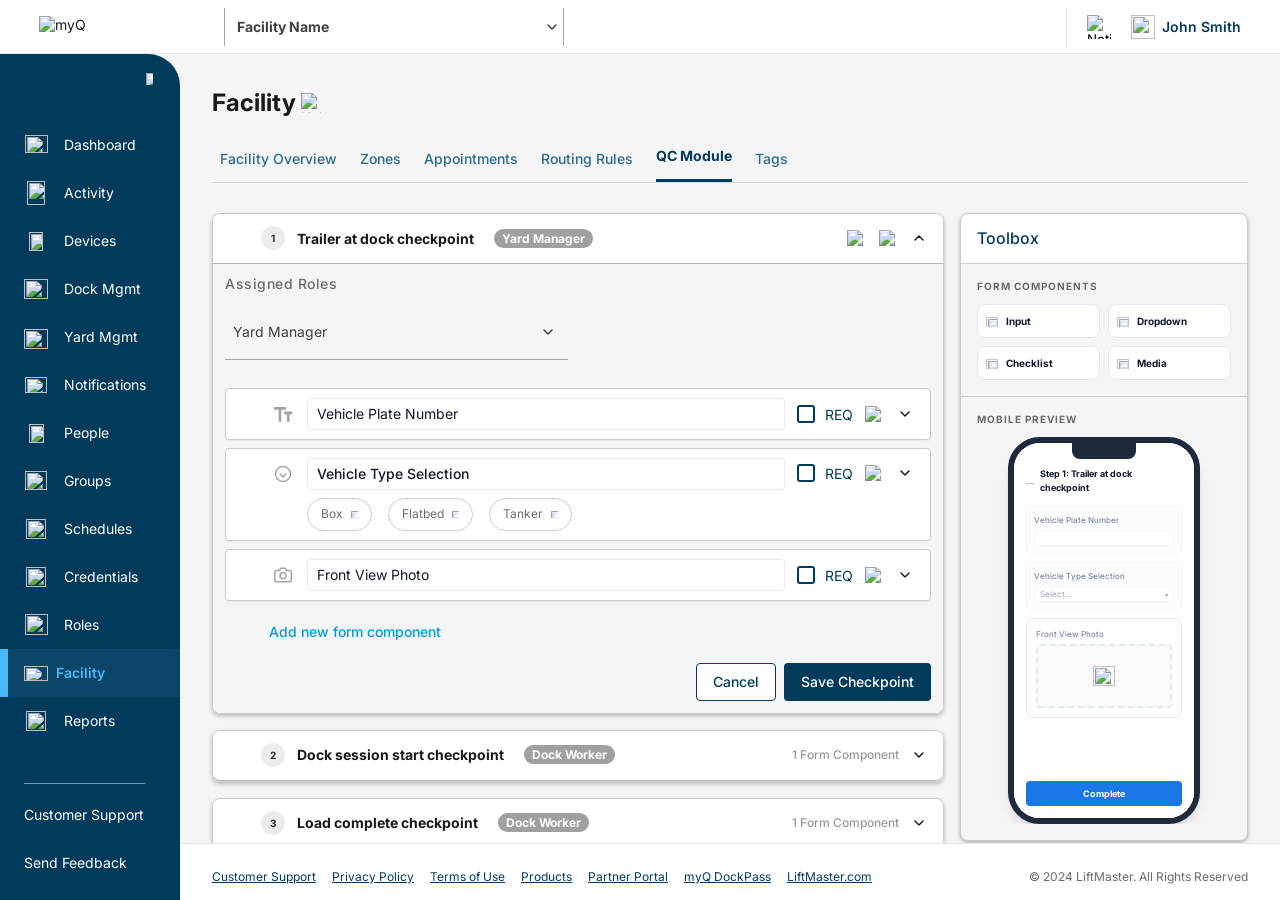
==== commit ad814a05: "Add toolbox panel, mobile preview, and UI polish - Add Toolbox side panel with draggable form compon" ====
--- a/index.html
+++ b/index.html
@@ -19,7 +19,8 @@
     .content-scroll { flex: 1; overflow-y: auto; padding: 32px 32px 0; display: flex; flex-direction: column; }
     .page-header { margin-bottom: 14px; }
     .page-title-row { margin-bottom: 14px; }
-    .section { display: flex; flex-direction: column; gap: 16px; margin-top: 16px; padding-bottom: 32px; position: relative; }
+    .section-layout { display: flex; align-items: stretch; gap: 16px; margin-top: 16px; padding-bottom: 32px; }
+    .section { display: flex; flex-direction: column; gap: 16px; flex: 1; min-width: 0; position: relative; }
     .drop-indicator {
       position: absolute; left: 0; right: 0; height: 3px;
       background: #009cde; border-radius: 1px;
@@ -131,7 +132,8 @@
           </nav>
         </div>
 
-        <!-- Checkpoint List -->
+        <!-- Checkpoint List + Toolbox -->
+        <div class="section-layout">
         <div class="section">
 
           <!-- ── Checkpoint 1: Expanded ─────────────────── -->
@@ -565,6 +567,60 @@
           </button>
 
         </div><!-- /section -->
+
+        <!-- ── Toolbox Panel ──────────────────────────────── -->
+        <aside class="toolbox-panel">
+          <div class="toolbox-header">
+            <span class="toolbox-title">Toolbox</span>
+          </div>
+          <div class="toolbox-section">
+            <div class="toolbox-section-label">Form Components</div>
+            <div class="toolbox-fc-grid">
+              <div class="toolbox-fc-item" data-fc-type="text" draggable="true">
+                <div class="toolbox-fc-icon"><img src="https://www.figma.com/api/mcp/asset/a6fddaa2-ecbd-4dbf-8e42-37aa5f8bca79" alt=""></div>
+                <span class="toolbox-fc-label">Input</span>
+                <div class="toolbox-fc-drag-icon"><img src="https://www.figma.com/api/mcp/asset/7be75fa4-1b20-4412-8f62-412dbc0ed0af" alt=""></div>
+              </div>
+              <div class="toolbox-fc-item" data-fc-type="dropdown" draggable="true">
+                <div class="toolbox-fc-icon"><img src="https://www.figma.com/api/mcp/asset/1cb58b62-e995-412f-b1dd-5ceeb998ce3f" alt=""></div>
+                <span class="toolbox-fc-label">Dropdown</span>
+                <div class="toolbox-fc-drag-icon"><img src="https://www.figma.com/api/mcp/asset/7be75fa4-1b20-4412-8f62-412dbc0ed0af" alt=""></div>
+              </div>
+              <div class="toolbox-fc-item" data-fc-type="checklist" draggable="true">
+                <div class="toolbox-fc-icon"><img src="https://www.figma.com/api/mcp/asset/c7c198c9-8814-4989-98f8-1c931938d072" alt=""></div>
+                <span class="toolbox-fc-label">Checklist</span>
+                <div class="toolbox-fc-drag-icon"><img src="https://www.figma.com/api/mcp/asset/7be75fa4-1b20-4412-8f62-412dbc0ed0af" alt=""></div>
+              </div>
+              <div class="toolbox-fc-item" data-fc-type="media" draggable="true">
+                <div class="toolbox-fc-icon"><img src="https://www.figma.com/api/mcp/asset/97a2feba-ac1a-4152-a077-339f6d581d30" alt=""></div>
+                <span class="toolbox-fc-label">Media</span>
+                <div class="toolbox-fc-drag-icon"><img src="https://www.figma.com/api/mcp/asset/7be75fa4-1b20-4412-8f62-412dbc0ed0af" alt=""></div>
+              </div>
+            </div>
+          </div>
+          <div class="toolbox-preview-section">
+            <div class="toolbox-section-label">Mobile Preview</div>
+            <div class="toolbox-preview-wrap">
+              <div class="phone-mockup">
+                <div class="phone-notch"></div>
+                <div class="phone-screen">
+                  <div class="phone-step-header">
+                    <div class="phone-back-icon"><img src="https://www.figma.com/api/mcp/asset/4142ffa9-fe51-40a7-9cd9-13c692006beb" alt=""></div>
+                    <span class="phone-step-title" id="phone-title">Select a checkpoint</span>
+                  </div>
+                  <div class="phone-fields" id="phone-fields">
+                    <div class="phone-empty">Open a checkpoint to see its mobile preview</div>
+                  </div>
+                  <div class="phone-cta">
+                    <button class="phone-cta-btn">Complete</button>
+                  </div>
+                </div>
+              </div>
+            </div>
+          </div>
+        </aside>
+
+        </div><!-- /section-layout -->
       </div><!-- /content-scroll -->
 
       <!-- Page Footer -->
@@ -581,62 +637,6 @@
         <span class="footer-copyright">© 2024 LiftMaster. All Rights Reserved</span>
       </footer>
     </main>
-
-    <!-- ── Toolbox Panel ──────────────────────────────────── -->
-    <aside class="toolbox-panel">
-      <div class="toolbox-header">
-        <span class="toolbox-title">Toolbox</span>
-      </div>
-
-      <!-- Form Components -->
-      <div class="toolbox-section">
-        <div class="toolbox-section-label">Form Components</div>
-        <div class="toolbox-fc-grid">
-          <div class="toolbox-fc-item" data-fc-type="text" draggable="true">
-            <div class="toolbox-fc-icon"><img src="https://www.figma.com/api/mcp/asset/a6fddaa2-ecbd-4dbf-8e42-37aa5f8bca79" alt=""></div>
-            <span class="toolbox-fc-label">Input</span>
-            <div class="toolbox-fc-drag-icon"><img src="https://www.figma.com/api/mcp/asset/7be75fa4-1b20-4412-8f62-412dbc0ed0af" alt=""></div>
-          </div>
-          <div class="toolbox-fc-item" data-fc-type="dropdown" draggable="true">
-            <div class="toolbox-fc-icon"><img src="https://www.figma.com/api/mcp/asset/1cb58b62-e995-412f-b1dd-5ceeb998ce3f" alt=""></div>
-            <span class="toolbox-fc-label">Dropdown</span>
-            <div class="toolbox-fc-drag-icon"><img src="https://www.figma.com/api/mcp/asset/7be75fa4-1b20-4412-8f62-412dbc0ed0af" alt=""></div>
-          </div>
-          <div class="toolbox-fc-item" data-fc-type="checklist" draggable="true">
-            <div class="toolbox-fc-icon"><img src="https://www.figma.com/api/mcp/asset/c7c198c9-8814-4989-98f8-1c931938d072" alt=""></div>
-            <span class="toolbox-fc-label">Checklist</span>
-            <div class="toolbox-fc-drag-icon"><img src="https://www.figma.com/api/mcp/asset/7be75fa4-1b20-4412-8f62-412dbc0ed0af" alt=""></div>
-          </div>
-          <div class="toolbox-fc-item" data-fc-type="media" draggable="true">
-            <div class="toolbox-fc-icon"><img src="https://www.figma.com/api/mcp/asset/97a2feba-ac1a-4152-a077-339f6d581d30" alt=""></div>
-            <span class="toolbox-fc-label">Media</span>
-            <div class="toolbox-fc-drag-icon"><img src="https://www.figma.com/api/mcp/asset/7be75fa4-1b20-4412-8f62-412dbc0ed0af" alt=""></div>
-          </div>
-        </div>
-      </div>
-
-      <!-- Mobile Preview -->
-      <div class="toolbox-preview-section">
-        <div class="toolbox-section-label">Mobile Preview</div>
-        <div class="toolbox-preview-wrap">
-          <div class="phone-mockup">
-            <div class="phone-notch"></div>
-            <div class="phone-screen">
-              <div class="phone-step-header">
-                <div class="phone-back-icon"><img src="https://www.figma.com/api/mcp/asset/4142ffa9-fe51-40a7-9cd9-13c692006beb" alt=""></div>
-                <span class="phone-step-title" id="phone-title">Select a checkpoint</span>
-              </div>
-              <div class="phone-fields" id="phone-fields">
-                <div class="phone-empty">Open a checkpoint to see its mobile preview</div>
-              </div>
-              <div class="phone-cta">
-                <button class="phone-cta-btn">Complete</button>
-              </div>
-            </div>
-          </div>
-        </div>
-      </div>
-    </aside>
 
   </div>
 </div>
--- a/components.css
+++ b/components.css
@@ -99,13 +99,17 @@
 /* ─── Checkpoint Card ────────────────────────────────────── */
 .checkpoint-card {
   background: rgba(255,255,255,0.7);
-  border: 0.75px solid #ccc; border-radius: 4px;
+  border: 0.75px solid #ccc; border-radius: 8px;
   box-shadow: 0 2px 4px rgba(0,0,0,0.25);
 }
 .checkpoint-row {
   display: flex; align-items: center; justify-content: space-between;
   padding: 12px 12px 13px; background: #fff;
   border-bottom: 1px solid #b2b2b2; cursor: pointer;
+  border-radius: 8px;
+}
+.checkpoint-card.is-open .checkpoint-row {
+  border-radius: 8px 8px 0 0;
 }
 .checkpoint-row-left { display: flex; align-items: center; gap: 12px; }
 .drag-handle {
@@ -138,7 +142,7 @@
 .expand-arrow.open svg { transform: rotate(180deg); }
 
 /* ─── Checkpoint Expanded Body ───────────────────────────── */
-.checkpoint-expanded { background: #f5f5f5; padding: 12px; display: flex; flex-direction: column; gap: 12px; }
+.checkpoint-expanded { background: #f5f5f5; padding: 12px; display: flex; flex-direction: column; gap: 12px; border-radius: 0 0 8px 8px; }
 .checkpoint-expanded.hidden { display: none; }
 
 /* ─── Assigned Roles ─────────────────────────────────────── */
@@ -399,13 +403,18 @@
 .toolbox-panel {
   width: 288px; flex-shrink: 0;
   display: flex; flex-direction: column;
-  background: #f5f5f5; border-left: 1px solid #ccc;
-  overflow: hidden; z-index: 50;
+  background: #f5f5f5;
+  border: 1px solid #ccc; border-radius: 8px;
+  box-shadow: 0 2px 4px rgba(0,0,0,0.25), 0 1px 2px rgba(0,0,0,0.05);
+  overflow: hidden;
+  position: sticky; top: 0;
+  align-self: flex-start;
 }
 .toolbox-header {
-  height: 54px; flex-shrink: 0;
+  flex-shrink: 0; min-height: 50px;
   display: flex; align-items: center;
-  padding: 0 16px; background: #fff; border-bottom: 1px solid #ccc;
+  padding: 12px 16px 13px; background: #fff; border-bottom: 1px solid #ccc;
+  border-radius: 8px 8px 0 0;
 }
 .toolbox-title { font-size: 16px; font-weight: 500; color: #003b5c; }
 .toolbox-section { padding: 16px; border-bottom: 1px solid #ccc; flex-shrink: 0; }
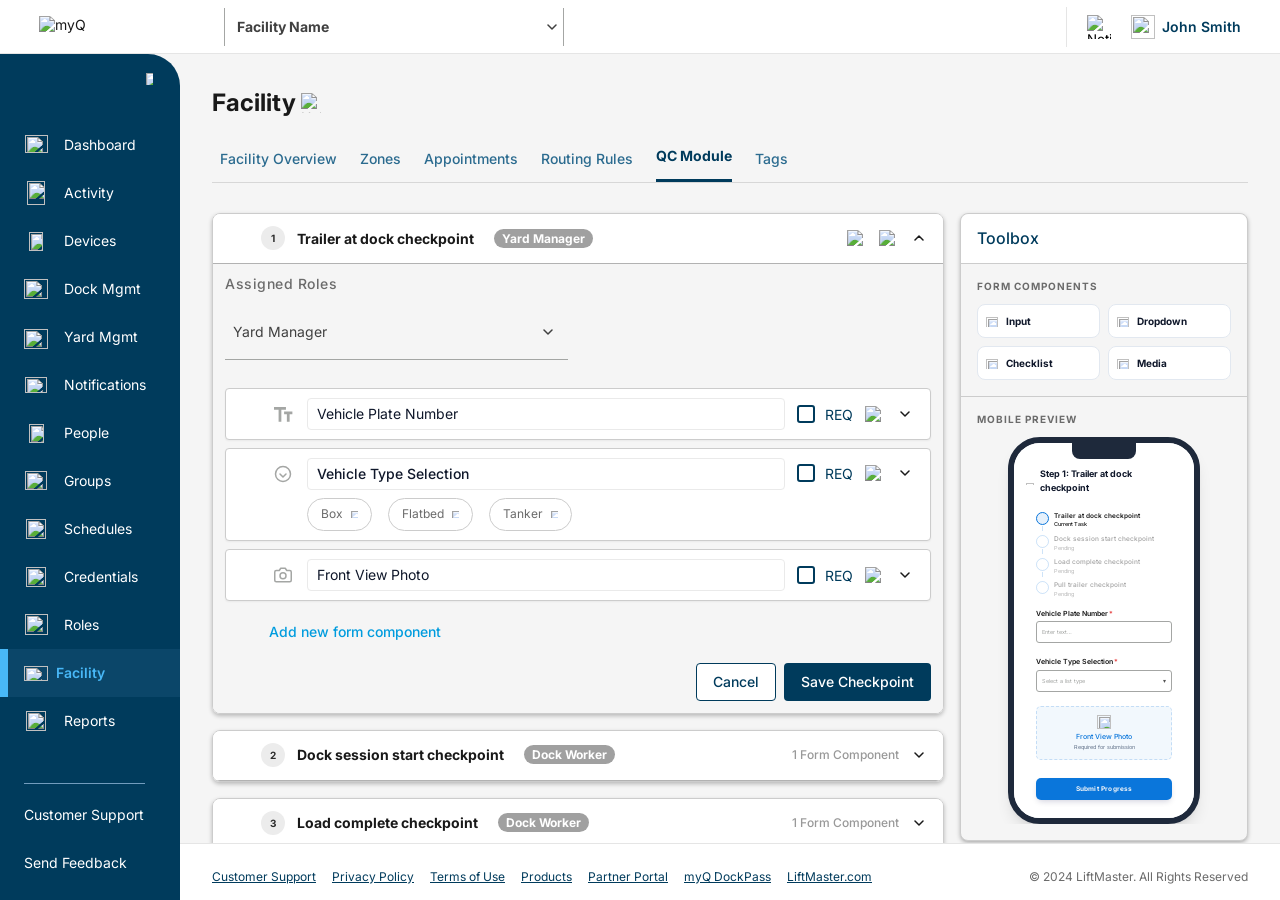
==== commit f81d3336: "Accurate mobile preview, accordion checkpoints, and UI fixes - Rebuild mobile preview with accurate " ====
--- a/index.html
+++ b/index.html
@@ -606,13 +606,14 @@
                 <div class="phone-screen">
                   <div class="phone-step-header">
                     <div class="phone-back-icon"><img src="https://www.figma.com/api/mcp/asset/4142ffa9-fe51-40a7-9cd9-13c692006beb" alt=""></div>
-                    <span class="phone-step-title" id="phone-title">Select a checkpoint</span>
-                  </div>
+                    <span class="phone-step-title" id="phone-title"></span>
+                  </div>
+                  <div id="phone-stepper" class="mob-stepper"></div>
                   <div class="phone-fields" id="phone-fields">
                     <div class="phone-empty">Open a checkpoint to see its mobile preview</div>
                   </div>
-                  <div class="phone-cta">
-                    <button class="phone-cta-btn">Complete</button>
+                  <div style="flex-shrink:0;padding:4px 10px 6px;">
+                    <div class="mob-submit-btn"><span class="mob-submit-text">Submit Progress</span></div>
                   </div>
                 </div>
               </div>
@@ -685,6 +686,15 @@
     if (!expanded) return;
 
     const isOpen = card.classList.contains('is-open');
+
+    // Collapse all other open checkpoints first
+    document.querySelectorAll('.checkpoint-card.is-open').forEach(other => {
+      if (other === card) return;
+      other.classList.remove('is-open');
+      other.querySelector('.checkpoint-expanded')?.classList.add('hidden');
+      other.querySelector('.checkpoint-row-right .expand-arrow')?.classList.remove('open');
+    });
+
     if (isOpen) {
       card.classList.remove('is-open');
       expanded.classList.add('hidden');
@@ -1525,11 +1535,8 @@
         activeModalTrigger = null;
       }
     }
-    if (!e.target.closest('.roles-dropdown-wrap')) {
-      document.querySelectorAll('.roles-dropdown-wrap.open').forEach(wrap => {
-        wrap.classList.remove('open');
-        wrap.querySelector('.roles-dropdown-list').classList.add('hidden');
-      });
+    if (!e.target.closest('.roles-dropdown-wrap') && !e.target.closest('.roles-dropdown-list')) {
+      _closeAllRolesDropdowns();
     }
   });
 
@@ -1545,22 +1552,61 @@
   }
 
   /* ── Mobile Preview ─────────────────────────────────────── */
+  const MOB_ICON_DONE    = 'https://www.figma.com/api/mcp/asset/e476802b-6c04-45fa-b58b-45586ffa05c5';
+  const MOB_ICON_CURRENT = 'https://www.figma.com/api/mcp/asset/318035c3-9005-40ca-a45b-6917c46d13ad';
+  const MOB_ICON_PENDING = 'https://www.figma.com/api/mcp/asset/204efe93-d8f5-4ac9-9b10-fd93da99ba41';
+  const MOB_ICON_CAMERA  = 'https://www.figma.com/api/mcp/asset/c0a02303-c20c-4a22-b262-159777eb2848';
+
   function updateMobilePreview() {
-    const titleEl = document.getElementById('phone-title');
-    const fieldsEl = document.getElementById('phone-fields');
+    const titleEl   = document.getElementById('phone-title');
+    const stepperEl = document.getElementById('phone-stepper');
+    const fieldsEl  = document.getElementById('phone-fields');
     if (!titleEl || !fieldsEl) return;
 
-    const openCard = document.querySelector('.checkpoint-card.is-open');
+    const allCards = Array.from(document.querySelectorAll('.section > .checkpoint-card'));
+    const openCard = allCards.find(c => c.classList.contains('is-open'));
+
     if (!openCard) {
-      titleEl.textContent = 'Select a checkpoint';
+      titleEl.textContent = '';
+      if (stepperEl) stepperEl.innerHTML = '';
       fieldsEl.innerHTML = '<div class="phone-empty">Open a checkpoint to see its mobile preview</div>';
       return;
     }
 
-    const stepNum = openCard.querySelector('.step-badge span')?.textContent || '';
+    // Title
+    const stepNum   = openCard.querySelector('.step-badge span')?.textContent || '';
     const checkTitle = openCard.querySelector('.checkpoint-title')?.textContent?.trim() || 'Checkpoint';
     titleEl.textContent = `Step ${stepNum}: ${checkTitle}`;
 
+    // Progress stepper
+    if (stepperEl) {
+      const openIdx = allCards.indexOf(openCard);
+      stepperEl.innerHTML = allCards.map((card, i) => {
+        const t = card.querySelector('.checkpoint-title')?.textContent?.trim() || 'Checkpoint';
+        const n = card.querySelector('.step-badge span')?.textContent || (i + 1);
+        let state, subLabel;
+        if (i < openIdx)      { state = 'done';    subLabel = 'Done'; }
+        else if (i === openIdx){ state = 'current'; subLabel = 'Current Task'; }
+        else                   { state = 'pending'; subLabel = 'Pending'; }
+
+        const icon = state === 'done' ? MOB_ICON_DONE : state === 'current' ? MOB_ICON_CURRENT : MOB_ICON_PENDING;
+        const lineClass = i < allCards.length - 1 ? `mob-step-line ${state === 'done' ? 'done' : 'current'}` : '';
+        const line = i < allCards.length - 1 ? `<div class="${lineClass}"></div>` : '';
+
+        return `<div class="mob-step">
+          <div class="mob-step-left">
+            <div class="mob-step-dot ${state}"><img src="${icon}" alt=""></div>
+            ${line}
+          </div>
+          <div class="mob-step-info">
+            <div class="mob-step-title ${state === 'pending' ? 'pending' : ''}">${t}</div>
+            <div class="mob-step-sub ${state}">${subLabel}</div>
+          </div>
+        </div>`;
+      }).join('');
+    }
+
+    // Form fields
     const fcs = openCard.querySelectorAll('.form-components > .form-comp');
     if (!fcs.length) {
       fieldsEl.innerHTML = '<div class="phone-empty">No form components yet</div>';
@@ -1571,20 +1617,50 @@
     fcs.forEach(fc => {
       if (fc.classList.contains('form-comp-input-entry')) {
         const label = fc.querySelector('.form-comp-input p')?.textContent || 'Text Field';
-        html += `<div class="phone-field-text"><div class="phone-field-label">${label}</div><div class="phone-input-line"></div></div>`;
+        const isNum = fc.dataset.inputType === 'numbers';
+        html += `<div class="mob-section">
+          <div class="mob-section-label">${label}<span class="mob-req">*</span></div>
+          <div class="mob-input-field">
+            <span class="mob-input-placeholder">${isNum ? 'Enter value…' : 'Enter text…'}</span>
+          </div>
+        </div>`;
+
       } else if (fc.classList.contains('form-comp-dropdown')) {
         const label = fc.querySelector('.chip-input p')?.textContent || 'Dropdown';
-        html += `<div class="phone-field-dropdown"><div class="phone-field-label">${label}</div><div class="phone-dd-line"><span class="phone-dd-placeholder">Select...</span><span class="phone-dd-arrow">▾</span></div></div>`;
+        html += `<div class="mob-section">
+          <div class="mob-section-label">${label}<span class="mob-req">*</span></div>
+          <div class="mob-dropdown-field">
+            <span class="mob-input-placeholder">Select a list type</span>
+            <span class="mob-dropdown-caret">▾</span>
+          </div>
+        </div>`;
+
       } else if (fc.classList.contains('form-comp-checklist')) {
         const label = fc.querySelector('.chip-input p')?.textContent || 'Checklist';
-        const inputs = Array.from(fc.querySelectorAll('.cl-option-title-input')).slice(0, 4);
-        const items = inputs.length
-          ? inputs.map(inp => `<div class="phone-check-item"><div class="phone-check-box"></div><span class="phone-check-text">${inp.value.trim() || inp.placeholder}</span></div>`).join('')
-          : '<div class="phone-check-item"><div class="phone-check-box"></div><span class="phone-check-text">Item 1</span></div>';
-        html += `<div class="phone-field-checklist"><div class="phone-field-label">${label}</div>${items}</div>`;
+        const rows  = Array.from(fc.querySelectorAll('.cl-option-title-input')).slice(0, 4);
+        const items = (rows.length ? rows : [{value:'', placeholder:'Item 1'}])
+          .map(inp => {
+            const title = inp.value?.trim() || inp.placeholder || 'Item';
+            const desc  = inp.closest('.cl-option-row')?.querySelector('.cl-option-desc-input')?.value?.trim() || 'Description';
+            return `<div class="mob-cl-item">
+              <div class="mob-cl-checkbox"></div>
+              <div><div class="mob-cl-title">${title}</div><div class="mob-cl-desc">${desc}</div></div>
+            </div>`;
+          }).join('');
+        html += `<div class="mob-section">
+          <div class="mob-section-label">${label}<span class="mob-req">*</span></div>
+          <div class="mob-cl-list">${items}</div>
+        </div>`;
+
       } else {
         const label = fc.querySelector('.form-comp-input p')?.textContent || 'Photo';
-        html += `<div class="phone-field-photo"><div class="phone-field-label">${label}</div><div class="phone-photo-box"><img src="https://www.figma.com/api/mcp/asset/22018cd2-c349-4066-9386-3625c19d61d7" alt=""></div></div>`;
+        html += `<div class="mob-section">
+          <div class="mob-photo-upload">
+            <div class="mob-photo-icon"><img src="${MOB_ICON_CAMERA}" alt=""></div>
+            <div class="mob-photo-title">${label}</div>
+            <div class="mob-photo-sub">Required for submission</div>
+          </div>
+        </div>`;
       }
     });
     fieldsEl.innerHTML = html;
@@ -1705,17 +1781,29 @@
     updateMobilePreview();
   });
 
+  document.querySelector('.content-scroll')?.addEventListener('scroll', _closeAllRolesDropdowns, { passive: true });
+
+  function _closeAllRolesDropdowns() {
+    document.querySelectorAll('.roles-dropdown-wrap.open').forEach(w => {
+      w.classList.remove('open');
+      const l = w.querySelector('.roles-dropdown-list');
+      if (l) l.classList.add('hidden');
+    });
+  }
+
   function toggleRolesDropdown(wrap, e) {
     e && e.stopPropagation();
     const list = wrap.querySelector('.roles-dropdown-list');
     const isOpen = wrap.classList.contains('open');
-    // Close all others
-    document.querySelectorAll('.roles-dropdown-wrap.open').forEach(w => {
-      w.classList.remove('open');
-      w.querySelector('.roles-dropdown-list').classList.add('hidden');
-    });
+    _closeAllRolesDropdowns();
     if (!isOpen) {
       wrap.classList.add('open');
+      // Position the fixed list under the trigger
+      const trigger = wrap.querySelector('.roles-dropdown');
+      const rect = trigger.getBoundingClientRect();
+      list.style.top   = rect.bottom + 'px';
+      list.style.left  = rect.left + 'px';
+      list.style.width = rect.width + 'px';
       list.classList.remove('hidden');
     }
   }
--- a/components.css
+++ b/components.css
@@ -101,15 +101,12 @@
   background: rgba(255,255,255,0.7);
   border: 0.75px solid #ccc; border-radius: 8px;
   box-shadow: 0 2px 4px rgba(0,0,0,0.25);
+  overflow: hidden;
 }
 .checkpoint-row {
   display: flex; align-items: center; justify-content: space-between;
   padding: 12px 12px 13px; background: #fff;
   border-bottom: 1px solid #b2b2b2; cursor: pointer;
-  border-radius: 8px;
-}
-.checkpoint-card.is-open .checkpoint-row {
-  border-radius: 8px 8px 0 0;
 }
 .checkpoint-row-left { display: flex; align-items: center; gap: 12px; }
 .drag-handle {
@@ -142,7 +139,7 @@
 .expand-arrow.open svg { transform: rotate(180deg); }
 
 /* ─── Checkpoint Expanded Body ───────────────────────────── */
-.checkpoint-expanded { background: #f5f5f5; padding: 12px; display: flex; flex-direction: column; gap: 12px; border-radius: 0 0 8px 8px; }
+.checkpoint-expanded { background: #f5f5f5; padding: 12px; display: flex; flex-direction: column; gap: 12px; }
 .checkpoint-expanded.hidden { display: none; }
 
 /* ─── Assigned Roles ─────────────────────────────────────── */
@@ -158,9 +155,9 @@
 .roles-dropdown-arrow { width: 24px; height: 24px; flex-shrink: 0; transition: transform 0.15s; display: flex; align-items: center; justify-content: center; }
 .roles-dropdown-wrap.open .roles-dropdown-arrow { transform: rotate(180deg); }
 .roles-dropdown-list {
-  position: absolute; top: 100%; left: 0; width: 100%;
-  background: #fff; border: 1px solid #a4a6a4; border-top: none;
-  box-shadow: 0 4px 8px rgba(0,0,0,0.12); z-index: 100;
+  position: fixed;
+  background: #fff; border: 1px solid #a4a6a4;
+  box-shadow: 0 4px 8px rgba(0,0,0,0.12); z-index: 9999;
 }
 .roles-dropdown-list.hidden { display: none; }
 .roles-dropdown-item {
@@ -540,6 +537,121 @@
   font-size: 9px; font-weight: 700; line-height: 13.5px; cursor: default;
 }
 
+/* ─── Mobile Preview Components (phone-scale ≈ 40%) ─────── */
+.mob-stepper { padding: 6px 10px 4px; flex-shrink: 0; }
+.mob-step { display: flex; gap: 5px; align-items: flex-start; }
+.mob-step-left { display: flex; flex-direction: column; align-items: center; flex-shrink: 0; width: 13px; }
+.mob-step-dot {
+  width: 13px; height: 13px; border-radius: 50%; flex-shrink: 0;
+  box-sizing: border-box;
+  display: flex; align-items: center; justify-content: center;
+  overflow: hidden; line-height: 0; font-size: 0;
+}
+.mob-step-dot.done { background: #5fae52; }
+.mob-step-dot.current { background: rgba(10,118,219,0.1); border: 1.5px solid #0a76db; }
+.mob-step-dot.pending { background: transparent; border: 1.5px solid rgba(10,118,219,0.2); }
+.mob-step-dot img {
+  width: 9px; height: 9px; object-fit: contain; display: block; flex-shrink: 0;
+}
+.mob-step-line { width: 1px; flex: 1; min-height: 5px; margin: 1px 0; }
+.mob-step-line.done { background: #43ac1d; }
+.mob-step-line.current { background: rgba(10,118,219,0.2); }
+.mob-step-info { flex: 1; padding-bottom: 6px; }
+.mob-step-title { font-size: 6.5px; font-weight: 600; color: #191919; line-height: 1.3; }
+.mob-step-title.pending { color: rgba(25,25,25,0.4); font-weight: 500; }
+.mob-step-sub { font-size: 5.5px; color: rgba(25,25,25,0.6); font-weight: 500; line-height: 1.4; margin-top: 1px; }
+.mob-step-sub.current { color: #191919; }
+.mob-step-sub.pending { color: rgba(25,25,25,0.3); font-weight: 400; }
+
+.mob-section { padding: 0 10px 6px; flex-shrink: 0; }
+.mob-section-label { font-size: 7px; font-weight: 600; color: #191919; line-height: 1.4; margin-bottom: 3px; }
+.mob-section-label .mob-req { color: #e53e3e; margin-left: 1px; }
+
+.mob-input-field {
+  background: #fff; border: 1px solid #a4a6a4; border-radius: 3px;
+  height: 22px; display: flex; align-items: center; padding: 0 5px;
+}
+.mob-input-placeholder { font-size: 5.5px; color: #a4a6a4; }
+.mob-dropdown-field {
+  background: #fff; border: 1px solid #a4a6a4; border-radius: 3px;
+  height: 22px; display: flex; align-items: center;
+  padding: 0 5px; justify-content: space-between;
+}
+.mob-dropdown-caret { font-size: 6px; color: #555; line-height: 1; }
+
+.mob-cl-list { display: flex; flex-direction: column; gap: 3px; }
+.mob-cl-item {
+  background: #fff; border: 1px solid #a6a6a6; border-radius: 3px;
+  display: flex; align-items: flex-start; gap: 4px; padding: 5px 4px;
+}
+.mob-cl-checkbox {
+  width: 9px; height: 9px; flex-shrink: 0;
+  border: 1.5px solid #009cde; border-radius: 2px;
+  background: #fff; margin-top: 1px;
+}
+.mob-cl-title { font-size: 6.5px; font-weight: 400; color: #404040; line-height: 1.3; }
+.mob-cl-desc { font-size: 5px; font-weight: 500; color: #6b6b6b; line-height: 1.3; margin-top: 1px; }
+
+.mob-photo-upload {
+  background: rgba(10,118,219,0.05); border: 1.5px dashed rgba(10,118,219,0.2);
+  border-radius: 5px; padding: 8px 6px;
+  display: flex; flex-direction: column; align-items: center; justify-content: center; gap: 3px;
+}
+.mob-photo-icon { width: 14px; height: 14px; flex-shrink: 0; display: flex; align-items: center; justify-content: center; }
+.mob-photo-icon img { width: 100%; height: 100%; object-fit: contain; }
+.mob-photo-title { font-size: 7px; font-weight: 500; color: #0a76db; line-height: 1.3; text-align: center; }
+.mob-photo-sub { font-size: 5.5px; color: #64748b; line-height: 1.3; text-align: center; }
+
+.mob-submit { flex-shrink: 0; padding: 6px 10px 8px; }
+.mob-submit-btn {
+  background: #0a76db; border-radius: 5px; height: 22px;
+  display: flex; align-items: center; justify-content: center;
+  box-shadow: 0 3px 6px -2px rgba(0,0,71,0.2);
+}
+.mob-submit-text { font-size: 6.5px; font-weight: 700; color: #f1f5f9; letter-spacing: 0.2px; }
+
+/* ─── Mobile Components (full-size for component library) ── */
+.mob-full-input {
+  background: #fff; border: 1px solid #a4a6a4; border-radius: 8px;
+  height: 56px; display: flex; align-items: center; padding: 8px;
+  width: 100%;
+}
+.mob-full-input-placeholder { font-size: 14px; color: #a4a6a4; }
+.mob-full-dropdown {
+  background: #fff; border: 1px solid #a4a6a4; border-radius: 8px;
+  height: 56px; display: flex; align-items: center;
+  padding: 8px 12px; justify-content: space-between; width: 100%;
+}
+.mob-full-dropdown-caret { font-size: 11px; color: #555; }
+.mob-full-cl-item {
+  background: #fff; border: 1px solid #a6a6a6; border-radius: 8px;
+  display: flex; align-items: flex-start; gap: 7px;
+  padding: 15px 8px; width: 100%;
+}
+.mob-full-checkbox {
+  width: 24px; height: 24px; flex-shrink: 0;
+  border: 2px solid #009cde; border-radius: 2px;
+  background: #fff; display: flex; align-items: center; justify-content: center;
+}
+.mob-full-cl-title { font-size: 16px; color: #404040; line-height: 21px; }
+.mob-full-cl-desc { font-size: 12px; font-weight: 500; color: #6b6b6b; line-height: 16px; margin-top: 2px; }
+.mob-full-photo {
+  background: rgba(10,118,219,0.05); border: 2px dashed rgba(10,118,219,0.2);
+  border-radius: 12px; padding: 18px;
+  display: flex; flex-direction: column; align-items: center; gap: 8px; width: 100%;
+}
+.mob-full-photo-icon { width: 36px; height: 36px; display: flex; align-items: center; justify-content: center; }
+.mob-full-photo-icon img { width: 100%; height: 100%; object-fit: contain; }
+.mob-full-photo-title { font-size: 18px; font-weight: 500; color: #0a76db; line-height: 28px; text-align: center; }
+.mob-full-photo-sub { font-size: 14px; color: #64748b; line-height: 20px; text-align: center; }
+.mob-full-submit {
+  background: #0a76db; border-radius: 12px; height: 56px;
+  display: flex; align-items: center; justify-content: center;
+  box-shadow: 0 10px 15px -3px rgba(0,0,71,0.2), 0 4px 6px -4px rgba(0,0,71,0.2);
+  width: 100%;
+}
+.mob-full-submit-text { font-size: 16px; font-weight: 700; color: #f1f5f9; letter-spacing: 0.4px; }
+
 /* ─── Page Footer ────────────────────────────────────────── */
 .page-footer {
   border-top: 1px solid #e5e5e5; padding: 25px 32px 16px;
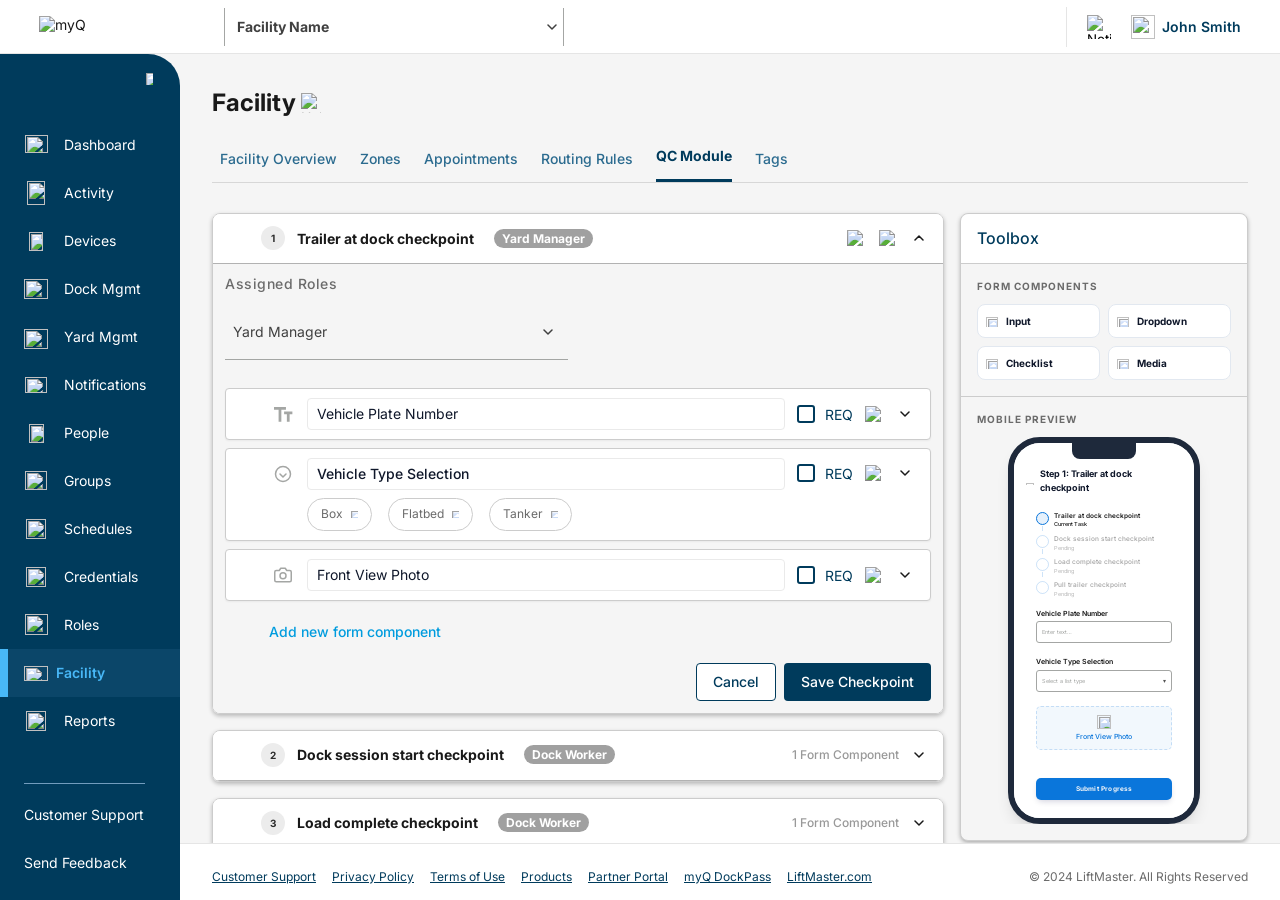
==== commit 74b13504: "REQ state drives mobile preview asterisks and submit button - Show red * on field labels only when R" ====
--- a/index.html
+++ b/index.html
@@ -613,7 +613,7 @@
                     <div class="phone-empty">Open a checkpoint to see its mobile preview</div>
                   </div>
                   <div style="flex-shrink:0;padding:4px 10px 6px;">
-                    <div class="mob-submit-btn"><span class="mob-submit-text">Submit Progress</span></div>
+                    <div class="mob-submit-btn" id="phone-submit-btn"><span class="mob-submit-text">Submit Progress</span></div>
                   </div>
                 </div>
               </div>
@@ -1608,18 +1608,26 @@
 
     // Form fields
     const fcs = openCard.querySelectorAll('.form-components > .form-comp');
+    const submitBtn = document.getElementById('phone-submit-btn');
     if (!fcs.length) {
       fieldsEl.innerHTML = '<div class="phone-empty">No form components yet</div>';
+      if (submitBtn) submitBtn.classList.remove('disabled');
       return;
     }
 
     let html = '';
+    let hasUnmetRequired = false;
+
     fcs.forEach(fc => {
+      const isReq = fc.querySelector('.req-checkbox.checked') !== null;
+      if (isReq) hasUnmetRequired = true;
+      const req = isReq ? '<span class="mob-req">*</span>' : '';
+
       if (fc.classList.contains('form-comp-input-entry')) {
         const label = fc.querySelector('.form-comp-input p')?.textContent || 'Text Field';
         const isNum = fc.dataset.inputType === 'numbers';
         html += `<div class="mob-section">
-          <div class="mob-section-label">${label}<span class="mob-req">*</span></div>
+          <div class="mob-section-label">${label}${req}</div>
           <div class="mob-input-field">
             <span class="mob-input-placeholder">${isNum ? 'Enter value…' : 'Enter text…'}</span>
           </div>
@@ -1628,7 +1636,7 @@
       } else if (fc.classList.contains('form-comp-dropdown')) {
         const label = fc.querySelector('.chip-input p')?.textContent || 'Dropdown';
         html += `<div class="mob-section">
-          <div class="mob-section-label">${label}<span class="mob-req">*</span></div>
+          <div class="mob-section-label">${label}${req}</div>
           <div class="mob-dropdown-field">
             <span class="mob-input-placeholder">Select a list type</span>
             <span class="mob-dropdown-caret">▾</span>
@@ -1648,22 +1656,25 @@
             </div>`;
           }).join('');
         html += `<div class="mob-section">
-          <div class="mob-section-label">${label}<span class="mob-req">*</span></div>
+          <div class="mob-section-label">${label}${req}</div>
           <div class="mob-cl-list">${items}</div>
         </div>`;
 
       } else {
         const label = fc.querySelector('.form-comp-input p')?.textContent || 'Photo';
+        const subText = isReq ? '<div class="mob-photo-sub">Required for submission</div>' : '';
         html += `<div class="mob-section">
           <div class="mob-photo-upload">
             <div class="mob-photo-icon"><img src="${MOB_ICON_CAMERA}" alt=""></div>
             <div class="mob-photo-title">${label}</div>
-            <div class="mob-photo-sub">Required for submission</div>
+            ${subText}
           </div>
         </div>`;
       }
     });
+
     fieldsEl.innerHTML = html;
+    if (submitBtn) submitBtn.classList.toggle('disabled', hasUnmetRequired);
   }
 
   /* ── Toolbox drag into form-components ──────────────────── */
--- a/components.css
+++ b/components.css
@@ -607,7 +607,9 @@
   background: #0a76db; border-radius: 5px; height: 22px;
   display: flex; align-items: center; justify-content: center;
   box-shadow: 0 3px 6px -2px rgba(0,0,71,0.2);
-}
+  transition: background 0.15s, box-shadow 0.15s;
+}
+.mob-submit-btn.disabled { background: #a0aec0; box-shadow: none; }
 .mob-submit-text { font-size: 6.5px; font-weight: 700; color: #f1f5f9; letter-spacing: 0.2px; }
 
 /* ─── Mobile Components (full-size for component library) ── */
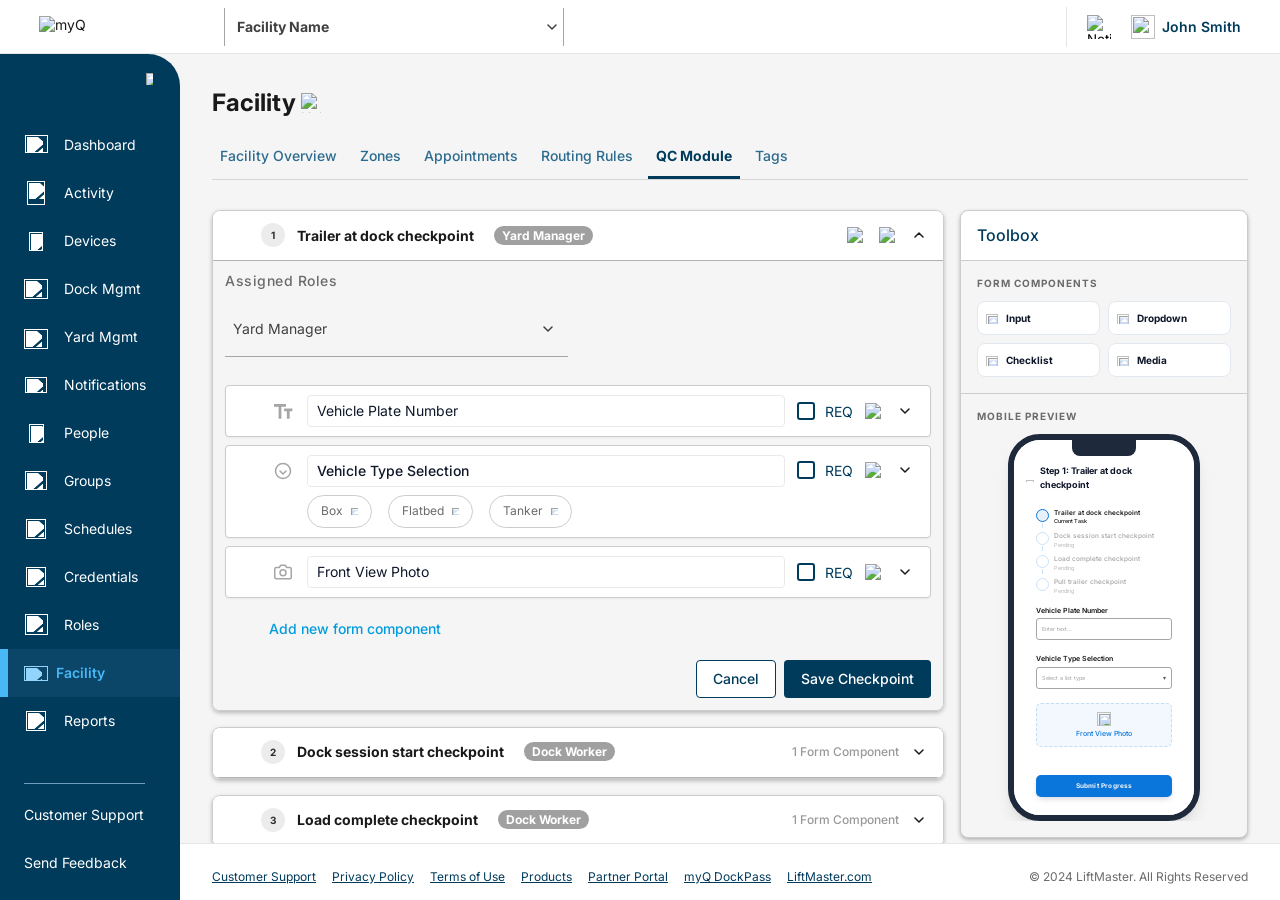
==== commit 22679a38: "Add dock management dashboard and localStorage persistence for checkpoints - Add dock-mgmt.html: das" ====
--- a/index.html
+++ b/index.html
@@ -87,7 +87,7 @@
         <div class="nav-item-icon"><div class="icon-inner" style="top:5.94px;right:9.18px;bottom:5.94px;left:7.54px;"><img src="https://www.figma.com/api/mcp/asset/dbe3b0e2-6dc9-48d5-8984-9ad89477c733" alt="Collapse"></div></div>
       </button>
       <div class="sidebar-nav">
-        <a class="nav-item" href="#"><div class="nav-item-icon"><div class="icon-inner" style="top:2px;right:0.5px;bottom:4px;left:0.5px;"><img src="https://www.figma.com/api/mcp/asset/cd0c973d-95cd-4895-b1c4-5a4d9ba05d9d" alt=""></div></div><span class="nav-item-label">Dashboard</span></a>
+        <a class="nav-item" href="dock-mgmt.html"><div class="nav-item-icon"><div class="icon-inner" style="top:2px;right:0.5px;bottom:4px;left:0.5px;"><img src="https://www.figma.com/api/mcp/asset/cd0c973d-95cd-4895-b1c4-5a4d9ba05d9d" alt=""></div></div><span class="nav-item-label">Dashboard</span></a>
         <a class="nav-item" href="#"><div class="nav-item-icon"><div class="icon-inner" style="top:0;right:3px;bottom:0;left:3px;"><img src="https://www.figma.com/api/mcp/asset/99adb68b-bdde-48b1-8e95-889cbe530794" alt=""></div></div><span class="nav-item-label">Activity</span></a>
         <a class="nav-item" href="#"><div class="nav-item-icon"><div class="icon-inner" style="top:2.5px;right:4.6px;bottom:2.5px;left:4.6px;"><img src="https://www.figma.com/api/mcp/asset/1bf9767a-b4c4-41e2-a2fd-38193402b525" alt=""></div></div><span class="nav-item-label">Devices</span></a>
         <a class="nav-item" href="#"><div class="nav-item-icon"><div class="icon-inner" style="top:2px;right:0;bottom:2px;left:0;overflow:hidden;"><img src="https://www.figma.com/api/mcp/asset/4e4b00d8-7ab5-43f5-b820-b8296456493f" alt=""></div></div><span class="nav-item-label">Dock Mgmt</span></a>
@@ -1083,6 +1083,7 @@
     fc.querySelector('.ie-panel').classList.add('hidden');
     const arrow = fc.querySelector('.ie-expand-arrow');
     if (arrow) arrow.classList.remove('open');
+    saveCheckpointsToStorage();
   }
 
   /* ── Dropdown form-comp: expand / collapse ───────────────── */
@@ -1168,6 +1169,7 @@
     panel.classList.add('hidden');
     chips && chips.classList.remove('hidden');
     arrowEl && arrowEl.classList.remove('open');
+    saveCheckpointsToStorage();
   }
 
   /* ── Dropdown: cancel changes ────────────────────────────── */
@@ -1304,6 +1306,7 @@
     panel.classList.add('hidden');
     chips && chips.classList.remove('hidden');
     arrowEl && arrowEl.classList.remove('open');
+    saveCheckpointsToStorage();
   }
 
   /* ── Checklist: cancel changes ───────────────────────────── */
@@ -1339,6 +1342,7 @@
       span.textContent = (val || '').trim() || original;
       input.replaceWith(span);
       updateMobilePreview();
+      saveCheckpointsToStorage();
     }
     input.addEventListener('keydown', function(e) {
       if (e.key === 'Enter') { e.preventDefault(); commit(input.value); }
@@ -1364,6 +1368,7 @@
       const newP = document.createElement('p');
       newP.textContent = (val || '').trim() || original;
       input.replaceWith(newP);
+      saveCheckpointsToStorage();
     }
     input.addEventListener('keydown', function(e) {
       if (e.key === 'Enter') { e.preventDefault(); commit(input.value); }
@@ -1512,18 +1517,21 @@
       const badge = card.querySelector('.step-badge span');
       if (badge) badge.textContent = i + 1;
     });
-  }
-
-  function updateComponentCount(card) {
+    saveCheckpointsToStorage();
+  }
+
+  function updateComponentCount(card, quiet = false) {
     if (!card) return;
     const count = card.querySelectorAll('.form-components > .form-comp').length;
     const label = card.querySelector('.component-count');
     if (label) label.textContent = count === 1 ? '1 Form Component' : `${count} Form Components`;
+    if (!quiet) saveCheckpointsToStorage();
   }
 
   function updateAllComponentCounts() {
-    document.querySelectorAll('.checkpoint-card').forEach(updateComponentCount);
-  }
+    document.querySelectorAll('.checkpoint-card').forEach(c => updateComponentCount(c, true));
+  }
+
 
   /* ── Close modal / dropdowns on outside click ─────────── */
   document.addEventListener('click', (e) => {
@@ -1787,6 +1795,7 @@
   });
 
   document.addEventListener('DOMContentLoaded', function() {
+    restoreCheckpointsFromStorage(); // rebuild from saved state before syncing UI
     document.querySelectorAll('.roles-dropdown-wrap').forEach(syncRolesUI);
     updateAllComponentCounts();
     updateMobilePreview();
@@ -1822,7 +1831,222 @@
   function updateRoleTags(checkbox, e) {
     e && e.stopPropagation();
     syncRolesUI(checkbox.closest('.roles-dropdown-wrap'));
-  }
+    saveCheckpointsToStorage();
+  }
+
+  /* ── "Save Checkpoint" button ────────────────────────────── */
+  document.addEventListener('click', function(e) {
+    const btn = e.target.closest('.btn-save');
+    if (!btn) return;
+    if (btn.textContent.trim() === 'Save Checkpoint') {
+      saveCheckpointsToStorage();
+    }
+  });
+
+  /* ── Restore checkpoints from localStorage on page load ───── */
+  function _typeToFcType(type) {
+    return type === 'text-input' ? 'text'
+         : type === 'dropdown'   ? 'dropdown'
+         : type === 'checklist'  ? 'checklist'
+         : 'media'; // photo
+  }
+
+  function restoreCheckpointsFromStorage() {
+    const raw = localStorage.getItem('qc_checkpoints');
+    if (!raw) return;
+    let saved;
+    try { saved = JSON.parse(raw); } catch(e) { return; }
+    if (!saved || !saved.length) return;
+
+    const section = document.querySelector('.section');
+    if (!section) return;
+
+    // Replace hardcoded checkpoint cards with saved ones
+    section.querySelectorAll('.checkpoint-card').forEach(c => c.remove());
+    const addBtn = section.querySelector(':scope > .btn-add');
+
+    saved.forEach((cp, idx) => {
+      const card = document.createElement('div');
+      card.className = 'checkpoint-card';
+      card.innerHTML = `
+        <div class="checkpoint-row" onclick="toggleCheckpoint(this)">
+          <div class="checkpoint-row-left">
+            <div class="drag-handle" onclick="event.stopPropagation()"><img src="https://www.figma.com/api/mcp/asset/9d054bab-e3ed-44b7-b049-28d0bd291e64" alt=""></div>
+            <div class="step-badge"><span>${idx + 1}</span></div>
+            <span class="checkpoint-title" ondblclick="startRename(this)">${cp.title}</span>
+            <div class="role-tags-container"></div>
+          </div>
+          <div class="checkpoint-row-right">
+            <span class="component-count">0 Form Components</span>
+            <div class="cp-actions">
+              <button class="icon-btn" onclick="duplicateCheckpoint(this); event.stopPropagation()"><img src="https://www.figma.com/api/mcp/asset/e72c4694-007c-450a-8ad6-effee2469a9a" alt="Copy"></button>
+              <button class="icon-btn" onclick="event.stopPropagation()"><img src="https://www.figma.com/api/mcp/asset/9dacaa33-bced-4dfa-9f2a-1dd63c519c8a" alt="Delete"></button>
+            </div>
+            <div class="expand-arrow">
+              <svg width="10" height="6" viewBox="0 0 10 6" fill="none"><path d="M1 1L5 5L9 1" stroke="#191919" stroke-width="1.5" stroke-linecap="round" stroke-linejoin="round"/></svg>
+            </div>
+          </div>
+        </div>
+        <div class="checkpoint-expanded hidden">
+          <div class="assigned-roles">
+            <span class="assigned-roles-label">Assigned Roles</span>
+            <div class="roles-dropdown-wrap">
+              <div class="roles-dropdown" onclick="toggleRolesDropdown(this.parentElement, event)">
+                <span class="roles-dropdown-value">Select roles</span>
+                <div class="roles-dropdown-arrow"><svg width="10" height="6" viewBox="0 0 10 6" fill="none"><path d="M1 1L5 5L9 1" stroke="#404040" stroke-width="1.5" stroke-linecap="round" stroke-linejoin="round"/></svg></div>
+              </div>
+              <div class="roles-dropdown-list hidden">
+                <label class="roles-dropdown-item"><input type="checkbox" value="Dock Worker" onchange="updateRoleTags(this, event)"><span class="roles-item-check"><svg width="10" height="8" viewBox="0 0 10 8" fill="none"><path d="M1 4L3.5 6.5L9 1" stroke="#fff" stroke-width="1.5" stroke-linecap="round" stroke-linejoin="round"/></svg></span><span class="roles-dropdown-item-label">Dock Worker</span></label>
+                <label class="roles-dropdown-item"><input type="checkbox" value="Guard" onchange="updateRoleTags(this, event)"><span class="roles-item-check"><svg width="10" height="8" viewBox="0 0 10 8" fill="none"><path d="M1 4L3.5 6.5L9 1" stroke="#fff" stroke-width="1.5" stroke-linecap="round" stroke-linejoin="round"/></svg></span><span class="roles-dropdown-item-label">Guard</span></label>
+                <label class="roles-dropdown-item"><input type="checkbox" value="Yard Manager" onchange="updateRoleTags(this, event)"><span class="roles-item-check"><svg width="10" height="8" viewBox="0 0 10 8" fill="none"><path d="M1 4L3.5 6.5L9 1" stroke="#fff" stroke-width="1.5" stroke-linecap="round" stroke-linejoin="round"/></svg></span><span class="roles-dropdown-item-label">Yard Manager</span></label>
+              </div>
+            </div>
+          </div>
+          <div class="form-components"></div>
+          <button class="btn-add" onclick="toggleAddCompPopup(event)">
+            <div class="plus-icon"><img src="https://www.figma.com/api/mcp/asset/8f5440d7-f1e8-4fbb-87d5-675be3b74322" alt=""></div>
+            Add new form component
+          </button>
+          <div class="action-buttons-row">
+            <button class="btn btn-cancel">Cancel</button>
+            <button class="btn btn-save">Save Checkpoint</button>
+          </div>
+        </div>`;
+
+      section.insertBefore(card, addBtn);
+
+      // Restore roles
+      (cp.roles || []).forEach(role => {
+        const cb = card.querySelector(`.roles-dropdown-item input[value="${role}"]`);
+        if (cb) cb.checked = true;
+      });
+      syncRolesUI(card.querySelector('.roles-dropdown-wrap'));
+
+      // Restore form components
+      const fcContainer = card.querySelector('.form-components');
+      (cp.components || []).forEach(comp => {
+        addFormComponentToContainer(fcContainer, _typeToFcType(comp.type));
+        const fc = fcContainer.lastElementChild;
+        if (!fc) return;
+
+        if (comp.type === 'text-input') {
+          const p = fc.querySelector('.form-comp-input p');
+          if (p) p.textContent = comp.label || 'Text Field';
+          fc.dataset.inputType = comp.inputType || 'text';
+          fc.dataset.savedType = comp.inputType || 'text';
+          _updateIeIcon(fc, fc.dataset.inputType);
+          fc.querySelectorAll('.ie-selector-item').forEach(item =>
+            item.classList.toggle('active', item.dataset.type === fc.dataset.inputType)
+          );
+          if (comp.required) fc.querySelector('.req-checkbox')?.classList.add('checked');
+
+        } else if (comp.type === 'dropdown') {
+          const p = fc.querySelector('.chip-input p');
+          if (p) p.textContent = comp.label || 'Dropdown Field';
+          const options = comp.options || [];
+          const chips = fc.querySelector('.dd-chips');
+          if (chips) {
+            chips.innerHTML = options.map(opt =>
+              `<div class="chip"><span>${opt}</span><div class="chip-x"><img src="https://www.figma.com/api/mcp/asset/c78eeed9-3b4d-43ae-a5c5-4eedeaa2f3d8" alt="×"></div></div>`
+            ).join('');
+            chips.classList.remove('hidden');
+          }
+          const list = fc.querySelector('.dd-options-list');
+          if (list) list.innerHTML = options.map(opt => _ddOptionRowHTML(opt)).join('');
+          fc.dataset.savedOptions = JSON.stringify(options);
+          fc.dataset.savedMulti = comp.multiSelect ? 'true' : 'false';
+          fc.dataset.ddMulti = fc.dataset.savedMulti;
+          if (comp.multiSelect) fc.querySelector('.dd-multi-checkbox')?.classList.add('checked');
+          fc.classList.remove('dd-open');
+          fc.querySelector('.dd-panel')?.classList.add('hidden');
+          fc.querySelector('.dd-expand-arrow')?.classList.remove('open');
+          if (comp.required) fc.querySelector('.req-checkbox')?.classList.add('checked');
+
+        } else if (comp.type === 'checklist') {
+          const p = fc.querySelector('.chip-input p');
+          if (p) p.textContent = comp.label || 'Checklist Field';
+          const items = comp.items || [];
+          const chips = fc.querySelector('.dd-chips');
+          if (chips) {
+            chips.innerHTML = items.map(item =>
+              `<div class="chip"><span>${item.title}</span><div class="chip-x"><img src="https://www.figma.com/api/mcp/asset/c78eeed9-3b4d-43ae-a5c5-4eedeaa2f3d8" alt="×"></div></div>`
+            ).join('');
+            chips.classList.remove('hidden');
+          }
+          const list = fc.querySelector('.cl-options-list');
+          if (list) list.innerHTML = items.map(item => _clOptionRowHTML(item.title, item.desc)).join('');
+          fc.dataset.savedOptions = JSON.stringify(items);
+          fc.dataset.savedMulti = comp.multiSelect ? 'true' : 'false';
+          fc.dataset.clMulti = fc.dataset.savedMulti;
+          if (comp.multiSelect) fc.querySelector('.dd-multi-checkbox')?.classList.add('checked');
+          fc.classList.remove('cl-open');
+          fc.querySelector('.dd-panel')?.classList.add('hidden');
+          fc.querySelector('.cl-expand-arrow')?.classList.remove('open');
+          if (comp.required) fc.querySelector('.req-checkbox')?.classList.add('checked');
+
+        } else if (comp.type === 'photo') {
+          const p = fc.querySelector('.form-comp-input p');
+          if (p) p.textContent = comp.label || 'Photo';
+          if (comp.required) fc.querySelector('.req-checkbox')?.classList.add('checked');
+        }
+      });
+
+      updateComponentCount(card, true);
+    });
+  }
+
+  /* ── Persist checkpoints to localStorage ─────────────────── */
+  function saveCheckpointsToStorage() {
+    const checkpoints = [];
+    document.querySelectorAll('.section > .checkpoint-card').forEach(card => {
+      const title = card.querySelector('.checkpoint-title')?.textContent?.trim() || 'Checkpoint';
+      const roles = Array.from(
+        card.querySelectorAll('.roles-dropdown-item input[type="checkbox"]:checked')
+      ).map(cb => cb.value);
+      const components = [];
+      card.querySelectorAll('.form-components > .form-comp').forEach(fc => {
+        const required = !!fc.querySelector('.req-checkbox.checked');
+        if (fc.classList.contains('form-comp-input-entry')) {
+          components.push({
+            type: 'text-input',
+            label: fc.querySelector('.form-comp-input p')?.textContent?.trim() || 'Text Field',
+            inputType: fc.dataset.savedType || fc.dataset.inputType || 'text',
+            required
+          });
+        } else if (fc.classList.contains('form-comp-dropdown')) {
+          const options = Array.from(
+            fc.querySelectorAll('.dd-chips .chip span')
+          ).map(s => s.textContent.trim());
+          components.push({
+            type: 'dropdown',
+            label: fc.querySelector('.chip-input p')?.textContent?.trim() || 'Dropdown',
+            options,
+            multiSelect: fc.dataset.ddMulti === 'true',
+            required
+          });
+        } else if (fc.classList.contains('form-comp-checklist')) {
+          const items = JSON.parse(fc.dataset.savedOptions || '[]');
+          components.push({
+            type: 'checklist',
+            label: fc.querySelector('.chip-input p')?.textContent?.trim() || 'Checklist',
+            items,
+            required
+          });
+        } else if (fc.classList.contains('form-comp-photo')) {
+          components.push({
+            type: 'photo',
+            label: fc.querySelector('.form-comp-input p')?.textContent?.trim() || 'Photo',
+            required
+          });
+        }
+      });
+      checkpoints.push({ title, roles, components });
+    });
+    try { localStorage.setItem('qc_checkpoints', JSON.stringify(checkpoints)); } catch(e) {}
+  }
+
+  /* Save current state on page unload so navigation away captures last edits */
+  window.addEventListener('beforeunload', saveCheckpointsToStorage);
 </script>
 </body>
 </html>
--- a/components.css
+++ b/components.css
@@ -77,6 +77,12 @@
 .icon-inner img { position: absolute; width: 100%; height: 100%; display: block; }
 .nav-item-label { flex: 1; font-size: 14px; color: #fff; font-weight: 400; line-height: 12px; white-space: nowrap; }
 .nav-item.active .nav-item-label { color: #48b8f7; font-weight: 600; }
+/* All nav icons render white regardless of source colour */
+.nav-item .icon-inner img { filter: brightness(0) invert(1); }
+/* Active nav icon turns light-blue (#48b8f7) */
+.nav-item.active .icon-inner img {
+  filter: brightness(0) invert(72%) sepia(72%) saturate(466%) hue-rotate(176deg) brightness(104%) contrast(97%);
+}
 
 /* ─── Tab Navigation ─────────────────────────────────────── */
 .tab-nav, .tab-nav-demo {
@@ -84,12 +90,16 @@
   border-bottom: 1px solid rgba(0,0,0,0.12);
 }
 .tab {
-  display: flex; flex-direction: column; align-items: center; overflow: hidden;
+  display: flex; align-items: center; justify-content: center;
   padding: 0 8px; cursor: pointer; position: relative; flex-shrink: 0;
-}
-.tab-label { font-size: 14px; font-weight: 500; color: #2b6b8f; line-height: 46px; white-space: nowrap; }
+  height: 46px;
+}
+.tab-label { font-size: 14px; font-weight: 500; color: #2b6b8f; line-height: 1; white-space: nowrap; }
 .tab.active .tab-label { font-weight: 700; color: #003b5c; }
-.tab-ink-bar { height: 3px; width: 100%; background: #003b5c; }
+.tab-ink-bar {
+  position: absolute; bottom: 0; left: 0; right: 0;
+  height: 3px; background: #003b5c;
+}
 
 /* ─── Page Title ─────────────────────────────────────────── */
 .page-title-row { display: flex; align-items: center; gap: 5px; }
@@ -654,6 +664,256 @@
 }
 .mob-full-submit-text { font-size: 16px; font-weight: 700; color: #f1f5f9; letter-spacing: 0.4px; }
 
+/* ─── Dock Card ──────────────────────────────────────────── */
+.dock-card {
+  position: relative;
+  width: 162px; height: 136px; flex-shrink: 0;
+  border: none; border-radius: 4px;
+  box-shadow: 0 0 0 1px #c7c9cb;   /* default ring — no physical border */
+  overflow: hidden; display: flex; flex-direction: column;
+  cursor: pointer; background: #fff; font-family: 'Inter', sans-serif;
+}
+/* Hover + Selected: swap the 1px ring for a 3px state-coloured ring */
+.dock-card:hover,
+.dock-card.dock-selected { box-shadow: 0 0 0 3px var(--dock-select, #009cde); }
+
+.dock-card-header {
+  height: 32px; flex-shrink: 0;
+  display: flex; align-items: center; gap: 8px;
+  padding: 6px 8px; overflow: hidden;
+}
+.dock-card-name { flex: 1; font-size: 16px; font-weight: 700; line-height: 22px; white-space: nowrap; overflow: hidden; }
+.dock-card-body { flex: 1; padding: 4px 8px; display: flex; flex-direction: column; gap: 1px; overflow: hidden; }
+.dock-card-primary { flex: 1; font-size: 14px; line-height: 19px; overflow: hidden; }
+.dock-card-primary p { margin: 0; font-size: 14px; line-height: 19px; }
+.dock-card-primary p:first-child { font-weight: 600; }
+.dock-card-secondary { font-size: 12px; font-weight: 500; line-height: 16px; white-space: nowrap; overflow: hidden; }
+.dock-card-time { font-size: 12px; line-height: 16px; color: #6d6f72; white-space: nowrap; overflow: hidden; }
+
+/* ── Action bar (shown on :hover, or forced via .dock-card--hover-demo) */
+.dock-card-actions {
+  position: absolute; bottom: 0;
+  left: 4px; right: 4px; height: 41px;
+  display: none;
+  padding: 4px 0 6px;   /* Figma inset: top 4px, bottom 6px → button 31px tall */
+  align-items: stretch;
+}
+.dock-card:hover .dock-card-actions,
+.dock-card--hover-demo .dock-card-actions { display: flex; }
+.dock-card--hover-demo { box-shadow: 0 0 0 3px var(--dock-select, #009cde); }
+
+.dock-card-action-btn {
+  flex: 1;
+  display: flex; align-items: center; justify-content: center; gap: 6px;
+  background: #dff0f9; border-radius: 4px; border: none; cursor: pointer;
+  font-size: 15px; font-weight: 400; color: #003b5c;
+  font-family: 'Inter', sans-serif;
+  transition: background 0.12s, color 0.12s;
+}
+.dock-card-action-btn:hover { background: #003b5c; color: #fff; }
+.dock-card-action-btn:hover .dock-card-chevron { stroke: #fff; }
+/* Pinned hover-demo shows dark (hovered) state */
+.dock-card--hover-demo .dock-card-action-btn { background: #003b5c; color: #fff; }
+.dock-card--hover-demo .dock-card-action-btn .dock-card-chevron { stroke: #fff; }
+.dock-card-chevron { display: block; flex-shrink: 0; transition: stroke 0.12s; }
+
+/* ── State: available ─── */
+.dock-card--available { --dock-select: #009cde; }
+.dock-card--available .dock-card-header { background: #eaeaea; }
+.dock-card--available .dock-card-name { color: #003b5c; }
+.dock-card--available .dock-card-primary { color: #0078ab; }
+.dock-card--available .dock-card-secondary { color: #0078ab; }
+
+/* ── State: door-open ─── */
+.dock-card--door-open { --dock-select: #009cde; }
+.dock-card--door-open .dock-card-header { background: #eaeaea; }
+.dock-card--door-open .dock-card-name { color: #003b5c; }
+.dock-card--door-open .dock-card-primary { color: #0078ab; }
+.dock-card--door-open .dock-card-secondary { color: #d13b0b; }
+.dock-card--door-open .dock-card-time { color: #d13b0b; }
+
+/* ── State: offline ─── */
+.dock-card--offline { --dock-select: #909090; }
+.dock-card--offline .dock-card-header { background: #eaeaea; }
+.dock-card--offline .dock-card-name { color: #909090; }
+.dock-card--offline .dock-card-body { background: #f5f5f5; }
+.dock-card--offline .dock-card-primary { color: #909090; }
+.dock-card--offline .dock-card-secondary { color: #9e2d08; }
+
+/* ── State: maintenance ─── */
+.dock-card--maintenance { --dock-select: #b0b0b0; }
+.dock-card--maintenance .dock-card-header { background: #b0b0b0; }
+.dock-card--maintenance .dock-card-name { color: #404040; }
+.dock-card--maintenance .dock-card-body { background: #eaeaea; }
+.dock-card--maintenance .dock-card-primary { color: #191919; }
+.dock-card--maintenance .dock-card-secondary { color: #6b6b6b; }
+
+/* ── State: storage ─── */
+.dock-card--storage { --dock-select: #b0b0b0; }
+.dock-card--storage .dock-card-header { background: #b0b0b0; }
+.dock-card--storage .dock-card-name { color: #404040; }
+.dock-card--storage .dock-card-body { background: #eaeaea; }
+.dock-card--storage .dock-card-primary { color: #191919; }
+.dock-card--storage .dock-card-secondary { color: #6b6b6b; }
+
+/* ── State: other ─── */
+.dock-card--other { --dock-select: #b0b0b0; }
+.dock-card--other .dock-card-header { background: #b0b0b0; }
+.dock-card--other .dock-card-name { color: #404040; }
+.dock-card--other .dock-card-body { background: #eaeaea; }
+.dock-card--other .dock-card-primary { color: #191919; }
+.dock-card--other .dock-card-secondary { color: #6b6b6b; }
+
+/* ── State: pending (Pending Check In) ─── */
+.dock-card--pending { --dock-select: #009cde; }
+.dock-card--pending .dock-card-header { background: #009cde; }
+.dock-card--pending .dock-card-name { color: #fff; }
+.dock-card--pending .dock-card-primary { color: #191919; }
+.dock-card--pending .dock-card-secondary { color: #ac6008; }
+
+/* ── State: dock-assigned ─── */
+.dock-card--dock-assigned { --dock-select: #009cde; }
+.dock-card--dock-assigned .dock-card-header { background: #009cde; }
+.dock-card--dock-assigned .dock-card-name { color: #fff; }
+.dock-card--dock-assigned .dock-card-primary { color: #191919; }
+.dock-card--dock-assigned .dock-card-secondary { color: #0078ab; }
+
+/* ── State: pulled-away ─── */
+.dock-card--pulled-away { --dock-select: #009cde; }
+.dock-card--pulled-away .dock-card-header { background: #009cde; }
+.dock-card--pulled-away .dock-card-name { color: #fff; }
+.dock-card--pulled-away .dock-card-primary { color: #191919; }
+.dock-card--pulled-away .dock-card-secondary { color: #ac6008; }
+
+/* ── State: active ─── */
+.dock-card--active { --dock-select: #43ac1d; }
+.dock-card--active .dock-card-header { background: #43ac1d; }
+.dock-card--active .dock-card-name { color: #fff; }
+.dock-card--active .dock-card-primary { color: #191919; }
+.dock-card--active .dock-card-secondary { color: #348516; }
+
+/* ── State: active-no-trailer ─── */
+.dock-card--active-no-trailer { --dock-select: #43ac1d; }
+.dock-card--active-no-trailer .dock-card-header { background: #43ac1d; }
+.dock-card--active-no-trailer .dock-card-name { color: #fff; }
+.dock-card--active-no-trailer .dock-card-primary { color: #191919; }
+.dock-card--active-no-trailer .dock-card-secondary { color: #348516; }
+
+/* ── State: completed ─── */
+.dock-card--completed { --dock-select: #003b5c; }
+.dock-card--completed .dock-card-header { background: #003b5c; }
+.dock-card--completed .dock-card-name { color: #fff; }
+.dock-card--completed .dock-card-primary { color: #191919; }
+.dock-card--completed .dock-card-secondary { color: #232f3e; }
+
+/* ── State: near-detention ─── */
+.dock-card--near-detention { --dock-select: #fae366; }
+.dock-card--near-detention .dock-card-header { background: #fae366; }
+.dock-card--near-detention .dock-card-name { color: #695900; }
+.dock-card--near-detention .dock-card-primary { color: #191919; }
+.dock-card--near-detention .dock-card-secondary { color: #ac6008; }
+
+/* ── State: in-detention ─── */
+.dock-card--in-detention { --dock-select: #dc7a09; }
+.dock-card--in-detention .dock-card-header { background: #dc7a09; }
+.dock-card--in-detention .dock-card-name { color: #fff; }
+.dock-card--in-detention .dock-card-primary { color: #191919; }
+.dock-card--in-detention .dock-card-secondary { color: #ac6008; }
+
+/* ── State: alert ─── */
+.dock-card--alert { --dock-select: #d13b0b; background: #f7dbd2; }
+.dock-card--alert .dock-card-header { background: #d13b0b; }
+.dock-card--alert .dock-card-name { color: #fff; }
+.dock-card--alert .dock-card-primary { color: #191919; }
+.dock-card--alert .dock-card-secondary { color: #9e2d08; }
+
+/* ─── Dock Filter Bar ────────────────────────────────────── */
+.dock-filter-bar {
+  display: flex; align-items: flex-end; gap: 48px; flex-wrap: wrap;
+}
+.filter-group { display: flex; flex-direction: column; gap: 4px; }
+.filter-group-label {
+  font-size: 16px; font-weight: 600; color: #000;
+  font-family: 'Inter', sans-serif; white-space: nowrap; line-height: 19px;
+}
+.filter-group-chips { display: flex; gap: 12px; align-items: stretch; }
+
+.filter-chip {
+  position: relative; cursor: pointer;
+  display: flex; flex-direction: column; align-items: center;
+  min-width: 74px; padding: 12px;
+  background: var(--fc-default-bg, white); border-radius: 4px; border: none;
+  box-shadow: 0 0 0 1px #b0b0b0;
+  overflow: hidden; font-family: 'Inter', sans-serif;
+  transition: background 0.12s, box-shadow 0.12s;
+}
+/* Hover — tinted bg + state-coloured ring */
+.filter-chip:hover {
+  background: var(--fc-hover-bg, #f0f0f0);
+  box-shadow: 0 0 0 1px var(--fc-hover-border, #999);
+}
+.filter-chip:hover .filter-chip-bar { background: var(--fc-hover-bar, var(--fc-bar, transparent)); }
+/* Selected — solid state colour, white (or dark) text */
+.filter-chip.filter-chip--active {
+  background: var(--fc-sel-bg, #009cde);
+  box-shadow: 0 0 0 1px var(--fc-sel-border, var(--fc-sel-bg));
+}
+/* Active text always white (or state dark) — !important overrides any inline color style */
+.filter-chip.filter-chip--active .filter-chip-count,
+.filter-chip.filter-chip--active .filter-chip-label { color: var(--fc-sel-text, white) !important; }
+/* Bar hidden when selected, shown again on selected+hover with darker accent */
+.filter-chip.filter-chip--active .filter-chip-bar { opacity: 0; }
+.filter-chip.filter-chip--active:hover .filter-chip-bar {
+  opacity: 1; background: var(--fc-sel-bar, var(--fc-sel-bg));
+}
+/* Pinned demo states */
+.filter-chip--hover-demo {
+  background: var(--fc-hover-bg, #f0f0f0);
+  box-shadow: 0 0 0 1px var(--fc-hover-border, #999);
+}
+.filter-chip--hover-demo .filter-chip-bar { background: var(--fc-hover-bar, var(--fc-bar, transparent)); }
+.filter-chip--sel-hover-demo {
+  background: var(--fc-sel-bg, #009cde);
+  box-shadow: 0 0 0 1px var(--fc-sel-border, var(--fc-sel-bg));
+}
+.filter-chip--sel-hover-demo .filter-chip-count,
+.filter-chip--sel-hover-demo .filter-chip-label { color: var(--fc-sel-text, white) !important; }
+/* Bar in sel-hover-demo must be visible even when .filter-chip--active is also present */
+.filter-chip--sel-hover-demo .filter-chip-bar {
+  opacity: 1 !important;
+  background: var(--fc-sel-bar, var(--fc-sel-bg));
+}
+
+.filter-chip-bar {
+  position: absolute; top: -0.5px; left: -0.5px; right: -0.5px;
+  height: 8px; pointer-events: none;
+  background: var(--fc-bar, transparent);
+  transition: background 0.12s, opacity 0.12s;
+}
+.filter-chip-count {
+  font-size: 20px; font-weight: 700; line-height: 24px;
+  text-align: center; white-space: nowrap;
+  color: var(--fc-count, #003b5c);
+  transition: color 0.12s;
+}
+.filter-chip-label {
+  font-size: 13px; font-weight: 600; line-height: 15px;
+  text-align: center; white-space: nowrap;
+  color: var(--fc-label, #009cde);
+  transition: color 0.12s;
+}
+
+/* ── State modifier classes — define all custom props ─────── */
+.fc-scheduled   { --fc-default-bg:white;   --fc-bar:#eaeaea; --fc-hover-bg:#d6f3ff; --fc-hover-border:#009cde; --fc-hover-bar:#009cde; --fc-sel-bg:#009cde; --fc-sel-border:#0078ab; --fc-sel-bar:#0078ab; --fc-sel-text:white;   --fc-count:#003b5c; --fc-label:#0078ab; }
+.fc-positive    { --fc-default-bg:white;   --fc-bar:#43ac1d; --fc-hover-bg:#d4ebcc; --fc-hover-border:#43ac1d; --fc-hover-bar:#43ac1d; --fc-sel-bg:#43ac1d; --fc-sel-border:#348516; --fc-sel-bar:#348516; --fc-sel-text:white;   --fc-count:#348516; --fc-label:#348516; }
+.fc-warning     { --fc-default-bg:white;   --fc-bar:#dc7a09; --fc-hover-bg:#ffe6c9; --fc-hover-border:#dc7a09; --fc-hover-bar:#dc7a09; --fc-sel-bg:#dc7a09; --fc-sel-border:#b56407; --fc-sel-bar:#b56407; --fc-sel-text:white;   --fc-count:#b56407; --fc-label:#b56407; }
+.fc-alert       { --fc-default-bg:#f7dbd2; --fc-bar:#d13b0b; --fc-hover-bg:#f7b6a1; --fc-hover-border:#d13b0b; --fc-hover-bar:#d13b0b; --fc-sel-bg:#d13b0b; --fc-sel-border:#9e2d08; --fc-sel-bar:#9e2d08; --fc-sel-text:white;   --fc-count:#9e2d08; --fc-label:#9e2d08; }
+.fc-caution     { --fc-default-bg:white;   --fc-bar:#fae366; --fc-hover-bg:#fff7e2; --fc-hover-border:#d1b100; --fc-hover-bar:#fae366; --fc-sel-bg:#fae366; --fc-sel-border:#d1b100; --fc-sel-bar:#d1b100; --fc-sel-text:#836f00; --fc-count:#836f00; --fc-label:#836f00; }
+.fc-default-ink { --fc-default-bg:white;   --fc-bar:#009cde; --fc-hover-bg:#c7e3f2; --fc-hover-border:#003b5c; --fc-hover-bar:#003b5c; --fc-sel-bg:#003b5c; --fc-sel-border:#003b5c; --fc-sel-bar:#003b5c; --fc-sel-text:white;   --fc-count:#003b5c; --fc-label:#0078ab; }
+.fc-blocked     { --fc-default-bg:#f5f5f5; --fc-bar:#909090; --fc-hover-bg:#eaeaea; --fc-hover-border:#b0b0b0; --fc-hover-bar:#909090; --fc-sel-bg:#909090; --fc-sel-border:#909090; --fc-sel-bar:#595959; --fc-sel-text:white;   --fc-count:#6b6b6b; --fc-label:#6b6b6b; }
+.fc-offline     { --fc-default-bg:#f5f5f5; --fc-bar:#ccc;    --fc-hover-bg:#eaeaea; --fc-hover-border:#b0b0b0; --fc-hover-bar:#ccc;    --fc-sel-bg:#ccc;    --fc-sel-border:#b0b0b0; --fc-sel-bar:#a6a6a6; --fc-sel-text:#6b6b6b; --fc-count:#6b6b6b; --fc-label:#6b6b6b; }
+.fc-neutral     { --fc-default-bg:white;   --fc-bar:#009cde; --fc-hover-bg:#d6f3ff; --fc-hover-border:#009cde; --fc-hover-bar:#009cde; --fc-sel-bg:#009cde; --fc-sel-border:#0078ab; --fc-sel-bar:#0078ab; --fc-sel-text:white;   --fc-count:#009cde; --fc-label:#009cde; }
+
 /* ─── Page Footer ────────────────────────────────────────── */
 .page-footer {
   border-top: 1px solid #e5e5e5; padding: 25px 32px 16px;
